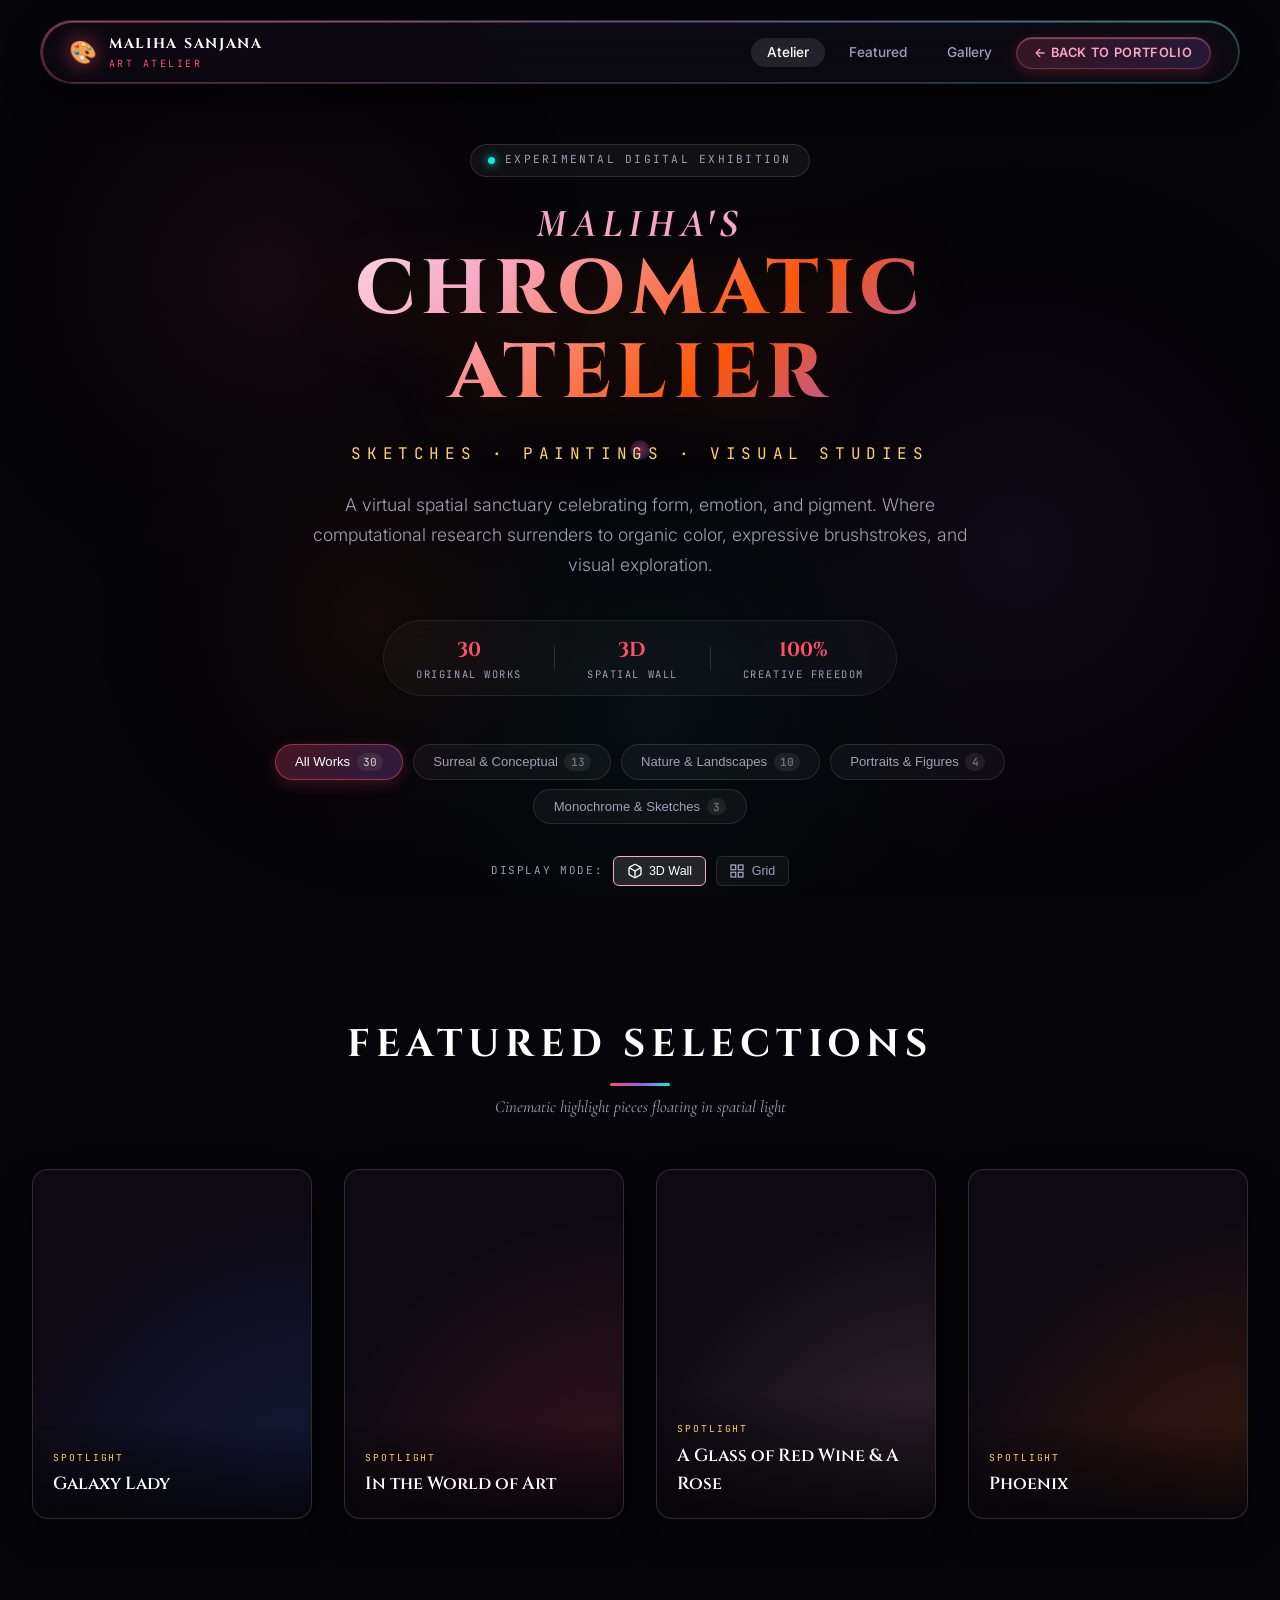
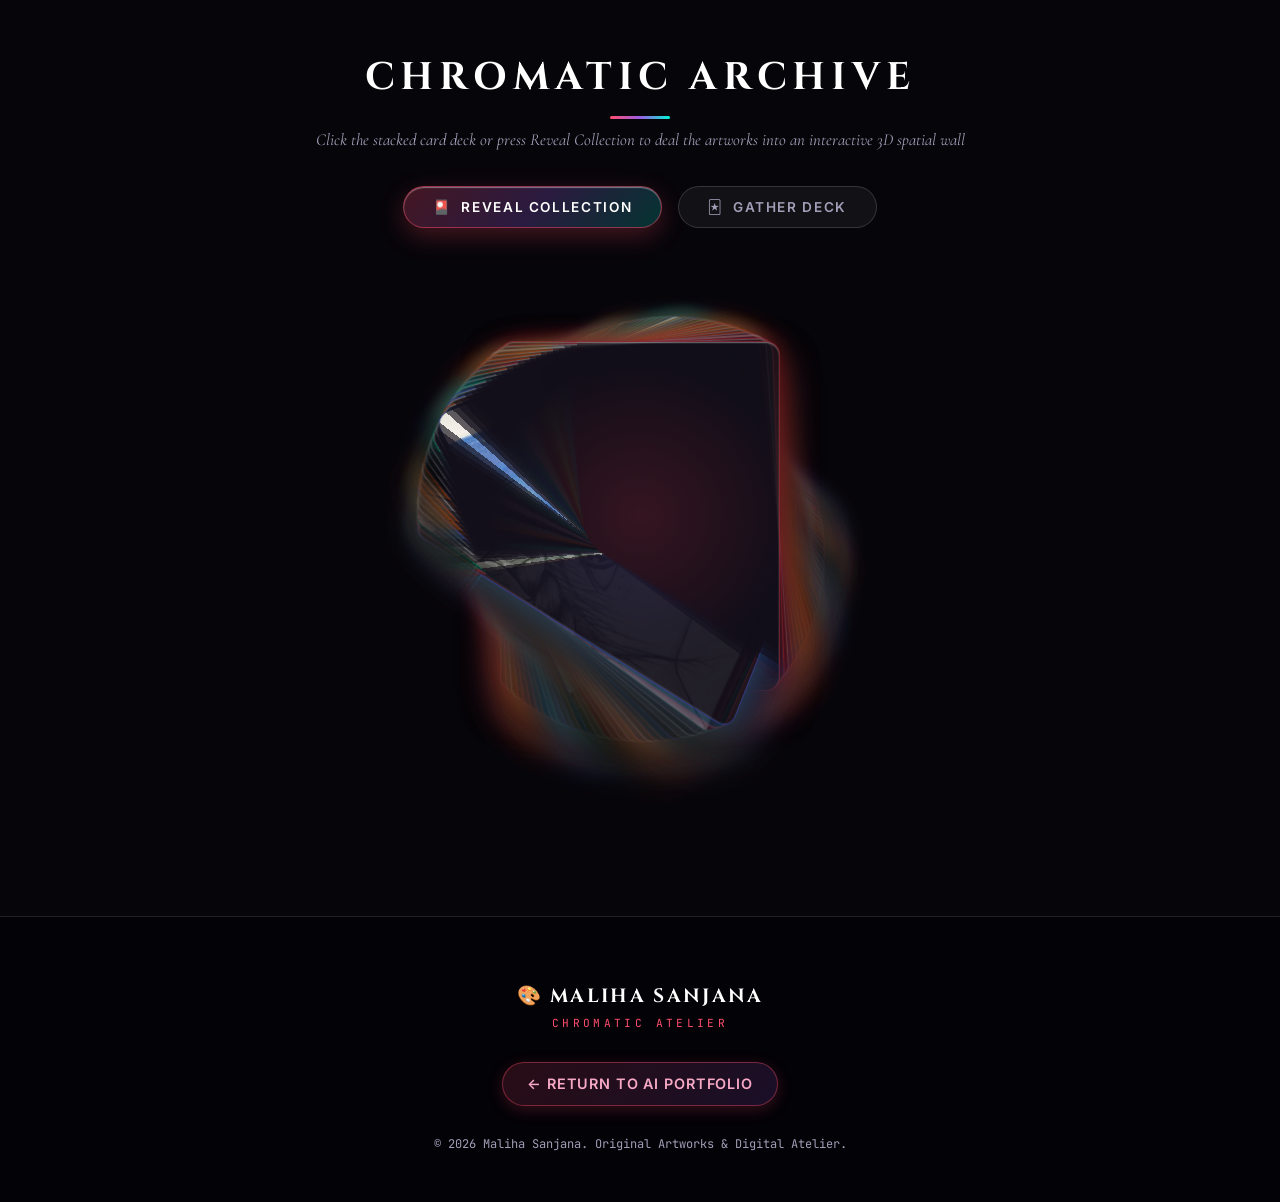
==== art.html @ 2ff1099c "Added Maliha's Chromatic Atlier" ====
<!DOCTYPE html>
<html lang="en">

<head>
    <meta charset="UTF-8" />
    <meta name="viewport" content="width=device-width, initial-scale=1.0" />
    <title>Maliha's Chromatic Atelier | Sketches, Paintings & Visual Studies</title>
    <meta name="description"
        content="Step into Maliha's Chromatic Atelier — an experimental 3D virtual art gallery featuring original paintings, sketches, and visual studies." />
    <meta name="theme-color" content="#060509" />

    <!-- Open Graph -->
    <meta property="og:title" content="Maliha's Chromatic Atelier | Visual Art & Studies" />
    <meta property="og:description" content="An experimental 3D digital exhibition of sketches, paintings, and creative visual studies by Maliha Sanjana." />
    <meta property="og:type" content="website" />

    <link rel="icon" type="image/png" href="assets/butterfly.png" />

    <!-- Google Fonts -->
    <link rel="preconnect" href="https://fonts.googleapis.com" />
    <link rel="preconnect" href="https://fonts.gstatic.com" crossorigin />
    <link
        href="https://fonts.googleapis.com/css2?family=Cinzel:wght@500;600;700;800;900&family=Cormorant+Garamond:ital,wght@0,400;0,600;0,700;1,400&family=Inter:wght@300;400;500;600;700&family=JetBrains+Mono:wght@400;500&display=swap"
        rel="stylesheet" />

    <!-- Art Gallery CSS -->
    <link rel="stylesheet" href="art.css" />
</head>

<body class="art-body">

    <!-- Custom Paint Pointer Follower -->
    <div class="art-cursor" id="artCursor" aria-hidden="true"></div>

    <!-- Ambient Paint Atmosphere Canvas -->
    <canvas id="paintAtmosphereCanvas" aria-hidden="true"></canvas>

    <!-- ART GALLERY INTRO SPLASH OVERLAY -->
    <div class="art-splash-overlay" id="artSplashOverlay" aria-label="Intro splash animation">
        <canvas id="splashCanvas" class="splash-canvas"></canvas>
        <div class="splash-content">
            <div class="splash-brand-badge">ATELIER INTRO</div>
            <h1 class="splash-main-title">
                <span class="splash-line-top">MALIHA'S</span>
                <span class="splash-line-main">CHROMATIC ATELIER</span>
            </h1>
            <p class="splash-sub-line">SKETCHES · PAINTINGS · VISUAL STUDIES</p>
        </div>
        <div class="splash-color-swipe" id="splashColorSwipe"></div>
    </div>

    <!-- LIQUID GLASS HEADER NAV -->
    <header class="art-header-wrapper" id="artHeader">
        <nav class="art-nav" aria-label="Art Atelier Navigation">
            <a href="#hero" class="art-logo" aria-label="Maliha Sanjana Art Atelier Home">
                <div class="art-logo-mark">🎨</div>
                <div class="art-logo-text">
                    <span class="art-logo-name">MALIHA SANJANA</span>
                    <span class="art-logo-sub">ART ATELIER</span>
                </div>
            </a>

            <ul class="art-nav-links">
                <li><a href="#hero" class="art-nav-link active">Atelier</a></li>
                <li><a href="#featured" class="art-nav-link">Featured</a></li>
                <li><a href="#gallery" class="art-nav-link">Gallery</a></li>
                <li><a href="index.html" class="art-back-btn" title="Return to main AI portfolio">← BACK TO PORTFOLIO</a></li>
            </ul>

            <button class="art-mobile-toggle" id="artMobileToggle" aria-label="Toggle Art Navigation Menu" aria-expanded="false">
                <span></span>
                <span></span>
                <span></span>
            </button>
        </nav>
    </header>

    <!-- MOBILE NAVIGATION DRAWER -->
    <div class="art-mobile-drawer" id="artMobileDrawer" aria-hidden="true">
        <ul class="art-mobile-menu">
            <li><a href="#hero" class="art-mobile-link">Atelier Intro</a></li>
            <li><a href="#featured" class="art-mobile-link">Featured Selections</a></li>
            <li><a href="#gallery" class="art-mobile-link">Full Gallery</a></li>
            <li><a href="index.html" class="art-mobile-back">← BACK TO PORTFOLIO</a></li>
        </ul>
    </div>

    <!-- MAIN ATELIER CONTENT -->
    <main class="art-main">

        <!-- HERO SECTION -->
        <section class="art-hero-section" id="hero">
            <div class="art-hero-container">
                <div class="art-hero-pill">
                    <span class="art-pill-dot"></span>
                    <span class="art-pill-text">EXPERIMENTAL DIGITAL EXHIBITION</span>
                </div>

                <h1 class="art-hero-title">
                    <span class="hero-subheading">MALIHA'S</span>
                    <span class="hero-mainheading">CHROMATIC ATELIER</span>
                </h1>

                <p class="art-hero-tagline">SKETCHES · PAINTINGS · VISUAL STUDIES</p>

                <p class="art-hero-description">
                    A virtual spatial sanctuary celebrating form, emotion, and pigment. Where computational research surrenders to organic color, expressive brushstrokes, and visual exploration.
                </p>

                <!-- STATS & BADGES -->
                <div class="art-stats-bar">
                    <div class="art-stat-item">
                        <span class="stat-num">30</span>
                        <span class="stat-label">ORIGINAL WORKS</span>
                    </div>
                    <div class="art-stat-divider"></div>
                    <div class="art-stat-item">
                        <span class="stat-num">3D</span>
                        <span class="stat-label">SPATIAL WALL</span>
                    </div>
                    <div class="art-stat-divider"></div>
                    <div class="art-stat-item">
                        <span class="stat-num">100%</span>
                        <span class="stat-label">CREATIVE FREEDOM</span>
                    </div>
                </div>

                <!-- CATEGORY FILTER PILLS -->
                <div class="art-filter-controls" id="filterControls" role="tablist" aria-label="Artwork Categories">
                    <button class="art-filter-btn active" data-filter="all" role="tab" aria-selected="true">
                        All Works <span class="filter-count">30</span>
                    </button>
                    <button class="art-filter-btn" data-filter="surreal" role="tab" aria-selected="false">
                        Surreal & Conceptual <span class="filter-count">13</span>
                    </button>
                    <button class="art-filter-btn" data-filter="nature" role="tab" aria-selected="false">
                        Nature & Landscapes <span class="filter-count">10</span>
                    </button>
                    <button class="art-filter-btn" data-filter="portraits" role="tab" aria-selected="false">
                        Portraits & Figures <span class="filter-count">4</span>
                    </button>
                    <button class="art-filter-btn" data-filter="monochrome" role="tab" aria-selected="false">
                        Monochrome & Sketches <span class="filter-count">3</span>
                    </button>
                </div>

                <!-- VIEW MODE SWITCHER (DESKTOP) -->
                <div class="art-view-switcher">
                    <span class="view-switcher-label">DISPLAY MODE:</span>
                    <button class="view-mode-btn active" id="viewMode3D" title="3D Spatial Perspective Wall">
                        <svg width="16" height="16" viewBox="0 0 24 24" fill="none" stroke="currentColor" stroke-width="2"><path d="M21 16V8a2 2 0 0 0-1-1.73l-7-4a2 2 0 0 0-2 0l-7 4A2 2 0 0 0 3 8v8a2 2 0 0 0 1 1.73l7 4a2 2 0 0 0 2 0l7-4A2 2 0 0 0 21 16z"></path><polyline points="3.27 6.96 12 12.01 20.73 6.96"></polyline><line x1="12" y1="22.08" x2="12" y2="12"></line></svg>
                        3D Wall
                    </button>
                    <button class="view-mode-btn" id="viewModeGrid" title="Classic Gallery Grid">
                        <svg width="16" height="16" viewBox="0 0 24 24" fill="none" stroke="currentColor" stroke-width="2"><rect x="3" y="3" width="7" height="7"></rect><rect x="14" y="3" width="7" height="7"></rect><rect x="14" y="14" width="7" height="7"></rect><rect x="3" y="14" width="7" height="7"></rect></svg>
                        Grid
                    </button>
                </div>
            </div>
        </section>

        <!-- FEATURED SELECTIONS SECTION -->
        <section class="art-featured-section" id="featured">
            <div class="section-header-wrap">
                <h2 class="art-section-title">FEATURED SELECTIONS</h2>
                <div class="title-accent-line"></div>
                <p class="section-subtext">Cinematic highlight pieces floating in spatial light</p>
            </div>

            <div class="art-featured-stage">
                <!-- Highlight 1: Galaxy Lady -->
                <div class="featured-card accent-sapphire" data-index="10">
                    <div class="featured-glass-wrapper">
                        <img src="assets/art/galaxy-lady.jpg" alt="Galaxy Lady" class="featured-img" loading="lazy" decoding="async" />
                        <div class="featured-glow"></div>
                        <div class="featured-meta">
                            <span class="featured-badge">SPOTLIGHT</span>
                            <h3 class="featured-title">Galaxy Lady</h3>
                        </div>
                    </div>
                </div>

                <!-- Highlight 2: In the World of Art -->
                <div class="featured-card accent-crimson" data-index="14">
                    <div class="featured-glass-wrapper">
                        <img src="assets/art/in-the-world-of-art.jpg" alt="In the World of Art" class="featured-img" loading="lazy" decoding="async" />
                        <div class="featured-glow"></div>
                        <div class="featured-meta">
                            <span class="featured-badge">SPOTLIGHT</span>
                            <h3 class="featured-title">In the World of Art</h3>
                        </div>
                    </div>
                </div>

                <!-- Highlight 3: A Glass of Red Wine & A Rose -->
                <div class="featured-card accent-rose" data-index="0">
                    <div class="featured-glass-wrapper">
                        <img src="assets/art/a-glass-of-red-wine-and-a-rose.jpg" alt="A Glass of Red Wine & A Rose" class="featured-img" loading="lazy" decoding="async" />
                        <div class="featured-glow"></div>
                        <div class="featured-meta">
                            <span class="featured-badge">SPOTLIGHT</span>
                            <h3 class="featured-title">A Glass of Red Wine & A Rose</h3>
                        </div>
                    </div>
                </div>

                <!-- Highlight 4: Phoenix -->
                <div class="featured-card accent-amber" data-index="21">
                    <div class="featured-glass-wrapper">
                        <img src="assets/art/phoenix.jpg" alt="Phoenix" class="featured-img" loading="lazy" decoding="async" />
                        <div class="featured-glow"></div>
                        <div class="featured-meta">
                            <span class="featured-badge">SPOTLIGHT</span>
                            <h3 class="featured-title">Phoenix</h3>
                        </div>
                    </div>
                </div>
            </div>
        </section>

        <!-- 3D VIRTUAL GALLERY WALL -->
        <section class="art-gallery-section" id="gallery">
            <div class="section-header-wrap">
                <h2 class="art-section-title">CHROMATIC ARCHIVE</h2>
                <div class="title-accent-line"></div>
                <p class="section-subtext" id="deckStatusText">Click the stacked card deck or press Reveal Collection to deal the artworks into an interactive 3D spatial wall</p>
                
                <div class="deck-control-wrap">
                    <button class="btn-deck-trigger primary active" id="btnRevealCollection" aria-label="Reveal collection by dealing cards outward">
                        <span class="deck-btn-icon">🎴</span>
                        <span class="deck-btn-label">REVEAL COLLECTION</span>
                    </button>
                    <button class="btn-deck-trigger secondary" id="btnGatherDeck" title="Collapse gallery back into stacked deck">
                        <span class="deck-btn-icon">🃏</span>
                        <span class="deck-btn-label">GATHER DECK</span>
                    </button>
                </div>
            </div>

            <!-- Spatial 3D Gallery Grid Container (Starts in Deck Mode) -->
            <div class="art-gallery-viewport" id="galleryViewport">
                <div class="art-gallery-grid deck-mode" id="galleryGrid">

                    <!-- ARTWORK CARD 1 -->
                    <div class="art-card" data-category="surreal" data-accent="rose-crimson" data-index="0" style="--depth: 15px; --rotate-x: 2.5deg; --rotate-y: -3deg; --span-col: 2;">
                        <div class="art-glass-frame">
                            <div class="glass-reflection-streak"></div>
                            <img src="assets/art/a-glass-of-red-wine-and-a-rose.jpg" alt="A Glass of Red Wine & A Rose" class="art-image" loading="lazy" decoding="async" />
                            <div class="art-card-glow"></div>
                            <div class="art-card-overlay">
                                <h3 class="art-card-title">A Glass of Red Wine & A Rose</h3>
                                <span class="art-expand-hint">Expand ↗</span>
                            </div>
                        </div>
                    </div>

                    <!-- ARTWORK CARD 2 -->
                    <div class="art-card" data-category="nature" data-accent="crimson" data-index="1" style="--depth: -20px; --rotate-x: -2deg; --rotate-y: 4deg; --span-col: 1;">
                        <div class="art-glass-frame">
                            <div class="glass-reflection-streak"></div>
                            <img src="assets/art/a-rose.jpg" alt="A Rose" class="art-image" loading="lazy" decoding="async" />
                            <div class="art-card-glow"></div>
                            <div class="art-card-overlay">
                                <h3 class="art-card-title">A Rose</h3>
                                <span class="art-expand-hint">Expand ↗</span>
                            </div>
                        </div>
                    </div>

                    <!-- ARTWORK CARD 3 -->
                    <div class="art-card" data-category="monochrome" data-accent="monochrome" data-index="2" style="--depth: 30px; --rotate-x: 3deg; --rotate-y: -1.5deg; --span-col: 1;">
                        <div class="art-glass-frame">
                            <div class="glass-reflection-streak"></div>
                            <img src="assets/art/black-and-white.jpg" alt="Black & White" class="art-image" loading="lazy" decoding="async" />
                            <div class="art-card-glow"></div>
                            <div class="art-card-overlay">
                                <h3 class="art-card-title">Black & White</h3>
                                <span class="art-expand-hint">Expand ↗</span>
                            </div>
                        </div>
                    </div>

                    <!-- ARTWORK CARD 4 -->
                    <div class="art-card" data-category="surreal" data-accent="amber" data-index="3" style="--depth: -10px; --rotate-x: -1.5deg; --rotate-y: 2.5deg; --span-col: 2;">
                        <div class="art-glass-frame">
                            <div class="glass-reflection-streak"></div>
                            <img src="assets/art/boho-art.jpg" alt="Boho Art" class="art-image" loading="lazy" decoding="async" />
                            <div class="art-card-glow"></div>
                            <div class="art-card-overlay">
                                <h3 class="art-card-title">Boho Art</h3>
                                <span class="art-expand-hint">Expand ↗</span>
                            </div>
                        </div>
                    </div>

                    <!-- ARTWORK CARD 5 -->
                    <div class="art-card" data-category="nature" data-accent="gold" data-index="4" style="--depth: 25px; --rotate-x: 4deg; --rotate-y: -3.5deg; --span-col: 1;">
                        <div class="art-glass-frame">
                            <div class="glass-reflection-streak"></div>
                            <img src="assets/art/butterfly.jpg" alt="Butterfly" class="art-image" loading="lazy" decoding="async" />
                            <div class="art-card-glow"></div>
                            <div class="art-card-overlay">
                                <h3 class="art-card-title">Butterfly</h3>
                                <span class="art-expand-hint">Expand ↗</span>
                            </div>
                        </div>
                    </div>

                    <!-- ARTWORK CARD 6 -->
                    <div class="art-card" data-category="surreal" data-accent="amber-warm" data-index="5" style="--depth: -30px; --rotate-x: -3deg; --rotate-y: 2deg; --span-col: 1;">
                        <div class="art-glass-frame">
                            <div class="glass-reflection-streak"></div>
                            <img src="assets/art/candle-light-date.jpg" alt="Candle Light Date" class="art-image" loading="lazy" decoding="async" />
                            <div class="art-card-glow"></div>
                            <div class="art-card-overlay">
                                <h3 class="art-card-title">Candle Light Date</h3>
                                <span class="art-expand-hint">Expand ↗</span>
                            </div>
                        </div>
                    </div>

                    <!-- ARTWORK CARD 7 -->
                    <div class="art-card" data-category="nature" data-accent="crimson" data-index="6" style="--depth: 10px; --rotate-x: 1deg; --rotate-y: -4deg; --span-col: 1;">
                        <div class="art-glass-frame">
                            <div class="glass-reflection-streak"></div>
                            <img src="assets/art/cherry.jpg" alt="Cherry" class="art-image" loading="lazy" decoding="async" />
                            <div class="art-card-glow"></div>
                            <div class="art-card-overlay">
                                <h3 class="art-card-title">Cherry</h3>
                                <span class="art-expand-hint">Expand ↗</span>
                            </div>
                        </div>
                    </div>

                    <!-- ARTWORK CARD 8 -->
                    <div class="art-card" data-category="surreal" data-accent="warm-brown" data-index="7" style="--depth: -15px; --rotate-x: -2.5deg; --rotate-y: 3deg; --span-col: 2;">
                        <div class="art-glass-frame">
                            <div class="glass-reflection-streak"></div>
                            <img src="assets/art/croissant-and-a-cup-of-coffee.jpg" alt="Croissant & A Cup of Coffee" class="art-image" loading="lazy" decoding="async" />
                            <div class="art-card-glow"></div>
                            <div class="art-card-overlay">
                                <h3 class="art-card-title">Croissant & A Cup of Coffee</h3>
                                <span class="art-expand-hint">Expand ↗</span>
                            </div>
                        </div>
                    </div>

                    <!-- ARTWORK CARD 9 -->
                    <div class="art-card" data-category="surreal" data-accent="violet-pink" data-index="8" style="--depth: 35px; --rotate-x: 3.5deg; --rotate-y: -2deg; --span-col: 1;">
                        <div class="art-glass-frame">
                            <div class="glass-reflection-streak"></div>
                            <img src="assets/art/dreamy.jpg" alt="Dreamy" class="art-image" loading="lazy" decoding="async" />
                            <div class="art-card-glow"></div>
                            <div class="art-card-overlay">
                                <h3 class="art-card-title">Dreamy</h3>
                                <span class="art-expand-hint">Expand ↗</span>
                            </div>
                        </div>
                    </div>

                    <!-- ARTWORK CARD 10 -->
                    <div class="art-card" data-category="nature" data-accent="emerald-teal" data-index="9" style="--depth: -5px; --rotate-x: -1deg; --rotate-y: 1.5deg; --span-col: 1;">
                        <div class="art-glass-frame">
                            <div class="glass-reflection-streak"></div>
                            <img src="assets/art/flower-pot.jpg" alt="Flower Pot" class="art-image" loading="lazy" decoding="async" />
                            <div class="art-card-glow"></div>
                            <div class="art-card-overlay">
                                <h3 class="art-card-title">Flower Pot</h3>
                                <span class="art-expand-hint">Expand ↗</span>
                            </div>
                        </div>
                    </div>

                    <!-- ARTWORK CARD 11 -->
                    <div class="art-card" data-category="portraits" data-accent="sapphire-violet" data-index="10" style="--depth: 40px; --rotate-x: 4.5deg; --rotate-y: -4deg; --span-col: 2;">
                        <div class="art-glass-frame">
                            <div class="glass-reflection-streak"></div>
                            <img src="assets/art/galaxy-lady.jpg" alt="Galaxy Lady" class="art-image" loading="lazy" decoding="async" />
                            <div class="art-card-glow"></div>
                            <div class="art-card-overlay">
                                <h3 class="art-card-title">Galaxy Lady</h3>
                                <span class="art-expand-hint">Expand ↗</span>
                            </div>
                        </div>
                    </div>

                    <!-- ARTWORK CARD 12 -->
                    <div class="art-card" data-category="surreal" data-accent="violet-cyan" data-index="11" style="--depth: -25px; --rotate-x: -3deg; --rotate-y: 3.5deg; --span-col: 1;">
                        <div class="art-glass-frame">
                            <div class="glass-reflection-streak"></div>
                            <img src="assets/art/hold-onto.jpg" alt="Hold Onto" class="art-image" loading="lazy" decoding="async" />
                            <div class="art-card-glow"></div>
                            <div class="art-card-overlay">
                                <h3 class="art-card-title">Hold Onto</h3>
                                <span class="art-expand-hint">Expand ↗</span>
                            </div>
                        </div>
                    </div>

                    <!-- ARTWORK CARD 13 -->
                    <div class="art-card" data-category="surreal" data-accent="gold-amber" data-index="12" style="--depth: 20px; --rotate-x: 2deg; --rotate-y: -2.5deg; --span-col: 1;">
                        <div class="art-glass-frame">
                            <div class="glass-reflection-streak"></div>
                            <img src="assets/art/hourglass.jpg" alt="Hourglass" class="art-image" loading="lazy" decoding="async" />
                            <div class="art-card-glow"></div>
                            <div class="art-card-overlay">
                                <h3 class="art-card-title">Hourglass</h3>
                                <span class="art-expand-hint">Expand ↗</span>
                            </div>
                        </div>
                    </div>

                    <!-- ARTWORK CARD 14 -->
                    <div class="art-card" data-category="nature" data-accent="cyan-ice" data-index="13" style="--depth: -35px; --rotate-x: -4deg; --rotate-y: 4deg; --span-col: 2;">
                        <div class="art-glass-frame">
                            <div class="glass-reflection-streak"></div>
                            <img src="assets/art/icyland.jpg" alt="Icyland" class="art-image" loading="lazy" decoding="async" />
                            <div class="art-card-glow"></div>
                            <div class="art-card-overlay">
                                <h3 class="art-card-title">Icyland</h3>
                                <span class="art-expand-hint">Expand ↗</span>
                            </div>
                        </div>
                    </div>

                    <!-- ARTWORK CARD 15 -->
                    <div class="art-card" data-category="surreal" data-accent="violet-crimson" data-index="14" style="--depth: 30px; --rotate-x: 3deg; --rotate-y: -3deg; --span-col: 2;">
                        <div class="art-glass-frame">
                            <div class="glass-reflection-streak"></div>
                            <img src="assets/art/in-the-world-of-art.jpg" alt="In the World of Art" class="art-image" loading="lazy" decoding="async" />
                            <div class="art-card-glow"></div>
                            <div class="art-card-overlay">
                                <h3 class="art-card-title">In the World of Art</h3>
                                <span class="art-expand-hint">Expand ↗</span>
                            </div>
                        </div>
                    </div>

                    <!-- ARTWORK CARD 16 -->
                    <div class="art-card" data-category="nature" data-accent="emerald" data-index="15" style="--depth: -10px; --rotate-x: -1.5deg; --rotate-y: 2deg; --span-col: 1;">
                        <div class="art-glass-frame">
                            <div class="glass-reflection-streak"></div>
                            <img src="assets/art/landscape.jpg" alt="Landscape" class="art-image" loading="lazy" decoding="async" />
                            <div class="art-card-glow"></div>
                            <div class="art-card-overlay">
                                <h3 class="art-card-title">Landscape</h3>
                                <span class="art-expand-hint">Expand ↗</span>
                            </div>
                        </div>
                    </div>

                    <!-- ARTWORK CARD 17 -->
                    <div class="art-card" data-category="surreal" data-accent="crimson-violet" data-index="16" style="--depth: 15px; --rotate-x: 2deg; --rotate-y: -1deg; --span-col: 1;">
                        <div class="art-glass-frame">
                            <div class="glass-reflection-streak"></div>
                            <img src="assets/art/lips-and-an-eyeball.jpg" alt="Lips & An Eyeball" class="art-image" loading="lazy" decoding="async" />
                            <div class="art-card-glow"></div>
                            <div class="art-card-overlay">
                                <h3 class="art-card-title">Lips & An Eyeball</h3>
                                <span class="art-expand-hint">Expand ↗</span>
                            </div>
                        </div>
                    </div>

                    <!-- ARTWORK CARD 18 -->
                    <div class="art-card" data-category="portraits" data-accent="pink-blush" data-index="17" style="--depth: -20px; --rotate-x: -2.5deg; --rotate-y: 3.5deg; --span-col: 1;">
                        <div class="art-glass-frame">
                            <div class="glass-reflection-streak"></div>
                            <img src="assets/art/mirror-mirror.jpg" alt="Mirror Mirror" class="art-image" loading="lazy" decoding="async" />
                            <div class="art-card-glow"></div>
                            <div class="art-card-overlay">
                                <h3 class="art-card-title">Mirror Mirror</h3>
                                <span class="art-expand-hint">Expand ↗</span>
                            </div>
                        </div>
                    </div>

                    <!-- ARTWORK CARD 19 -->
                    <div class="art-card" data-category="nature" data-accent="amber-gold" data-index="18" style="--depth: 25px; --rotate-x: 3.5deg; --rotate-y: -2.5deg; --span-col: 1;">
                        <div class="art-glass-frame">
                            <div class="glass-reflection-streak"></div>
                            <img src="assets/art/mr-owl.jpg" alt="Mr. Owl" class="art-image" loading="lazy" decoding="async" />
                            <div class="art-card-glow"></div>
                            <div class="art-card-overlay">
                                <h3 class="art-card-title">Mr. Owl</h3>
                                <span class="art-expand-hint">Expand ↗</span>
                            </div>
                        </div>
                    </div>

                    <!-- ARTWORK CARD 20 -->
                    <div class="art-card" data-category="surreal" data-accent="coral" data-index="19" style="--depth: -15px; --rotate-x: -1deg; --rotate-y: 2.5deg; --span-col: 1;">
                        <div class="art-glass-frame">
                            <div class="glass-reflection-streak"></div>
                            <img src="assets/art/nub.jpg" alt="Nub" class="art-image" loading="lazy" decoding="async" />
                            <div class="art-card-glow"></div>
                            <div class="art-card-overlay">
                                <h3 class="art-card-title">Nub</h3>
                                <span class="art-expand-hint">Expand ↗</span>
                            </div>
                        </div>
                    </div>

                    <!-- ARTWORK CARD 21 -->
                    <div class="art-card" data-category="monochrome" data-accent="monochrome-slate" data-index="20" style="--depth: 30px; --rotate-x: 4deg; --rotate-y: -3deg; --span-col: 2;">
                        <div class="art-glass-frame">
                            <div class="glass-reflection-streak"></div>
                            <img src="assets/art/panda.jpg" alt="Panda" class="art-image" loading="lazy" decoding="async" />
                            <div class="art-card-glow"></div>
                            <div class="art-card-overlay">
                                <h3 class="art-card-title">Panda</h3>
                                <span class="art-expand-hint">Expand ↗</span>
                            </div>
                        </div>
                    </div>

                    <!-- ARTWORK CARD 22 -->
                    <div class="art-card" data-category="surreal" data-accent="fire-orange" data-index="21" style="--depth: -30px; --rotate-x: -3.5deg; --rotate-y: 4deg; --span-col: 2;">
                        <div class="art-glass-frame">
                            <div class="glass-reflection-streak"></div>
                            <img src="assets/art/phoenix.jpg" alt="Phoenix" class="art-image" loading="lazy" decoding="async" />
                            <div class="art-card-glow"></div>
                            <div class="art-card-overlay">
                                <h3 class="art-card-title">Phoenix</h3>
                                <span class="art-expand-hint">Expand ↗</span>
                            </div>
                        </div>
                    </div>

                    <!-- ARTWORK CARD 23 -->
                    <div class="art-card" data-category="portraits" data-accent="warm-amber" data-index="22" style="--depth: 10px; --rotate-x: 1.5deg; --rotate-y: -2deg; --span-col: 1;">
                        <div class="art-glass-frame">
                            <div class="glass-reflection-streak"></div>
                            <img src="assets/art/realism.jpg" alt="Realism" class="art-image" loading="lazy" decoding="async" />
                            <div class="art-card-glow"></div>
                            <div class="art-card-overlay">
                                <h3 class="art-card-title">Realism</h3>
                                <span class="art-expand-hint">Expand ↗</span>
                            </div>
                        </div>
                    </div>

                    <!-- ARTWORK CARD 24 -->
                    <div class="art-card" data-category="nature" data-accent="teal-blue" data-index="23" style="--depth: -20px; --rotate-x: -2deg; --rotate-y: 3deg; --span-col: 1;">
                        <div class="art-glass-frame">
                            <div class="glass-reflection-streak"></div>
                            <img src="assets/art/serenity.jpg" alt="Serenity" class="art-image" loading="lazy" decoding="async" />
                            <div class="art-card-glow"></div>
                            <div class="art-card-overlay">
                                <h3 class="art-card-title">Serenity</h3>
                                <span class="art-expand-hint">Expand ↗</span>
                            </div>
                        </div>
                    </div>

                    <!-- ARTWORK CARD 25 -->
                    <div class="art-card" data-category="surreal" data-accent="cyan-magenta" data-index="24" style="--depth: 25px; --rotate-x: 3deg; --rotate-y: -1.5deg; --span-col: 1;">
                        <div class="art-glass-frame">
                            <div class="glass-reflection-streak"></div>
                            <img src="assets/art/splash-splash.jpg" alt="Splash Splash" class="art-image" loading="lazy" decoding="async" />
                            <div class="art-card-glow"></div>
                            <div class="art-card-overlay">
                                <h3 class="art-card-title">Splash Splash</h3>
                                <span class="art-expand-hint">Expand ↗</span>
                            </div>
                        </div>
                    </div>

                    <!-- ARTWORK CARD 26 -->
                    <div class="art-card" data-category="monochrome" data-accent="silver-graphite" data-index="25" style="--depth: -10px; --rotate-x: -1.5deg; --rotate-y: 2deg; --span-col: 1;">
                        <div class="art-glass-frame">
                            <div class="glass-reflection-streak"></div>
                            <img src="assets/art/timewatch.jpg" alt="Timewatch" class="art-image" loading="lazy" decoding="async" />
                            <div class="art-card-glow"></div>
                            <div class="art-card-overlay">
                                <h3 class="art-card-title">Timewatch</h3>
                                <span class="art-expand-hint">Expand ↗</span>
                            </div>
                        </div>
                    </div>

                    <!-- ARTWORK CARD 27 -->
                    <div class="art-card" data-category="surreal" data-accent="violet" data-index="26" style="--depth: 35px; --rotate-x: 4deg; --rotate-y: -4deg; --span-col: 1;">
                        <div class="art-glass-frame">
                            <div class="glass-reflection-streak"></div>
                            <img src="assets/art/tinker.jpg" alt="Tinker" class="art-image" loading="lazy" decoding="async" />
                            <div class="art-card-glow"></div>
                            <div class="art-card-overlay">
                                <h3 class="art-card-title">Tinker</h3>
                                <span class="art-expand-hint">Expand ↗</span>
                            </div>
                        </div>
                    </div>

                    <!-- ARTWORK CARD 28 -->
                    <div class="art-card" data-category="nature" data-accent="emerald-gold" data-index="27" style="--depth: -25px; --rotate-x: -3deg; --rotate-y: 3.5deg; --span-col: 1;">
                        <div class="art-glass-frame">
                            <div class="glass-reflection-streak"></div>
                            <img src="assets/art/touch-of-nature.jpg" alt="Touch of Nature" class="art-image" loading="lazy" decoding="async" />
                            <div class="art-card-glow"></div>
                            <div class="art-card-overlay">
                                <h3 class="art-card-title">Touch of Nature</h3>
                                <span class="art-expand-hint">Expand ↗</span>
                            </div>
                        </div>
                    </div>

                    <!-- ARTWORK CARD 29 -->
                    <div class="art-card" data-category="portraits" data-accent="deep-crimson" data-index="28" style="--depth: 20px; --rotate-x: 2.5deg; --rotate-y: -2.5deg; --span-col: 1;">
                        <div class="art-glass-frame">
                            <div class="glass-reflection-streak"></div>
                            <img src="assets/art/vampire-lips.jpg" alt="Vampire Lips" class="art-image" loading="lazy" decoding="async" />
                            <div class="art-card-glow"></div>
                            <div class="art-card-overlay">
                                <h3 class="art-card-title">Vampire Lips</h3>
                                <span class="art-expand-hint">Expand ↗</span>
                            </div>
                        </div>
                    </div>

                    <!-- ARTWORK CARD 30 -->
                    <div class="art-card" data-category="nature" data-accent="sapphire-teal" data-index="29" style="--depth: -5px; --rotate-x: -1deg; --rotate-y: 1.5deg; --span-col: 2;">
                        <div class="art-glass-frame">
                            <div class="glass-reflection-streak"></div>
                            <img src="assets/art/waterfall.jpg" alt="Waterfall" class="art-image" loading="lazy" decoding="async" />
                            <div class="art-card-glow"></div>
                            <div class="art-card-overlay">
                                <h3 class="art-card-title">Waterfall</h3>
                                <span class="art-expand-hint">Expand ↗</span>
                            </div>
                        </div>
                    </div>

                </div>
            </div>
        </section>

    </main>

    <!-- FULLSCREEN ARTWORK LIGHTBOX MODAL -->
    <div class="art-lightbox" id="artLightbox" aria-hidden="true" role="dialog" aria-label="Artwork Viewport Modal">
        <div class="art-lightbox-backdrop" id="lightboxBackdrop"></div>

        <div class="art-lightbox-panel" id="lightboxPanel">
            <!-- Top Bar with index and controls -->
            <div class="art-lightbox-topbar">
                <div class="lightbox-index-badge" id="lightboxIndex">01 / 30</div>
                <button class="lightbox-close-btn" id="lightboxClose" aria-label="Close Lightbox (Escape)">
                    <svg width="24" height="24" viewBox="0 0 24 24" fill="none" stroke="currentColor" stroke-width="2"><line x1="18" y1="6" x2="6" y2="18"></line><line x1="6" y1="6" x2="18" y2="18"></line></svg>
                </button>
            </div>

            <!-- Main Stage -->
            <div class="art-lightbox-stage">
                <button class="lightbox-nav-btn prev-btn" id="lightboxPrev" aria-label="Previous Artwork (Left Arrow)">
                    <svg width="28" height="28" viewBox="0 0 24 24" fill="none" stroke="currentColor" stroke-width="2"><polyline points="15 18 9 12 15 6"></polyline></svg>
                </button>

                <div class="lightbox-image-wrapper" id="lightboxImgWrapper">
                    <img id="lightboxImg" src="" alt="" />
                    <div class="lightbox-glass-reflection"></div>
                </div>

                <button class="lightbox-nav-btn next-btn" id="lightboxNext" aria-label="Next Artwork (Right Arrow)">
                    <svg width="28" height="28" viewBox="0 0 24 24" fill="none" stroke="currentColor" stroke-width="2"><polyline points="9 18 15 12 9 6"></polyline></svg>
                </button>
            </div>

            <!-- Footer Caption (Title ONLY as instructed) -->
            <div class="art-lightbox-caption">
                <h3 class="lightbox-title" id="lightboxTitle">Artwork Title</h3>
            </div>
        </div>
    </div>

    <!-- ART FOOTER -->
    <footer class="art-footer">
        <div class="art-footer-content">
            <div class="art-footer-brand">
                <span class="art-footer-logo">🎨 MALIHA SANJANA</span>
                <span class="art-footer-sub">CHROMATIC ATELIER</span>
            </div>

            <a href="index.html" class="art-footer-back-link">
                ← RETURN TO AI PORTFOLIO
            </a>

            <div class="art-footer-copyright">
                © <span id="artYear">2026</span> Maliha Sanjana. Original Artworks & Digital Atelier.
            </div>
        </div>
    </footer>

    <!-- Art Gallery JavaScript -->
    <script src="art.js"></script>
</body>

</html>
---- art.css ----
/* ==========================================================================
   MALIHA'S CHROMATIC ATELIER — ART GALLERY ENGINE (art.css)
   Independent Visual Identity & 3D Spatial Gallery Experience
   ========================================================================== */

:root {
    /* Base Color Tokens */
    --art-bg-void: #060509;
    --art-bg-charcoal: #0e0c14;
    --art-bg-card: rgba(18, 15, 26, 0.65);
    
    --art-crimson: #e63946;
    --art-strawberry: #ff4d6d;
    --art-blush: #f7a8c4;
    --art-coral: #ff70a6;
    --art-orange: #fb5607;
    --art-burnt-orange: #f77f00;
    --art-gold: #ffd166;
    --art-violet: #9b5de5;
    --art-deep-purple: #3a0ca3;
    --art-sapphire: #4361ee;
    --art-cyan: #00f5d4;
    --art-teal: #06d6a0;
    --art-emerald: #10b981;
    --art-cream: #fefae0;
    --art-white: #ffffff;

    --art-text-primary: #f8f6fd;
    --art-text-muted: #a39eb8;
    --art-border-glass: rgba(255, 255, 255, 0.12);

    /* Typography */
    --font-serif: 'Cormorant Garamond', Georgia, serif;
    --font-display: 'Cinzel', serif;
    --font-sans: 'Inter', system-ui, -apple-system, sans-serif;
    --font-mono: 'JetBrains Mono', monospace;

    /* Transitions */
    --ease-out-cubic: cubic-bezier(0.215, 0.61, 0.355, 1);
    --ease-in-out-expo: cubic-bezier(0.87, 0, 0.13, 1);
    --ease-liquid: cubic-bezier(0.16, 1, 0.3, 1);
}

/* Reset & Core Setup */
*, *::before, *::after {
    box-sizing: border-box;
    margin: 0;
    padding: 0;
}

html {
    font-family: var(--font-sans);
    font-size: 16px;
    background-color: var(--art-bg-void);
    color: var(--art-text-primary);
    scroll-behavior: smooth;
    -webkit-font-smoothing: antialiased;
}

body.art-body {
    min-height: 100vh;
    overflow-x: hidden;
    position: relative;
    background: var(--art-bg-void);
    line-height: 1.6;
}

/* Hide native scrollbar subtle customization */
body::-webkit-scrollbar {
    width: 8px;
}
body::-webkit-scrollbar-track {
    background: var(--art-bg-void);
}
body::-webkit-scrollbar-thumb {
    background: rgba(255, 255, 255, 0.15);
    border-radius: 4px;
}
body::-webkit-scrollbar-thumb:hover {
    background: rgba(247, 168, 196, 0.4);
}

/* Pointer Follower Effect */
.art-cursor {
    position: fixed;
    width: 20px;
    height: 20px;
    border-radius: 50%;
    background: radial-gradient(circle, rgba(255, 77, 109, 0.6) 0%, rgba(155, 93, 229, 0.3) 60%, transparent 100%);
    pointer-events: none;
    z-index: 9999;
    transform: translate(-50%, -50%);
    transition: width 0.3s ease, height 0.3s ease, opacity 0.3s ease;
    mix-blend-mode: screen;
    opacity: 0;
}

@media (pointer: fine) {
    .art-cursor { opacity: 0.8; }
}

/* Ambient Canvas Layer */
#paintAtmosphereCanvas {
    position: fixed;
    inset: 0;
    width: 100vw;
    height: 100vh;
    z-index: 0;
    pointer-events: none;
    opacity: 0.8;
}

/* ==========================================================================
   ART INTRO SPLASH OVERLAY
   ========================================================================== */

.art-splash-overlay {
    position: fixed;
    inset: 0;
    z-index: 10000;
    background: #040306;
    display: flex;
    align-items: center;
    justify-content: center;
    transition: opacity 0.8s ease, visibility 0.8s ease;
}

.art-splash-overlay.hidden {
    opacity: 0;
    visibility: hidden;
    pointer-events: none;
}

.splash-canvas {
    position: absolute;
    inset: 0;
    width: 100%;
    height: 100%;
    pointer-events: none;
}

.splash-content {
    position: relative;
    z-index: 2;
    text-align: center;
    padding: 2rem;
    display: flex;
    flex-direction: column;
    align-items: center;
    gap: 1.2rem;
}

.splash-brand-badge {
    font-family: var(--font-mono);
    font-size: 0.72rem;
    letter-spacing: 0.35em;
    color: var(--art-strawberry);
    padding: 0.35rem 0.9rem;
    background: rgba(255, 77, 109, 0.1);
    border: 1px solid rgba(255, 77, 109, 0.3);
    border-radius: 9999px;
    text-transform: uppercase;
    animation: splash-fade-in 0.6s ease forwards;
}

.splash-main-title {
    display: flex;
    flex-direction: column;
    align-items: center;
    gap: 0.4rem;
}

.splash-line-top {
    font-family: var(--font-serif);
    font-size: 1.8rem;
    font-style: italic;
    letter-spacing: 0.2em;
    color: var(--art-blush);
}

.splash-line-main {
    font-family: var(--font-display);
    font-size: Clamp(2rem, 5vw, 3.8rem);
    font-weight: 800;
    letter-spacing: 0.12em;
    background: linear-gradient(135deg, #ffffff 0%, #f7a8c4 35%, #9b5de5 70%, #00f5d4 100%);
    -webkit-background-clip: text;
    -webkit-text-fill-color: transparent;
    text-shadow: 0 10px 40px rgba(155, 93, 229, 0.3);
}

.splash-sub-line {
    font-family: var(--font-sans);
    font-size: 0.85rem;
    font-weight: 600;
    letter-spacing: 0.3em;
    color: var(--art-text-muted);
    text-transform: uppercase;
}

.splash-color-swipe {
    position: absolute;
    inset: 0;
    background: linear-gradient(120deg, transparent 0%, rgba(255, 77, 109, 0.3) 30%, rgba(155, 93, 229, 0.4) 60%, rgba(0, 245, 212, 0.3) 100%);
    transform: translateX(-100%) skewX(-15deg);
    pointer-events: none;
    transition: transform 0.9s var(--ease-in-out-expo);
}

.splash-color-swipe.active {
    transform: translateX(100%) skewX(-15deg);
}

@keyframes splash-fade-in {
    from { opacity: 0; transform: translateY(10px); }
    to { opacity: 1; transform: translateY(0); }
}

/* ==========================================================================
   HEADER & LIQUID GLASS NAV
   ========================================================================== */

.art-header-wrapper {
    position: fixed;
    top: 0;
    left: 0;
    width: 100%;
    z-index: 1000;
    padding: 1.25rem 2rem;
    transition: padding 0.3s ease;
}

.art-header-wrapper.scrolled {
    padding: 0.75rem 2rem;
}

.art-nav {
    max-width: 1200px;
    margin: 0 auto;
    display: flex;
    align-items: center;
    justify-content: space-between;
    padding: 0.75rem 1.75rem;
    background: rgba(14, 12, 20, 0.72);
    backdrop-filter: blur(24px) saturate(180%);
    -webkit-backdrop-filter: blur(24px) saturate(180%);
    border-radius: 9999px;
    border: 1px solid rgba(255, 255, 255, 0.15);
    box-shadow: 0 15px 35px rgba(0, 0, 0, 0.5), inset 0 1px 1px rgba(255, 255, 255, 0.3);
    position: relative;
    overflow: hidden;
}

.art-nav::before {
    content: '';
    position: absolute;
    inset: 0;
    border-radius: 9999px;
    padding: 1.5px;
    background: linear-gradient(135deg, rgba(255, 77, 109, 0.5), rgba(155, 93, 229, 0.4), rgba(0, 245, 212, 0.4));
    -webkit-mask: linear-gradient(#fff 0 0) content-box, linear-gradient(#fff 0 0);
    -webkit-mask-composite: xor;
    mask-composite: exclude;
    pointer-events: none;
    opacity: 0.8;
}

.art-logo {
    display: flex;
    align-items: center;
    gap: 0.75rem;
    text-decoration: none;
    color: var(--art-text-primary);
}

.art-logo-mark {
    font-size: 1.4rem;
    filter: drop-shadow(0 0 10px rgba(255, 77, 109, 0.6));
    transition: transform 0.3s ease;
}

.art-logo:hover .art-logo-mark {
    transform: rotate(15deg) scale(1.15);
}

.art-logo-text {
    display: flex;
    flex-direction: column;
}

.art-logo-name {
    font-family: var(--font-display);
    font-size: 0.88rem;
    font-weight: 700;
    letter-spacing: 0.12em;
    color: #ffffff;
}

.art-logo-sub {
    font-family: var(--font-mono);
    font-size: 0.62rem;
    letter-spacing: 0.25em;
    color: var(--art-strawberry);
    text-transform: uppercase;
}

.art-nav-links {
    display: flex;
    align-items: center;
    gap: 0.5rem;
    list-style: none;
}

.art-nav-link {
    padding: 0.4rem 1rem;
    font-size: 0.85rem;
    font-weight: 500;
    color: var(--art-text-muted);
    text-decoration: none;
    border-radius: 9999px;
    transition: all 0.3s ease;
}

.art-nav-link:hover,
.art-nav-link.active {
    color: #ffffff;
    background: rgba(255, 255, 255, 0.1);
}

.art-back-btn {
    padding: 0.45rem 1.1rem;
    font-size: 0.8rem;
    font-weight: 600;
    letter-spacing: 0.05em;
    color: var(--art-blush);
    background: linear-gradient(135deg, rgba(255, 77, 109, 0.18), rgba(155, 93, 229, 0.18));
    border: 1px solid rgba(255, 77, 109, 0.4);
    border-radius: 9999px;
    text-decoration: none;
    box-shadow: 0 4px 15px rgba(255, 77, 109, 0.2), inset 0 1px 1px rgba(255, 255, 255, 0.3);
    transition: all 0.3s var(--ease-liquid);
}

.art-back-btn:hover {
    color: #ffffff;
    background: linear-gradient(135deg, rgba(255, 77, 109, 0.35), rgba(155, 93, 229, 0.35));
    border-color: rgba(255, 77, 109, 0.7);
    transform: translateY(-1px) scale(1.03);
    box-shadow: 0 6px 20px rgba(255, 77, 109, 0.35);
}

.art-mobile-toggle {
    display: none;
    flex-direction: column;
    gap: 5px;
    background: none;
    border: none;
    cursor: pointer;
    padding: 5px;
    z-index: 1001;
}

.art-mobile-toggle span {
    width: 22px;
    height: 2px;
    background-color: var(--art-text-primary);
    border-radius: 2px;
    transition: transform 0.3s ease, opacity 0.3s ease;
}

/* Mobile Navigation Drawer */
.art-mobile-drawer {
    position: fixed;
    top: 0;
    right: 0;
    width: 280px;
    height: 100vh;
    background: rgba(12, 10, 18, 0.95);
    backdrop-filter: blur(24px);
    z-index: 999;
    padding: 6rem 2rem 2rem;
    transform: translateX(100%);
    transition: transform 0.4s var(--ease-liquid);
    border-left: 1px solid var(--art-border-glass);
}

.art-mobile-drawer.active {
    transform: translateX(0);
}

.art-mobile-menu {
    list-style: none;
    display: flex;
    flex-direction: column;
    gap: 1.2rem;
}

.art-mobile-link, .art-mobile-back {
    font-size: 1rem;
    font-weight: 500;
    color: var(--art-text-muted);
    text-decoration: none;
    display: block;
    padding: 0.5rem 0;
    transition: color 0.3s ease;
}

.art-mobile-back {
    color: var(--art-strawberry);
    font-weight: 600;
    margin-top: 1rem;
}

/* ==========================================================================
   HERO SECTION
   ========================================================================== */

.art-main {
    position: relative;
    z-index: 1;
}

.art-hero-section {
    padding: 9rem 2rem 4rem;
    text-align: center;
    display: flex;
    flex-direction: column;
    align-items: center;
    position: relative;
}

.art-hero-container {
    max-width: 900px;
    margin: 0 auto;
    display: flex;
    flex-direction: column;
    align-items: center;
    gap: 1.5rem;
}

.art-hero-pill {
    display: inline-flex;
    align-items: center;
    gap: 0.6rem;
    padding: 0.4rem 1.1rem;
    background: rgba(255, 255, 255, 0.05);
    border: 1px solid rgba(255, 255, 255, 0.12);
    border-radius: 9999px;
    backdrop-filter: blur(10px);
}

.art-pill-dot {
    width: 7px;
    height: 7px;
    border-radius: 50%;
    background-color: var(--art-cyan);
    box-shadow: 0 0 10px var(--art-cyan);
    animation: pill-pulse 2s infinite alternate;
}

@keyframes pill-pulse {
    0% { transform: scale(0.8); opacity: 0.6; }
    100% { transform: scale(1.3); opacity: 1; }
}

.art-pill-text {
    font-family: var(--font-mono);
    font-size: 0.7rem;
    letter-spacing: 0.2em;
    color: var(--art-text-muted);
}

.art-hero-title {
    display: flex;
    flex-direction: column;
    align-items: center;
    gap: 0.2rem;
    line-height: 1.1;
}

.hero-subheading {
    font-family: var(--font-serif);
    font-size: Clamp(1.6rem, 3.5vw, 2.5rem);
    font-style: italic;
    letter-spacing: 0.15em;
    color: var(--art-blush);
}

.hero-mainheading {
    font-family: var(--font-display);
    font-size: Clamp(2.5rem, 6.5vw, 4.8rem);
    font-weight: 800;
    letter-spacing: 0.08em;
    background: linear-gradient(135deg, #ffffff 0%, #f7a8c4 30%, #fb5607 60%, #9b5de5 85%, #00f5d4 100%);
    -webkit-background-clip: text;
    -webkit-text-fill-color: transparent;
    filter: drop-shadow(0 15px 35px rgba(251, 86, 7, 0.2));
}

.art-hero-tagline {
    font-family: var(--font-mono);
    font-size: Clamp(0.8rem, 1.8vw, 1rem);
    letter-spacing: 0.35em;
    color: var(--art-gold);
    text-transform: uppercase;
}

.art-hero-description {
    font-size: Clamp(0.95rem, 1.5vw, 1.1rem);
    color: var(--art-text-muted);
    max-width: 680px;
    line-height: 1.7;
    font-weight: 300;
}

/* Stats Bar */
.art-stats-bar {
    display: flex;
    align-items: center;
    gap: 2rem;
    margin-top: 1rem;
    padding: 0.8rem 2rem;
    background: rgba(255, 255, 255, 0.03);
    border: 1px solid rgba(255, 255, 255, 0.08);
    border-radius: 9999px;
    backdrop-filter: blur(12px);
}

.art-stat-item {
    display: flex;
    flex-direction: column;
    align-items: center;
}

.stat-num {
    font-family: var(--font-display);
    font-size: 1.25rem;
    font-weight: 700;
    color: var(--art-strawberry);
}

.stat-label {
    font-family: var(--font-mono);
    font-size: 0.65rem;
    letter-spacing: 0.15em;
    color: var(--art-text-muted);
}

.art-stat-divider {
    width: 1px;
    height: 24px;
    background: rgba(255, 255, 255, 0.12);
}

/* Category Filter Controls */
.art-filter-controls {
    display: flex;
    flex-wrap: wrap;
    align-items: center;
    justify-content: center;
    gap: 0.6rem;
    margin-top: 1.5rem;
}

.art-filter-btn {
    padding: 0.5rem 1.2rem;
    font-size: 0.82rem;
    font-weight: 500;
    color: var(--art-text-muted);
    background: rgba(255, 255, 255, 0.04);
    border: 1px solid rgba(255, 255, 255, 0.1);
    border-radius: 9999px;
    cursor: pointer;
    transition: all 0.3s ease;
    display: inline-flex;
    align-items: center;
    gap: 0.4rem;
}

.art-filter-btn:hover {
    color: #ffffff;
    background: rgba(255, 255, 255, 0.08);
    border-color: rgba(255, 255, 255, 0.25);
}

.art-filter-btn.active {
    color: #ffffff;
    background: linear-gradient(135deg, rgba(255, 77, 109, 0.25), rgba(155, 93, 229, 0.25));
    border-color: rgba(255, 77, 109, 0.5);
    box-shadow: 0 4px 15px rgba(255, 77, 109, 0.2);
}

.filter-count {
    font-family: var(--font-mono);
    font-size: 0.7rem;
    opacity: 0.7;
    background: rgba(255, 255, 255, 0.1);
    padding: 0.1rem 0.4rem;
    border-radius: 9999px;
}

/* View Mode Switcher */
.art-view-switcher {
    display: flex;
    align-items: center;
    gap: 0.6rem;
    margin-top: 0.5rem;
}

.view-switcher-label {
    font-family: var(--font-mono);
    font-size: 0.68rem;
    letter-spacing: 0.15em;
    color: var(--art-text-muted);
}

.view-mode-btn {
    padding: 0.35rem 0.8rem;
    font-size: 0.78rem;
    font-weight: 500;
    color: var(--art-text-muted);
    background: rgba(255, 255, 255, 0.04);
    border: 1px solid rgba(255, 255, 255, 0.1);
    border-radius: 6px;
    cursor: pointer;
    display: flex;
    align-items: center;
    gap: 0.4rem;
    transition: all 0.3s ease;
}

.view-mode-btn:hover, .view-mode-btn.active {
    color: #ffffff;
    background: rgba(255, 255, 255, 0.12);
    border-color: var(--art-blush);
}

/* ==========================================================================
   FEATURED SELECTIONS SECTION
   ========================================================================== */

.art-featured-section {
    padding: 4rem 2rem;
    max-width: 1300px;
    margin: 0 auto;
}

.section-header-wrap {
    text-align: center;
    margin-bottom: 3rem;
    display: flex;
    flex-direction: column;
    align-items: center;
    gap: 0.5rem;
}

.art-section-title {
    font-family: var(--font-display);
    font-size: Clamp(1.6rem, 3.5vw, 2.4rem);
    font-weight: 700;
    letter-spacing: 0.15em;
    color: #ffffff;
}

.title-accent-line {
    width: 60px;
    height: 3px;
    background: linear-gradient(90deg, var(--art-strawberry), var(--art-violet), var(--art-cyan));
    border-radius: 2px;
}

.section-subtext {
    font-family: var(--font-serif);
    font-size: 1.05rem;
    font-style: italic;
    color: var(--art-text-muted);
}

.art-featured-stage {
    display: grid;
    grid-template-columns: repeat(auto-fit, minmax(260px, 1fr));
    gap: 2rem;
}

.featured-card {
    position: relative;
    cursor: pointer;
    border-radius: 16px;
    transition: transform 0.4s var(--ease-liquid), box-shadow 0.4s ease;
}

.featured-card:hover {
    transform: translateY(-8px) scale(1.02);
}

.featured-glass-wrapper {
    position: relative;
    border-radius: 16px;
    overflow: hidden;
    background: var(--art-bg-card);
    border: 1px solid rgba(255, 255, 255, 0.14);
    box-shadow: 0 15px 35px rgba(0, 0, 0, 0.4);
    aspect-ratio: 4/5;
}

.featured-img {
    width: 100%;
    height: 100%;
    object-fit: cover;
    transition: transform 0.6s var(--ease-out-cubic);
}

.featured-card:hover .featured-img {
    transform: scale(1.08);
}

.featured-glow {
    position: absolute;
    inset: 0;
    pointer-events: none;
    opacity: 0.4;
    transition: opacity 0.4s ease;
}

.featured-card.accent-sapphire .featured-glow { background: radial-gradient(circle at bottom right, rgba(67, 97, 238, 0.5), transparent 70%); }
.featured-card.accent-crimson .featured-glow { background: radial-gradient(circle at bottom right, rgba(230, 57, 70, 0.5), transparent 70%); }
.featured-card.accent-rose .featured-glow { background: radial-gradient(circle at bottom right, rgba(247, 168, 196, 0.5), transparent 70%); }
.featured-card.accent-amber .featured-glow { background: radial-gradient(circle at bottom right, rgba(251, 86, 7, 0.5), transparent 70%); }

.featured-meta {
    position: absolute;
    bottom: 0;
    left: 0;
    right: 0;
    padding: 1.5rem 1.25rem 1.25rem;
    background: linear-gradient(to top, rgba(6, 5, 9, 0.95) 0%, rgba(6, 5, 9, 0.4) 70%, transparent 100%);
    backdrop-filter: blur(8px);
    display: flex;
    flex-direction: column;
    gap: 0.3rem;
}

.featured-badge {
    font-family: var(--font-mono);
    font-size: 0.6rem;
    letter-spacing: 0.2em;
    color: var(--art-gold);
}

.featured-title {
    font-family: var(--font-display);
    font-size: 1.1rem;
    font-weight: 600;
    color: #ffffff;
}

/* Deck Control Buttons */
.deck-control-wrap {
    display: flex;
    align-items: center;
    justify-content: center;
    gap: 1rem;
    margin-top: 1.5rem;
}

.btn-deck-trigger {
    display: inline-flex;
    align-items: center;
    gap: 0.6rem;
    padding: 0.75rem 1.8rem;
    font-family: var(--font-sans);
    font-size: 0.85rem;
    font-weight: 600;
    letter-spacing: 0.12em;
    border-radius: 9999px;
    cursor: pointer;
    transition: all 0.35s cubic-bezier(0.16, 1, 0.3, 1);
}

.btn-deck-trigger.primary {
    background: linear-gradient(135deg, rgba(255, 77, 109, 0.25), rgba(155, 93, 229, 0.25), rgba(0, 245, 212, 0.2));
    border: 1px solid rgba(255, 77, 109, 0.5);
    color: #ffffff;
    box-shadow: 0 8px 25px rgba(255, 77, 109, 0.25), inset 0 1px 1px rgba(255, 255, 255, 0.4);
}

.btn-deck-trigger.primary:hover {
    background: linear-gradient(135deg, rgba(255, 77, 109, 0.4), rgba(155, 93, 229, 0.4), rgba(0, 245, 212, 0.3));
    transform: translateY(-2px) scale(1.03);
    box-shadow: 0 12px 35px rgba(255, 77, 109, 0.35), 0 0 20px rgba(155, 93, 229, 0.3);
}

.btn-deck-trigger.secondary {
    background: rgba(255, 255, 255, 0.05);
    border: 1px solid rgba(255, 255, 255, 0.15);
    color: var(--art-text-muted);
}

.btn-deck-trigger.secondary:hover {
    background: rgba(255, 255, 255, 0.12);
    color: #ffffff;
    border-color: rgba(255, 255, 255, 0.3);
}

/* ==========================================================================
   3D VIRTUAL GALLERY WALL & GATHERED DECK MODE
   ========================================================================== */

.art-gallery-section {
    padding: 4rem 2rem 8rem;
    max-width: 1400px;
    margin: 0 auto;
}

.art-gallery-viewport {
    perspective: 1200px;
    perspective-origin: 50% 30%;
    width: 100%;
}

.art-gallery-grid {
    display: grid;
    grid-template-columns: repeat(auto-fill, minmax(280px, 1fr));
    gap: 2.5rem;
    transform-style: preserve-3d;
    transition: transform 0.5s ease;
}

/* DECK OF CARDS GATHERED MODE */
.art-gallery-grid.deck-mode {
    display: flex;
    justify-content: center;
    align-items: center;
    position: relative;
    min-height: 480px;
    margin: 2rem auto;
    max-width: 450px;
    perspective: 1000px;
}

.art-gallery-grid.deck-mode .art-card {
    position: absolute;
    top: 50%;
    left: 50%;
    width: 280px;
    margin-top: -175px;
    margin-left: -140px;
    transform: translate3d(0, 0, calc(-1px * var(--deck-i, 0))) rotateZ(calc(-2deg * var(--deck-i, 0))) rotateY(calc(1deg * var(--deck-i, 0)));
    transition: transform 0.6s var(--ease-liquid), box-shadow 0.4s ease, opacity 0.4s ease;
    box-shadow: 0 15px 35px rgba(0, 0, 0, 0.6);
    z-index: calc(30 - var(--deck-i, 0));
}

.art-gallery-grid.deck-mode:hover .art-card {
    transform: translate3d(calc(var(--deck-i, 0) * 4px - 15px), calc(var(--deck-i, 0) * -3px), calc(-0.5px * var(--deck-i, 0))) rotateZ(calc(-3.5deg * var(--deck-i, 0) + 2deg));
}

.art-gallery-grid.deck-mode .art-card:hover {
    transform: translate3d(0, -25px, 60px) rotateZ(0deg) scale(1.06) !important;
    z-index: 99 !important;
}

/* Card Dealing Animation Transition */
.art-gallery-grid.dealt-animating .art-card {
    transition: transform 0.85s var(--ease-liquid), opacity 0.6s ease;
}

/* Linear Grid View Mode Toggle */
.art-gallery-grid.linear-mode {
    perspective: none;
}
.art-gallery-grid.linear-mode .art-card {
    transform: none !important;
}

/* Individual 3D Artwork Card */
.art-card {
    position: relative;
    cursor: pointer;
    transform-style: preserve-3d;
    transform: translateZ(var(--depth, 0px)) rotateX(var(--rotate-x, 0deg)) rotateY(var(--rotate-y, 0deg));
    transition: transform 0.5s var(--ease-liquid), box-shadow 0.4s ease, opacity 0.4s ease;
    border-radius: 14px;
}

.art-card.receder {
    opacity: 0.65;
    transform: translateZ(calc(var(--depth, 0px) - 25px)) scale(0.97) rotateX(var(--rotate-x, 0deg)) rotateY(var(--rotate-y, 0deg));
}

.art-card:hover {
    z-index: 20;
    transform: translateZ(45px) rotateX(0deg) rotateY(0deg) scale(1.04) !important;
}

/* Liquid Glass Frame around Artwork */
.art-glass-frame {
    position: relative;
    border-radius: 14px;
    overflow: hidden;
    background: var(--art-bg-card);
    border: 1px solid rgba(255, 255, 255, 0.16);
    box-shadow: 0 18px 40px rgba(0, 0, 0, 0.5), inset 0 1px 1px rgba(255, 255, 255, 0.3);
    aspect-ratio: 4/5;
    display: flex;
    align-items: center;
    justify-content: center;
}

/* COLOR-RESPONSIVE GLASS FRAMES & AMBIENT SHADOWS */
.art-card[data-accent="rose-crimson"] .art-glass-frame,
.art-card[data-accent="crimson"] .art-glass-frame,
.art-card[data-accent="deep-crimson"] .art-glass-frame {
    border-color: rgba(230, 57, 70, 0.45);
    box-shadow: 0 18px 45px rgba(230, 57, 70, 0.25), 0 0 25px rgba(217, 4, 41, 0.18), inset 0 1px 1.5px rgba(255, 255, 255, 0.4);
}

.art-card[data-accent="sapphire-violet"] .art-glass-frame,
.art-card[data-accent="sapphire-teal"] .art-glass-frame,
.art-card[data-accent="cyan-ice"] .art-glass-frame,
.art-card[data-accent="teal-blue"] .art-glass-frame,
.art-card[data-accent="violet-cyan"] .art-glass-frame {
    border-color: rgba(67, 97, 238, 0.45);
    box-shadow: 0 18px 45px rgba(67, 97, 238, 0.25), 0 0 25px rgba(0, 245, 212, 0.2), inset 0 1px 1.5px rgba(255, 255, 255, 0.4);
}

.art-card[data-accent="emerald-teal"] .art-glass-frame,
.art-card[data-accent="emerald"] .art-glass-frame,
.art-card[data-accent="emerald-gold"] .art-glass-frame {
    border-color: rgba(16, 185, 129, 0.45);
    box-shadow: 0 18px 45px rgba(16, 185, 129, 0.25), 0 0 25px rgba(6, 214, 160, 0.2), inset 0 1px 1.5px rgba(255, 255, 255, 0.4);
}

.art-card[data-accent="amber"] .art-glass-frame,
.art-card[data-accent="amber-warm"] .art-glass-frame,
.art-card[data-accent="gold-amber"] .art-glass-frame,
.art-card[data-accent="gold"] .art-glass-frame,
.art-card[data-accent="warm-brown"] .art-glass-frame,
.art-card[data-accent="warm-amber"] .art-glass-frame,
.art-card[data-accent="fire-orange"] .art-glass-frame,
.art-card[data-accent="coral"] .art-glass-frame {
    border-color: rgba(251, 86, 7, 0.45);
    box-shadow: 0 18px 45px rgba(251, 86, 7, 0.25), 0 0 25px rgba(255, 209, 102, 0.2), inset 0 1px 1.5px rgba(255, 255, 255, 0.4);
}

.art-card[data-accent="monochrome"] .art-glass-frame,
.art-card[data-accent="monochrome-slate"] .art-glass-frame,
.art-card[data-accent="silver-graphite"] .art-glass-frame {
    border-color: rgba(255, 255, 255, 0.35);
    box-shadow: 0 18px 45px rgba(255, 255, 255, 0.18), 0 0 20px rgba(160, 160, 180, 0.15), inset 0 1px 1.5px rgba(255, 255, 255, 0.5);
}

/* Glass Reflection Streak */
.glass-reflection-streak {
    position: absolute;
    inset: -50%;
    background: linear-gradient(115deg, transparent 40%, rgba(255, 255, 255, 0.18) 50%, transparent 60%);
    transform: translateX(-100%);
    pointer-events: none;
    transition: transform 0.8s ease;
    z-index: 3;
}

.art-card:hover .glass-reflection-streak {
    transform: translateX(100%);
}

.art-image {
    width: 100%;
    height: 100%;
    object-fit: cover;
    display: block;
    transition: transform 0.6s var(--ease-out-cubic);
}

.art-card:hover .art-image {
    transform: scale(1.05);
}

/* Custom Accent Glow per artwork */
.art-card-glow {
    position: absolute;
    inset: 0;
    pointer-events: none;
    opacity: 0.3;
    transition: opacity 0.4s ease;
}

.art-card[data-accent="rose-crimson"] .art-card-glow { background: radial-gradient(circle at center, rgba(230, 57, 70, 0.4), transparent 70%); }
.art-card[data-accent="crimson"] .art-card-glow { background: radial-gradient(circle at center, rgba(217, 4, 41, 0.4), transparent 70%); }
.art-card[data-accent="monochrome"] .art-card-glow,
.art-card[data-accent="monochrome-slate"] .art-card-glow,
.art-card[data-accent="silver-graphite"] .art-card-glow { background: radial-gradient(circle at center, rgba(255, 255, 255, 0.25), transparent 70%); }
.art-card[data-accent="amber"] .art-card-glow,
.art-card[data-accent="amber-warm"] .art-card-glow,
.art-card[data-accent="gold-amber"] .art-card-glow { background: radial-gradient(circle at center, rgba(251, 86, 7, 0.4), transparent 70%); }
.art-card[data-accent="gold"] .art-card-glow { background: radial-gradient(circle at center, rgba(255, 209, 102, 0.4), transparent 70%); }
.art-card[data-accent="warm-brown"] .art-card-glow { background: radial-gradient(circle at center, rgba(224, 169, 109, 0.4), transparent 70%); }
.art-card[data-accent="violet-pink"] .art-card-glow,
.art-card[data-accent="pink-blush"] .art-card-glow { background: radial-gradient(circle at center, rgba(247, 168, 196, 0.45), transparent 70%); }
.art-card[data-accent="emerald-teal"] .art-card-glow,
.art-card[data-accent="emerald"] .art-card-glow,
.art-card[data-accent="emerald-gold"] .art-card-glow { background: radial-gradient(circle at center, rgba(16, 185, 129, 0.4), transparent 70%); }
.art-card[data-accent="sapphire-violet"] .art-card-glow,
.art-card[data-accent="sapphire-teal"] .art-card-glow { background: radial-gradient(circle at center, rgba(67, 97, 238, 0.45), transparent 70%); }
.art-card[data-accent="violet-cyan"] .art-card-glow,
.art-card[data-accent="cyan-magenta"] .art-card-glow { background: radial-gradient(circle at center, rgba(0, 245, 212, 0.4), transparent 70%); }
.art-card[data-accent="cyan-ice"] .art-card-glow { background: radial-gradient(circle at center, rgba(0, 245, 212, 0.45), transparent 70%); }
.art-card[data-accent="violet"] .art-card-glow { background: radial-gradient(circle at center, rgba(155, 93, 229, 0.4), transparent 70%); }
.art-card[data-accent="fire-orange"] .art-card-glow { background: radial-gradient(circle at center, rgba(251, 86, 7, 0.5), transparent 70%); }
.art-card[data-accent="deep-crimson"] .art-card-glow { background: radial-gradient(circle at center, rgba(168, 15, 30, 0.5), transparent 70%); }

.art-card:hover .art-card-glow {
    opacity: 0.75;
}

/* Artwork Title Card Overlay */
.art-card-overlay {
    position: absolute;
    bottom: 0;
    left: 0;
    right: 0;
    padding: 1.25rem 1rem;
    background: linear-gradient(to top, rgba(6, 5, 9, 0.95) 0%, rgba(6, 5, 9, 0.5) 75%, transparent 100%);
    backdrop-filter: blur(6px);
    display: flex;
    align-items: center;
    justify-content: space-between;
    gap: 0.5rem;
    transform: translateY(100%);
    opacity: 0;
    transition: transform 0.35s var(--ease-liquid), opacity 0.35s ease;
    z-index: 4;
}

.art-card:hover .art-card-overlay,
.art-card:focus-visible .art-card-overlay {
    transform: translateY(0);
    opacity: 1;
}

.art-card-title {
    font-family: var(--font-display);
    font-size: 0.92rem;
    font-weight: 600;
    color: #ffffff;
}

.art-expand-hint {
    font-family: var(--font-mono);
    font-size: 0.65rem;
    color: var(--art-blush);
    letter-spacing: 0.1em;
    white-space: nowrap;
}

/* Hide card animation during filter transition */
.art-card.is-hidden {
    display: none !important;
}

/* ==========================================================================
   FULLSCREEN ARTWORK LIGHTBOX MODAL
   ========================================================================== */

.art-lightbox {
    position: fixed;
    inset: 0;
    z-index: 10000;
    display: flex;
    align-items: center;
    justify-content: center;
    opacity: 0;
    visibility: hidden;
    pointer-events: none;
    transition: opacity 0.4s ease, visibility 0.4s ease;
}

.art-lightbox.active {
    opacity: 1;
    visibility: visible;
    pointer-events: auto;
}

.art-lightbox-backdrop {
    position: absolute;
    inset: 0;
    background: rgba(4, 3, 7, 0.88);
    backdrop-filter: blur(24px) brightness(0.4);
    -webkit-backdrop-filter: blur(24px) brightness(0.4);
}

.art-lightbox-panel {
    position: relative;
    z-index: 2;
    width: 92vw;
    max-width: 1200px;
    height: 90vh;
    display: flex;
    flex-direction: column;
    justify-content: space-between;
    padding: 1.5rem;
    transform: scale(0.92) translateZ(-50px);
    transition: transform 0.4s var(--ease-liquid);
}

.art-lightbox.active .art-lightbox-panel {
    transform: scale(1) translateZ(0);
}

.art-lightbox-topbar {
    display: flex;
    align-items: center;
    justify-content: space-between;
    width: 100%;
}

.lightbox-index-badge {
    font-family: var(--font-mono);
    font-size: 0.8rem;
    letter-spacing: 0.2em;
    color: var(--art-gold);
    padding: 0.35rem 0.9rem;
    background: rgba(255, 255, 255, 0.06);
    border: 1px solid rgba(255, 255, 255, 0.12);
    border-radius: 9999px;
}

.lightbox-close-btn {
    background: rgba(255, 255, 255, 0.08);
    border: 1px solid rgba(255, 255, 255, 0.18);
    color: #ffffff;
    width: 44px;
    height: 44px;
    border-radius: 50%;
    display: flex;
    align-items: center;
    justify-content: center;
    cursor: pointer;
    transition: all 0.3s ease;
}

.lightbox-close-btn:hover {
    background: rgba(255, 77, 109, 0.3);
    border-color: rgba(255, 77, 109, 0.6);
    transform: scale(1.1) rotate(90deg);
}

.art-lightbox-stage {
    flex: 1;
    display: flex;
    align-items: center;
    justify-content: space-between;
    gap: 1.5rem;
    position: relative;
    margin: 1rem 0;
    overflow: hidden;
}

.lightbox-image-wrapper {
    flex: 1;
    height: 100%;
    display: flex;
    align-items: center;
    justify-content: center;
    position: relative;
}

#lightboxImg {
    max-width: 100%;
    max-height: 100%;
    object-fit: contain;
    border-radius: 12px;
    box-shadow: 0 25px 60px rgba(0, 0, 0, 0.8), 0 0 40px rgba(247, 168, 196, 0.15);
    border: 1px solid rgba(255, 255, 255, 0.14);
    transition: opacity 0.3s ease, transform 0.3s ease;
}

.lightbox-nav-btn {
    background: rgba(255, 255, 255, 0.08);
    border: 1px solid rgba(255, 255, 255, 0.15);
    color: #ffffff;
    width: 50px;
    height: 50px;
    border-radius: 50%;
    display: flex;
    align-items: center;
    justify-content: center;
    cursor: pointer;
    transition: all 0.3s ease;
    z-index: 10;
    flex-shrink: 0;
}

.lightbox-nav-btn:hover {
    background: rgba(155, 93, 229, 0.35);
    border-color: rgba(155, 93, 229, 0.6);
    transform: scale(1.1);
}

.art-lightbox-caption {
    text-align: center;
    padding-top: 0.5rem;
}

.lightbox-title {
    font-family: var(--font-display);
    font-size: Clamp(1.2rem, 2.5vw, 1.8rem);
    font-weight: 600;
    color: #ffffff;
    letter-spacing: 0.08em;
}

/* ==========================================================================
   ART FOOTER
   ========================================================================== */

.art-footer {
    border-top: 1px solid var(--art-border-glass);
    padding: 4rem 2rem 3rem;
    background: rgba(4, 3, 7, 0.95);
    position: relative;
    z-index: 2;
}

.art-footer-content {
    max-width: 1200px;
    margin: 0 auto;
    display: flex;
    flex-direction: column;
    align-items: center;
    gap: 1.8rem;
    text-align: center;
}

.art-footer-brand {
    display: flex;
    flex-direction: column;
    align-items: center;
    gap: 0.2rem;
}

.art-footer-logo {
    font-family: var(--font-display);
    font-size: 1.2rem;
    font-weight: 700;
    letter-spacing: 0.12em;
    color: #ffffff;
}

.art-footer-sub {
    font-family: var(--font-mono);
    font-size: 0.7rem;
    letter-spacing: 0.3em;
    color: var(--art-strawberry);
}

.art-footer-back-link {
    font-family: var(--font-sans);
    font-size: 0.9rem;
    font-weight: 600;
    letter-spacing: 0.06em;
    color: var(--art-blush);
    text-decoration: none;
    padding: 0.6rem 1.5rem;
    background: linear-gradient(135deg, rgba(255, 77, 109, 0.15), rgba(155, 93, 229, 0.15));
    border: 1px solid rgba(255, 77, 109, 0.4);
    border-radius: 9999px;
    transition: all 0.3s var(--ease-liquid);
    box-shadow: 0 4px 15px rgba(255, 77, 109, 0.2);
}

.art-footer-back-link:hover {
    color: #ffffff;
    background: linear-gradient(135deg, rgba(255, 77, 109, 0.35), rgba(155, 93, 229, 0.35));
    transform: translateY(-2px);
    box-shadow: 0 8px 25px rgba(255, 77, 109, 0.35);
}

.art-footer-copyright {
    font-family: var(--font-mono);
    font-size: 0.75rem;
    color: var(--art-text-muted);
}

/* ==========================================================================
   RESPONSIVE MEDIA QUERIES
   ========================================================================== */

@media (max-width: 900px) {
    .art-nav-links { display: none; }
    .art-mobile-toggle { display: flex; }
    .art-featured-stage { grid-template-columns: repeat(2, 1fr); }
    .art-gallery-grid { grid-template-columns: repeat(2, 1fr); gap: 1.5rem; }
    .art-stats-bar { gap: 1rem; padding: 0.6rem 1.2rem; }
    .art-view-switcher { display: none; }
}

@media (max-width: 600px) {
    .art-featured-stage { grid-template-columns: 1fr; }
    .art-gallery-grid { grid-template-columns: 1fr; gap: 1.5rem; }
    .art-stats-bar { flex-direction: column; gap: 0.5rem; border-radius: 16px; }
    .art-stat-divider { width: 40px; height: 1px; }
    .art-hero-section { padding-top: 7.5rem; }
    .lightbox-nav-btn { width: 40px; height: 40px; }
}

@media (prefers-reduced-motion: reduce) {
    *, ::before, ::after {
        animation-duration: 0.01ms !important;
        animation-iteration-count: 1 !important;
        transition-duration: 0.01ms !important;
    }
    .art-splash-overlay { display: none !important; }
    #paintAtmosphereCanvas { display: none !important; }
    .art-card { transform: none !important; }
}
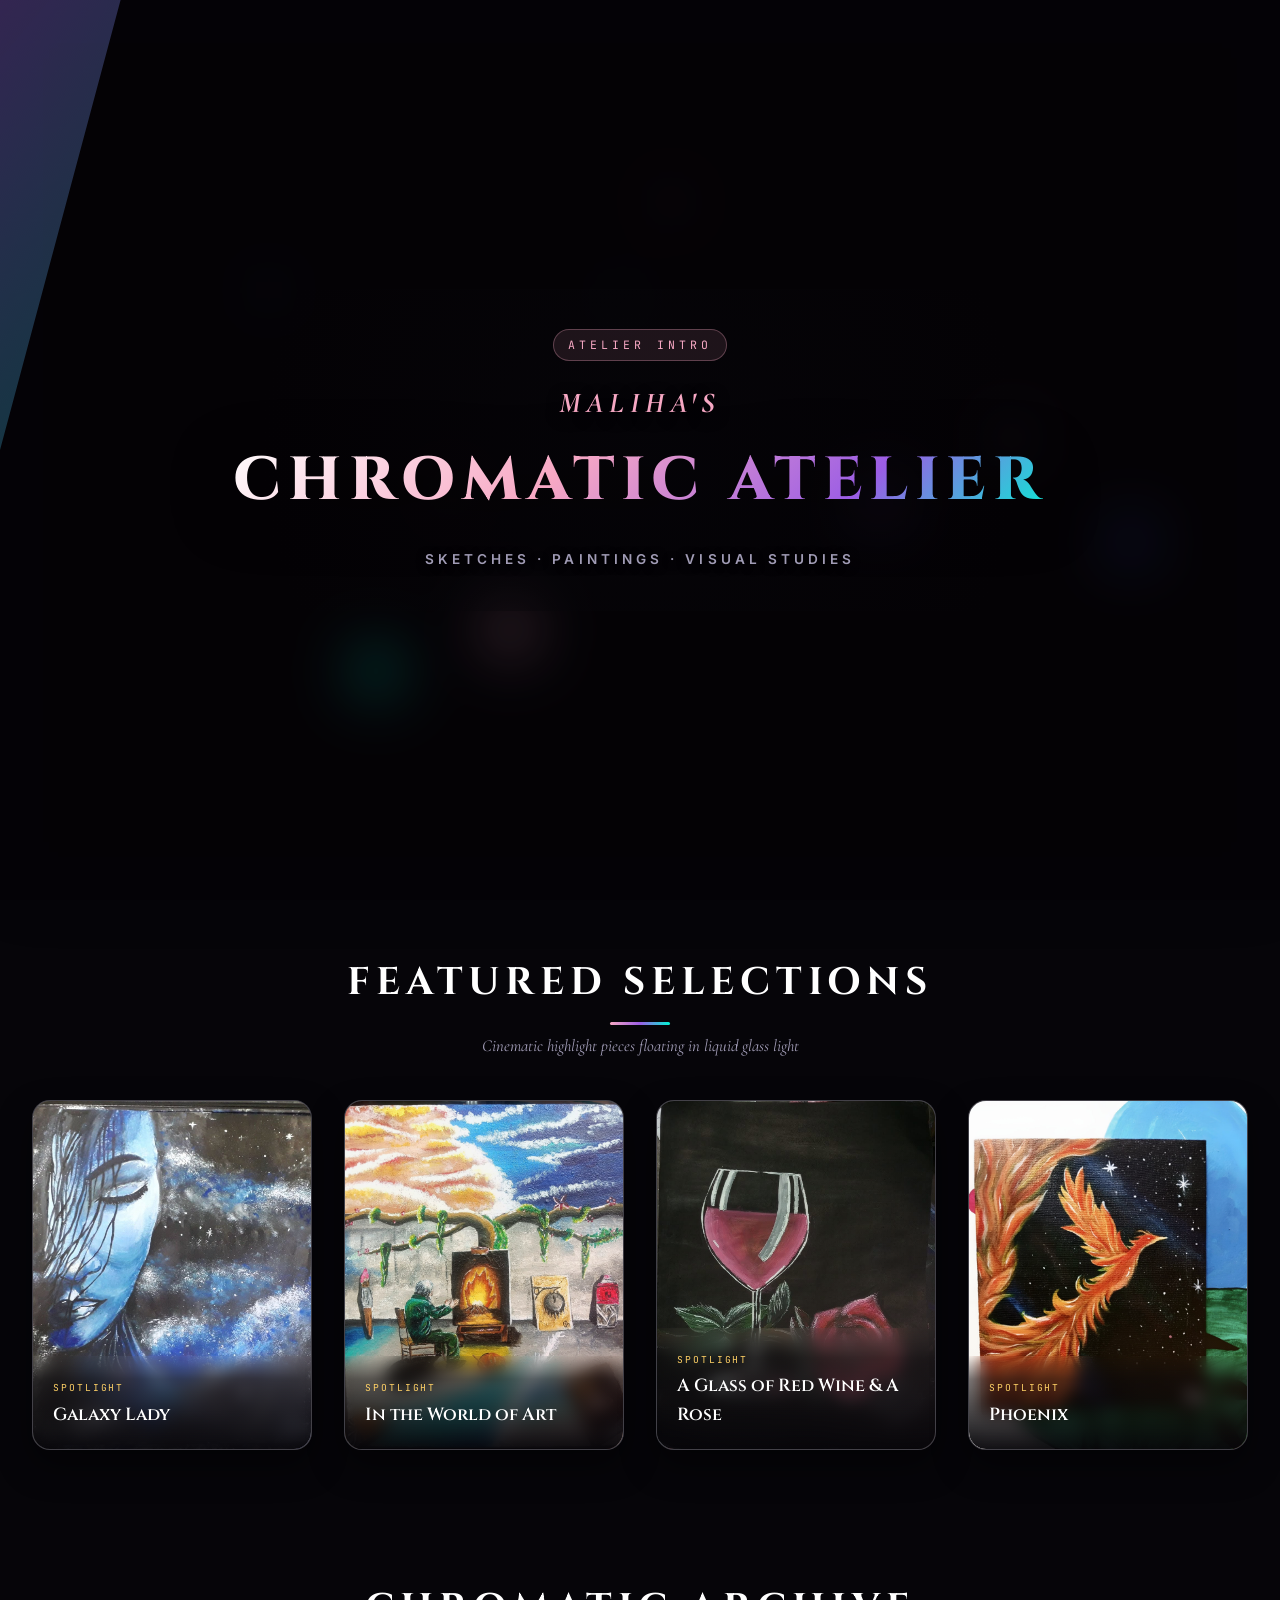
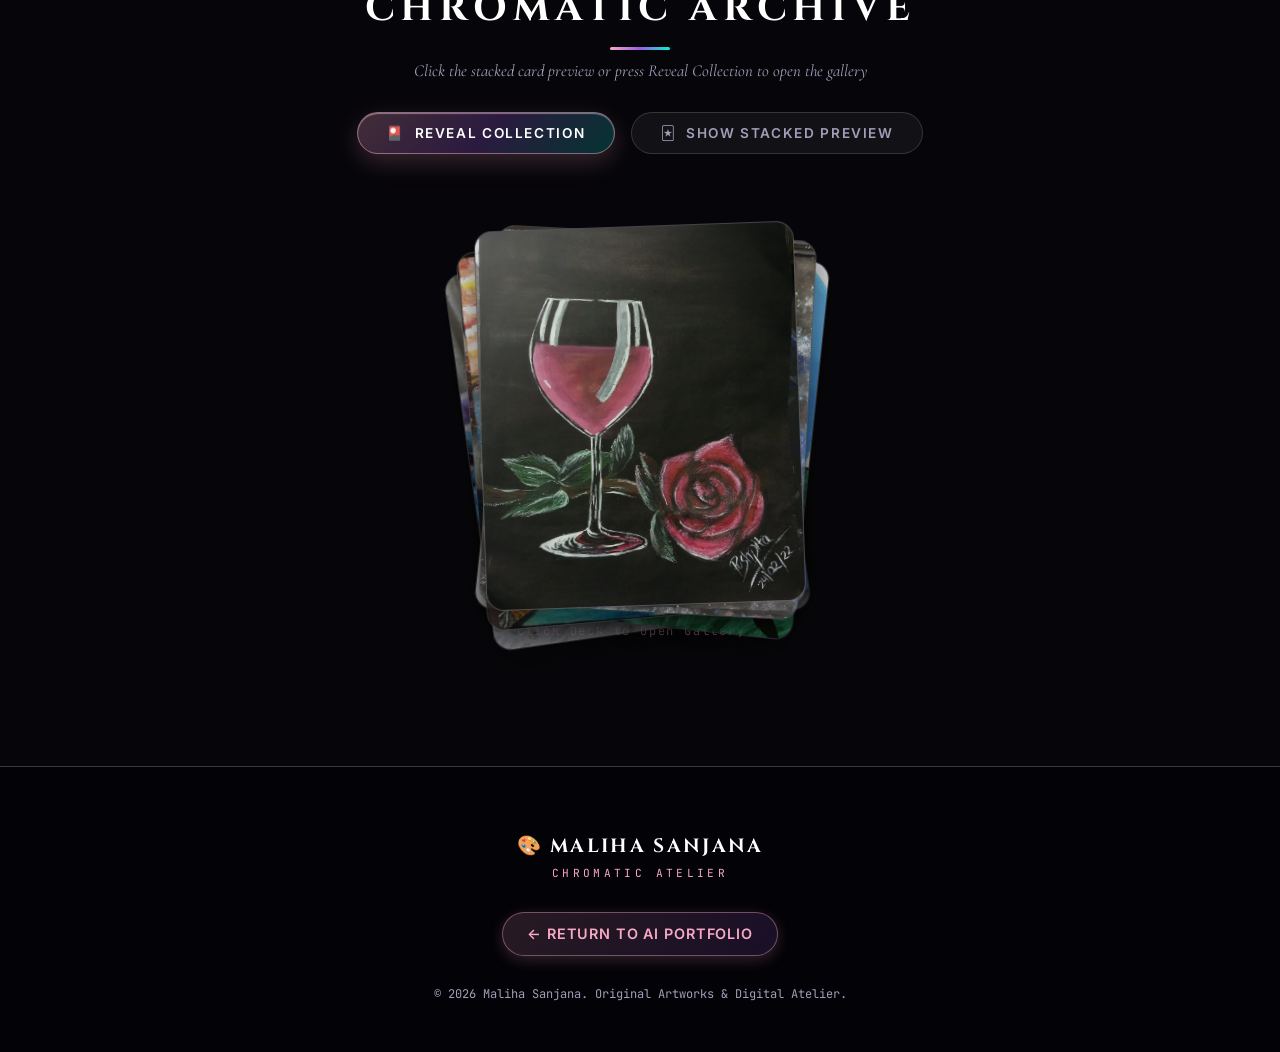
==== commit 0f60202a: "Save stable Chromatic Atelier version before liquid glass enhancements" ====
--- a/art.html
+++ b/art.html
@@ -11,7 +11,7 @@
 
     <!-- Open Graph -->
     <meta property="og:title" content="Maliha's Chromatic Atelier | Visual Art & Studies" />
-    <meta property="og:description" content="An experimental 3D digital exhibition of sketches, paintings, and creative visual studies by Maliha Sanjana." />
+    <meta property="og:description" content="An experimental digital exhibition of sketches, paintings, and creative visual studies by Maliha Sanjana." />
     <meta property="og:type" content="website" />
 
     <link rel="icon" type="image/png" href="assets/butterfly.png" />
@@ -29,13 +29,13 @@
 
 <body class="art-body">
 
-    <!-- Custom Paint Pointer Follower -->
+    <!-- Custom Pointer Follower -->
     <div class="art-cursor" id="artCursor" aria-hidden="true"></div>
 
     <!-- Ambient Paint Atmosphere Canvas -->
     <canvas id="paintAtmosphereCanvas" aria-hidden="true"></canvas>
 
-    <!-- ART GALLERY INTRO SPLASH OVERLAY -->
+    <!-- ART GALLERY INTRO SPLASH OVERLAY (WATERCOLOR / INK BLOOM) -->
     <div class="art-splash-overlay" id="artSplashOverlay" aria-label="Intro splash animation">
         <canvas id="splashCanvas" class="splash-canvas"></canvas>
         <div class="splash-content">
@@ -116,7 +116,7 @@
                     <div class="art-stat-divider"></div>
                     <div class="art-stat-item">
                         <span class="stat-num">3D</span>
-                        <span class="stat-label">SPATIAL WALL</span>
+                        <span class="stat-label">GLASS WALL</span>
                     </div>
                     <div class="art-stat-divider"></div>
                     <div class="art-stat-item">
@@ -143,19 +143,6 @@
                         Monochrome & Sketches <span class="filter-count">3</span>
                     </button>
                 </div>
-
-                <!-- VIEW MODE SWITCHER (DESKTOP) -->
-                <div class="art-view-switcher">
-                    <span class="view-switcher-label">DISPLAY MODE:</span>
-                    <button class="view-mode-btn active" id="viewMode3D" title="3D Spatial Perspective Wall">
-                        <svg width="16" height="16" viewBox="0 0 24 24" fill="none" stroke="currentColor" stroke-width="2"><path d="M21 16V8a2 2 0 0 0-1-1.73l-7-4a2 2 0 0 0-2 0l-7 4A2 2 0 0 0 3 8v8a2 2 0 0 0 1 1.73l7 4a2 2 0 0 0 2 0l7-4A2 2 0 0 0 21 16z"></path><polyline points="3.27 6.96 12 12.01 20.73 6.96"></polyline><line x1="12" y1="22.08" x2="12" y2="12"></line></svg>
-                        3D Wall
-                    </button>
-                    <button class="view-mode-btn" id="viewModeGrid" title="Classic Gallery Grid">
-                        <svg width="16" height="16" viewBox="0 0 24 24" fill="none" stroke="currentColor" stroke-width="2"><rect x="3" y="3" width="7" height="7"></rect><rect x="14" y="3" width="7" height="7"></rect><rect x="14" y="14" width="7" height="7"></rect><rect x="3" y="14" width="7" height="7"></rect></svg>
-                        Grid
-                    </button>
-                </div>
             </div>
         </section>
 
@@ -164,7 +151,7 @@
             <div class="section-header-wrap">
                 <h2 class="art-section-title">FEATURED SELECTIONS</h2>
                 <div class="title-accent-line"></div>
-                <p class="section-subtext">Cinematic highlight pieces floating in spatial light</p>
+                <p class="section-subtext">Cinematic highlight pieces floating in liquid glass light</p>
             </div>
 
             <div class="art-featured-stage">
@@ -218,34 +205,59 @@
             </div>
         </section>
 
-        <!-- 3D VIRTUAL GALLERY WALL -->
+        <!-- CHROMATIC ARCHIVE SECTION -->
         <section class="art-gallery-section" id="gallery">
             <div class="section-header-wrap">
                 <h2 class="art-section-title">CHROMATIC ARCHIVE</h2>
                 <div class="title-accent-line"></div>
-                <p class="section-subtext" id="deckStatusText">Click the stacked card deck or press Reveal Collection to deal the artworks into an interactive 3D spatial wall</p>
+                <p class="section-subtext" id="deckStatusText">Click the stacked card preview or press Reveal Collection to open the gallery</p>
                 
                 <div class="deck-control-wrap">
-                    <button class="btn-deck-trigger primary active" id="btnRevealCollection" aria-label="Reveal collection by dealing cards outward">
+                    <button class="btn-deck-trigger primary active" id="btnRevealCollection" aria-label="Reveal collection gallery">
                         <span class="deck-btn-icon">🎴</span>
                         <span class="deck-btn-label">REVEAL COLLECTION</span>
                     </button>
-                    <button class="btn-deck-trigger secondary" id="btnGatherDeck" title="Collapse gallery back into stacked deck">
+                    <button class="btn-deck-trigger secondary" id="btnGatherDeck" title="Collapse gallery back into stacked preview">
                         <span class="deck-btn-icon">🃏</span>
-                        <span class="deck-btn-label">GATHER DECK</span>
+                        <span class="deck-btn-label">SHOW STACKED PREVIEW</span>
                     </button>
                 </div>
             </div>
 
-            <!-- Spatial 3D Gallery Grid Container (Starts in Deck Mode) -->
+            <!-- LIGHTWEIGHT STACKED DECK PREVIEW STAGE -->
+            <div class="deck-preview-container" id="deckPreviewStage">
+                <div class="deck-preview-stack" id="deckPreviewStack" title="Click to Reveal Gallery Collection">
+                    <div class="deck-stack-card card-top">
+                        <div class="glass-reflection-streak"></div>
+                        <img src="assets/art/a-glass-of-red-wine-and-a-rose.jpg" alt="A Glass of Red Wine & A Rose" />
+                    </div>
+                    <div class="deck-stack-card card-layer-1">
+                        <img src="assets/art/galaxy-lady.jpg" alt="Galaxy Lady" />
+                    </div>
+                    <div class="deck-stack-card card-layer-2">
+                        <img src="assets/art/in-the-world-of-art.jpg" alt="In the World of Art" />
+                    </div>
+                    <div class="deck-stack-card card-layer-3">
+                        <img src="assets/art/phoenix.jpg" alt="Phoenix" />
+                    </div>
+                    <div class="deck-stack-card card-layer-4">
+                        <img src="assets/art/a-rose.jpg" alt="A Rose" />
+                    </div>
+                    <div class="deck-click-hint">Click Deck to Open Gallery ↗</div>
+                </div>
+            </div>
+
+            <!-- CLEAN SYMMETRICAL GALLERY GRID -->
             <div class="art-gallery-viewport" id="galleryViewport">
-                <div class="art-gallery-grid deck-mode" id="galleryGrid">
+                <div class="art-gallery-grid curated-mode hidden" id="galleryGrid">
 
                     <!-- ARTWORK CARD 1 -->
-                    <div class="art-card" data-category="surreal" data-accent="rose-crimson" data-index="0" style="--depth: 15px; --rotate-x: 2.5deg; --rotate-y: -3deg; --span-col: 2;">
-                        <div class="art-glass-frame">
-                            <div class="glass-reflection-streak"></div>
-                            <img src="assets/art/a-glass-of-red-wine-and-a-rose.jpg" alt="A Glass of Red Wine & A Rose" class="art-image" loading="lazy" decoding="async" />
+                    <div class="art-card" data-category="surreal" data-accent="rose-crimson" data-index="0">
+                        <div class="art-glass-frame">
+                            <div class="glass-reflection-streak"></div>
+                            <div class="art-image-container">
+                                <img src="assets/art/a-glass-of-red-wine-and-a-rose.jpg" alt="A Glass of Red Wine & A Rose" class="art-image" loading="lazy" decoding="async" />
+                            </div>
                             <div class="art-card-glow"></div>
                             <div class="art-card-overlay">
                                 <h3 class="art-card-title">A Glass of Red Wine & A Rose</h3>
@@ -255,10 +267,12 @@
                     </div>
 
                     <!-- ARTWORK CARD 2 -->
-                    <div class="art-card" data-category="nature" data-accent="crimson" data-index="1" style="--depth: -20px; --rotate-x: -2deg; --rotate-y: 4deg; --span-col: 1;">
-                        <div class="art-glass-frame">
-                            <div class="glass-reflection-streak"></div>
-                            <img src="assets/art/a-rose.jpg" alt="A Rose" class="art-image" loading="lazy" decoding="async" />
+                    <div class="art-card" data-category="nature" data-accent="crimson" data-index="1">
+                        <div class="art-glass-frame">
+                            <div class="glass-reflection-streak"></div>
+                            <div class="art-image-container">
+                                <img src="assets/art/a-rose.jpg" alt="A Rose" class="art-image" loading="lazy" decoding="async" />
+                            </div>
                             <div class="art-card-glow"></div>
                             <div class="art-card-overlay">
                                 <h3 class="art-card-title">A Rose</h3>
@@ -268,10 +282,12 @@
                     </div>
 
                     <!-- ARTWORK CARD 3 -->
-                    <div class="art-card" data-category="monochrome" data-accent="monochrome" data-index="2" style="--depth: 30px; --rotate-x: 3deg; --rotate-y: -1.5deg; --span-col: 1;">
-                        <div class="art-glass-frame">
-                            <div class="glass-reflection-streak"></div>
-                            <img src="assets/art/black-and-white.jpg" alt="Black & White" class="art-image" loading="lazy" decoding="async" />
+                    <div class="art-card" data-category="monochrome" data-accent="monochrome" data-index="2">
+                        <div class="art-glass-frame">
+                            <div class="glass-reflection-streak"></div>
+                            <div class="art-image-container">
+                                <img src="assets/art/black-and-white.jpg" alt="Black & White" class="art-image" loading="lazy" decoding="async" />
+                            </div>
                             <div class="art-card-glow"></div>
                             <div class="art-card-overlay">
                                 <h3 class="art-card-title">Black & White</h3>
@@ -281,10 +297,12 @@
                     </div>
 
                     <!-- ARTWORK CARD 4 -->
-                    <div class="art-card" data-category="surreal" data-accent="amber" data-index="3" style="--depth: -10px; --rotate-x: -1.5deg; --rotate-y: 2.5deg; --span-col: 2;">
-                        <div class="art-glass-frame">
-                            <div class="glass-reflection-streak"></div>
-                            <img src="assets/art/boho-art.jpg" alt="Boho Art" class="art-image" loading="lazy" decoding="async" />
+                    <div class="art-card" data-category="surreal" data-accent="amber" data-index="3">
+                        <div class="art-glass-frame">
+                            <div class="glass-reflection-streak"></div>
+                            <div class="art-image-container">
+                                <img src="assets/art/boho-art.jpg" alt="Boho Art" class="art-image" loading="lazy" decoding="async" />
+                            </div>
                             <div class="art-card-glow"></div>
                             <div class="art-card-overlay">
                                 <h3 class="art-card-title">Boho Art</h3>
@@ -294,10 +312,12 @@
                     </div>
 
                     <!-- ARTWORK CARD 5 -->
-                    <div class="art-card" data-category="nature" data-accent="gold" data-index="4" style="--depth: 25px; --rotate-x: 4deg; --rotate-y: -3.5deg; --span-col: 1;">
-                        <div class="art-glass-frame">
-                            <div class="glass-reflection-streak"></div>
-                            <img src="assets/art/butterfly.jpg" alt="Butterfly" class="art-image" loading="lazy" decoding="async" />
+                    <div class="art-card" data-category="nature" data-accent="gold" data-index="4">
+                        <div class="art-glass-frame">
+                            <div class="glass-reflection-streak"></div>
+                            <div class="art-image-container">
+                                <img src="assets/art/butterfly.jpg" alt="Butterfly" class="art-image" loading="lazy" decoding="async" />
+                            </div>
                             <div class="art-card-glow"></div>
                             <div class="art-card-overlay">
                                 <h3 class="art-card-title">Butterfly</h3>
@@ -307,10 +327,12 @@
                     </div>
 
                     <!-- ARTWORK CARD 6 -->
-                    <div class="art-card" data-category="surreal" data-accent="amber-warm" data-index="5" style="--depth: -30px; --rotate-x: -3deg; --rotate-y: 2deg; --span-col: 1;">
-                        <div class="art-glass-frame">
-                            <div class="glass-reflection-streak"></div>
-                            <img src="assets/art/candle-light-date.jpg" alt="Candle Light Date" class="art-image" loading="lazy" decoding="async" />
+                    <div class="art-card" data-category="surreal" data-accent="amber-warm" data-index="5">
+                        <div class="art-glass-frame">
+                            <div class="glass-reflection-streak"></div>
+                            <div class="art-image-container">
+                                <img src="assets/art/candle-light-date.jpg" alt="Candle Light Date" class="art-image" loading="lazy" decoding="async" />
+                            </div>
                             <div class="art-card-glow"></div>
                             <div class="art-card-overlay">
                                 <h3 class="art-card-title">Candle Light Date</h3>
@@ -320,10 +342,12 @@
                     </div>
 
                     <!-- ARTWORK CARD 7 -->
-                    <div class="art-card" data-category="nature" data-accent="crimson" data-index="6" style="--depth: 10px; --rotate-x: 1deg; --rotate-y: -4deg; --span-col: 1;">
-                        <div class="art-glass-frame">
-                            <div class="glass-reflection-streak"></div>
-                            <img src="assets/art/cherry.jpg" alt="Cherry" class="art-image" loading="lazy" decoding="async" />
+                    <div class="art-card" data-category="nature" data-accent="crimson" data-index="6">
+                        <div class="art-glass-frame">
+                            <div class="glass-reflection-streak"></div>
+                            <div class="art-image-container">
+                                <img src="assets/art/cherry.jpg" alt="Cherry" class="art-image" loading="lazy" decoding="async" />
+                            </div>
                             <div class="art-card-glow"></div>
                             <div class="art-card-overlay">
                                 <h3 class="art-card-title">Cherry</h3>
@@ -333,10 +357,12 @@
                     </div>
 
                     <!-- ARTWORK CARD 8 -->
-                    <div class="art-card" data-category="surreal" data-accent="warm-brown" data-index="7" style="--depth: -15px; --rotate-x: -2.5deg; --rotate-y: 3deg; --span-col: 2;">
-                        <div class="art-glass-frame">
-                            <div class="glass-reflection-streak"></div>
-                            <img src="assets/art/croissant-and-a-cup-of-coffee.jpg" alt="Croissant & A Cup of Coffee" class="art-image" loading="lazy" decoding="async" />
+                    <div class="art-card" data-category="surreal" data-accent="warm-brown" data-index="7">
+                        <div class="art-glass-frame">
+                            <div class="glass-reflection-streak"></div>
+                            <div class="art-image-container">
+                                <img src="assets/art/croissant-and-a-cup-of-coffee.jpg" alt="Croissant & A Cup of Coffee" class="art-image" loading="lazy" decoding="async" />
+                            </div>
                             <div class="art-card-glow"></div>
                             <div class="art-card-overlay">
                                 <h3 class="art-card-title">Croissant & A Cup of Coffee</h3>
@@ -346,10 +372,12 @@
                     </div>
 
                     <!-- ARTWORK CARD 9 -->
-                    <div class="art-card" data-category="surreal" data-accent="violet-pink" data-index="8" style="--depth: 35px; --rotate-x: 3.5deg; --rotate-y: -2deg; --span-col: 1;">
-                        <div class="art-glass-frame">
-                            <div class="glass-reflection-streak"></div>
-                            <img src="assets/art/dreamy.jpg" alt="Dreamy" class="art-image" loading="lazy" decoding="async" />
+                    <div class="art-card" data-category="surreal" data-accent="violet-pink" data-index="8">
+                        <div class="art-glass-frame">
+                            <div class="glass-reflection-streak"></div>
+                            <div class="art-image-container">
+                                <img src="assets/art/dreamy.jpg" alt="Dreamy" class="art-image" loading="lazy" decoding="async" />
+                            </div>
                             <div class="art-card-glow"></div>
                             <div class="art-card-overlay">
                                 <h3 class="art-card-title">Dreamy</h3>
@@ -359,10 +387,12 @@
                     </div>
 
                     <!-- ARTWORK CARD 10 -->
-                    <div class="art-card" data-category="nature" data-accent="emerald-teal" data-index="9" style="--depth: -5px; --rotate-x: -1deg; --rotate-y: 1.5deg; --span-col: 1;">
-                        <div class="art-glass-frame">
-                            <div class="glass-reflection-streak"></div>
-                            <img src="assets/art/flower-pot.jpg" alt="Flower Pot" class="art-image" loading="lazy" decoding="async" />
+                    <div class="art-card" data-category="nature" data-accent="emerald-teal" data-index="9">
+                        <div class="art-glass-frame">
+                            <div class="glass-reflection-streak"></div>
+                            <div class="art-image-container">
+                                <img src="assets/art/flower-pot.jpg" alt="Flower Pot" class="art-image" loading="lazy" decoding="async" />
+                            </div>
                             <div class="art-card-glow"></div>
                             <div class="art-card-overlay">
                                 <h3 class="art-card-title">Flower Pot</h3>
@@ -372,10 +402,12 @@
                     </div>
 
                     <!-- ARTWORK CARD 11 -->
-                    <div class="art-card" data-category="portraits" data-accent="sapphire-violet" data-index="10" style="--depth: 40px; --rotate-x: 4.5deg; --rotate-y: -4deg; --span-col: 2;">
-                        <div class="art-glass-frame">
-                            <div class="glass-reflection-streak"></div>
-                            <img src="assets/art/galaxy-lady.jpg" alt="Galaxy Lady" class="art-image" loading="lazy" decoding="async" />
+                    <div class="art-card" data-category="portraits" data-accent="sapphire-violet" data-index="10">
+                        <div class="art-glass-frame">
+                            <div class="glass-reflection-streak"></div>
+                            <div class="art-image-container">
+                                <img src="assets/art/galaxy-lady.jpg" alt="Galaxy Lady" class="art-image" loading="lazy" decoding="async" />
+                            </div>
                             <div class="art-card-glow"></div>
                             <div class="art-card-overlay">
                                 <h3 class="art-card-title">Galaxy Lady</h3>
@@ -385,10 +417,12 @@
                     </div>
 
                     <!-- ARTWORK CARD 12 -->
-                    <div class="art-card" data-category="surreal" data-accent="violet-cyan" data-index="11" style="--depth: -25px; --rotate-x: -3deg; --rotate-y: 3.5deg; --span-col: 1;">
-                        <div class="art-glass-frame">
-                            <div class="glass-reflection-streak"></div>
-                            <img src="assets/art/hold-onto.jpg" alt="Hold Onto" class="art-image" loading="lazy" decoding="async" />
+                    <div class="art-card" data-category="surreal" data-accent="violet-cyan" data-index="11">
+                        <div class="art-glass-frame">
+                            <div class="glass-reflection-streak"></div>
+                            <div class="art-image-container">
+                                <img src="assets/art/hold-onto.jpg" alt="Hold Onto" class="art-image" loading="lazy" decoding="async" />
+                            </div>
                             <div class="art-card-glow"></div>
                             <div class="art-card-overlay">
                                 <h3 class="art-card-title">Hold Onto</h3>
@@ -398,10 +432,12 @@
                     </div>
 
                     <!-- ARTWORK CARD 13 -->
-                    <div class="art-card" data-category="surreal" data-accent="gold-amber" data-index="12" style="--depth: 20px; --rotate-x: 2deg; --rotate-y: -2.5deg; --span-col: 1;">
-                        <div class="art-glass-frame">
-                            <div class="glass-reflection-streak"></div>
-                            <img src="assets/art/hourglass.jpg" alt="Hourglass" class="art-image" loading="lazy" decoding="async" />
+                    <div class="art-card" data-category="surreal" data-accent="gold-amber" data-index="12">
+                        <div class="art-glass-frame">
+                            <div class="glass-reflection-streak"></div>
+                            <div class="art-image-container">
+                                <img src="assets/art/hourglass.jpg" alt="Hourglass" class="art-image" loading="lazy" decoding="async" />
+                            </div>
                             <div class="art-card-glow"></div>
                             <div class="art-card-overlay">
                                 <h3 class="art-card-title">Hourglass</h3>
@@ -411,10 +447,12 @@
                     </div>
 
                     <!-- ARTWORK CARD 14 -->
-                    <div class="art-card" data-category="nature" data-accent="cyan-ice" data-index="13" style="--depth: -35px; --rotate-x: -4deg; --rotate-y: 4deg; --span-col: 2;">
-                        <div class="art-glass-frame">
-                            <div class="glass-reflection-streak"></div>
-                            <img src="assets/art/icyland.jpg" alt="Icyland" class="art-image" loading="lazy" decoding="async" />
+                    <div class="art-card" data-category="nature" data-accent="cyan-ice" data-index="13">
+                        <div class="art-glass-frame">
+                            <div class="glass-reflection-streak"></div>
+                            <div class="art-image-container">
+                                <img src="assets/art/icyland.jpg" alt="Icyland" class="art-image" loading="lazy" decoding="async" />
+                            </div>
                             <div class="art-card-glow"></div>
                             <div class="art-card-overlay">
                                 <h3 class="art-card-title">Icyland</h3>
@@ -424,10 +462,12 @@
                     </div>
 
                     <!-- ARTWORK CARD 15 -->
-                    <div class="art-card" data-category="surreal" data-accent="violet-crimson" data-index="14" style="--depth: 30px; --rotate-x: 3deg; --rotate-y: -3deg; --span-col: 2;">
-                        <div class="art-glass-frame">
-                            <div class="glass-reflection-streak"></div>
-                            <img src="assets/art/in-the-world-of-art.jpg" alt="In the World of Art" class="art-image" loading="lazy" decoding="async" />
+                    <div class="art-card" data-category="surreal" data-accent="violet-crimson" data-index="14">
+                        <div class="art-glass-frame">
+                            <div class="glass-reflection-streak"></div>
+                            <div class="art-image-container">
+                                <img src="assets/art/in-the-world-of-art.jpg" alt="In the World of Art" class="art-image" loading="lazy" decoding="async" />
+                            </div>
                             <div class="art-card-glow"></div>
                             <div class="art-card-overlay">
                                 <h3 class="art-card-title">In the World of Art</h3>
@@ -437,10 +477,12 @@
                     </div>
 
                     <!-- ARTWORK CARD 16 -->
-                    <div class="art-card" data-category="nature" data-accent="emerald" data-index="15" style="--depth: -10px; --rotate-x: -1.5deg; --rotate-y: 2deg; --span-col: 1;">
-                        <div class="art-glass-frame">
-                            <div class="glass-reflection-streak"></div>
-                            <img src="assets/art/landscape.jpg" alt="Landscape" class="art-image" loading="lazy" decoding="async" />
+                    <div class="art-card" data-category="nature" data-accent="emerald" data-index="15">
+                        <div class="art-glass-frame">
+                            <div class="glass-reflection-streak"></div>
+                            <div class="art-image-container">
+                                <img src="assets/art/landscape.jpg" alt="Landscape" class="art-image" loading="lazy" decoding="async" />
+                            </div>
                             <div class="art-card-glow"></div>
                             <div class="art-card-overlay">
                                 <h3 class="art-card-title">Landscape</h3>
@@ -450,10 +492,12 @@
                     </div>
 
                     <!-- ARTWORK CARD 17 -->
-                    <div class="art-card" data-category="surreal" data-accent="crimson-violet" data-index="16" style="--depth: 15px; --rotate-x: 2deg; --rotate-y: -1deg; --span-col: 1;">
-                        <div class="art-glass-frame">
-                            <div class="glass-reflection-streak"></div>
-                            <img src="assets/art/lips-and-an-eyeball.jpg" alt="Lips & An Eyeball" class="art-image" loading="lazy" decoding="async" />
+                    <div class="art-card" data-category="surreal" data-accent="crimson-violet" data-index="16">
+                        <div class="art-glass-frame">
+                            <div class="glass-reflection-streak"></div>
+                            <div class="art-image-container">
+                                <img src="assets/art/lips-and-an-eyeball.jpg" alt="Lips & An Eyeball" class="art-image" loading="lazy" decoding="async" />
+                            </div>
                             <div class="art-card-glow"></div>
                             <div class="art-card-overlay">
                                 <h3 class="art-card-title">Lips & An Eyeball</h3>
@@ -463,10 +507,12 @@
                     </div>
 
                     <!-- ARTWORK CARD 18 -->
-                    <div class="art-card" data-category="portraits" data-accent="pink-blush" data-index="17" style="--depth: -20px; --rotate-x: -2.5deg; --rotate-y: 3.5deg; --span-col: 1;">
-                        <div class="art-glass-frame">
-                            <div class="glass-reflection-streak"></div>
-                            <img src="assets/art/mirror-mirror.jpg" alt="Mirror Mirror" class="art-image" loading="lazy" decoding="async" />
+                    <div class="art-card" data-category="portraits" data-accent="pink-blush" data-index="17">
+                        <div class="art-glass-frame">
+                            <div class="glass-reflection-streak"></div>
+                            <div class="art-image-container">
+                                <img src="assets/art/mirror-mirror.jpg" alt="Mirror Mirror" class="art-image" loading="lazy" decoding="async" />
+                            </div>
                             <div class="art-card-glow"></div>
                             <div class="art-card-overlay">
                                 <h3 class="art-card-title">Mirror Mirror</h3>
@@ -476,10 +522,12 @@
                     </div>
 
                     <!-- ARTWORK CARD 19 -->
-                    <div class="art-card" data-category="nature" data-accent="amber-gold" data-index="18" style="--depth: 25px; --rotate-x: 3.5deg; --rotate-y: -2.5deg; --span-col: 1;">
-                        <div class="art-glass-frame">
-                            <div class="glass-reflection-streak"></div>
-                            <img src="assets/art/mr-owl.jpg" alt="Mr. Owl" class="art-image" loading="lazy" decoding="async" />
+                    <div class="art-card" data-category="nature" data-accent="amber-gold" data-index="18">
+                        <div class="art-glass-frame">
+                            <div class="glass-reflection-streak"></div>
+                            <div class="art-image-container">
+                                <img src="assets/art/mr-owl.jpg" alt="Mr. Owl" class="art-image" loading="lazy" decoding="async" />
+                            </div>
                             <div class="art-card-glow"></div>
                             <div class="art-card-overlay">
                                 <h3 class="art-card-title">Mr. Owl</h3>
@@ -489,10 +537,12 @@
                     </div>
 
                     <!-- ARTWORK CARD 20 -->
-                    <div class="art-card" data-category="surreal" data-accent="coral" data-index="19" style="--depth: -15px; --rotate-x: -1deg; --rotate-y: 2.5deg; --span-col: 1;">
-                        <div class="art-glass-frame">
-                            <div class="glass-reflection-streak"></div>
-                            <img src="assets/art/nub.jpg" alt="Nub" class="art-image" loading="lazy" decoding="async" />
+                    <div class="art-card" data-category="surreal" data-accent="coral" data-index="19">
+                        <div class="art-glass-frame">
+                            <div class="glass-reflection-streak"></div>
+                            <div class="art-image-container">
+                                <img src="assets/art/nub.jpg" alt="Nub" class="art-image" loading="lazy" decoding="async" />
+                            </div>
                             <div class="art-card-glow"></div>
                             <div class="art-card-overlay">
                                 <h3 class="art-card-title">Nub</h3>
@@ -502,10 +552,12 @@
                     </div>
 
                     <!-- ARTWORK CARD 21 -->
-                    <div class="art-card" data-category="monochrome" data-accent="monochrome-slate" data-index="20" style="--depth: 30px; --rotate-x: 4deg; --rotate-y: -3deg; --span-col: 2;">
-                        <div class="art-glass-frame">
-                            <div class="glass-reflection-streak"></div>
-                            <img src="assets/art/panda.jpg" alt="Panda" class="art-image" loading="lazy" decoding="async" />
+                    <div class="art-card" data-category="monochrome" data-accent="monochrome-slate" data-index="20">
+                        <div class="art-glass-frame">
+                            <div class="glass-reflection-streak"></div>
+                            <div class="art-image-container">
+                                <img src="assets/art/panda.jpg" alt="Panda" class="art-image" loading="lazy" decoding="async" />
+                            </div>
                             <div class="art-card-glow"></div>
                             <div class="art-card-overlay">
                                 <h3 class="art-card-title">Panda</h3>
@@ -515,10 +567,12 @@
                     </div>
 
                     <!-- ARTWORK CARD 22 -->
-                    <div class="art-card" data-category="surreal" data-accent="fire-orange" data-index="21" style="--depth: -30px; --rotate-x: -3.5deg; --rotate-y: 4deg; --span-col: 2;">
-                        <div class="art-glass-frame">
-                            <div class="glass-reflection-streak"></div>
-                            <img src="assets/art/phoenix.jpg" alt="Phoenix" class="art-image" loading="lazy" decoding="async" />
+                    <div class="art-card" data-category="surreal" data-accent="fire-orange" data-index="21">
+                        <div class="art-glass-frame">
+                            <div class="glass-reflection-streak"></div>
+                            <div class="art-image-container">
+                                <img src="assets/art/phoenix.jpg" alt="Phoenix" class="art-image" loading="lazy" decoding="async" />
+                            </div>
                             <div class="art-card-glow"></div>
                             <div class="art-card-overlay">
                                 <h3 class="art-card-title">Phoenix</h3>
@@ -528,10 +582,12 @@
                     </div>
 
                     <!-- ARTWORK CARD 23 -->
-                    <div class="art-card" data-category="portraits" data-accent="warm-amber" data-index="22" style="--depth: 10px; --rotate-x: 1.5deg; --rotate-y: -2deg; --span-col: 1;">
-                        <div class="art-glass-frame">
-                            <div class="glass-reflection-streak"></div>
-                            <img src="assets/art/realism.jpg" alt="Realism" class="art-image" loading="lazy" decoding="async" />
+                    <div class="art-card" data-category="portraits" data-accent="warm-amber" data-index="22">
+                        <div class="art-glass-frame">
+                            <div class="glass-reflection-streak"></div>
+                            <div class="art-image-container">
+                                <img src="assets/art/realism.jpg" alt="Realism" class="art-image" loading="lazy" decoding="async" />
+                            </div>
                             <div class="art-card-glow"></div>
                             <div class="art-card-overlay">
                                 <h3 class="art-card-title">Realism</h3>
@@ -541,10 +597,12 @@
                     </div>
 
                     <!-- ARTWORK CARD 24 -->
-                    <div class="art-card" data-category="nature" data-accent="teal-blue" data-index="23" style="--depth: -20px; --rotate-x: -2deg; --rotate-y: 3deg; --span-col: 1;">
-                        <div class="art-glass-frame">
-                            <div class="glass-reflection-streak"></div>
-                            <img src="assets/art/serenity.jpg" alt="Serenity" class="art-image" loading="lazy" decoding="async" />
+                    <div class="art-card" data-category="nature" data-accent="teal-blue" data-index="23">
+                        <div class="art-glass-frame">
+                            <div class="glass-reflection-streak"></div>
+                            <div class="art-image-container">
+                                <img src="assets/art/serenity.jpg" alt="Serenity" class="art-image" loading="lazy" decoding="async" />
+                            </div>
                             <div class="art-card-glow"></div>
                             <div class="art-card-overlay">
                                 <h3 class="art-card-title">Serenity</h3>
@@ -554,10 +612,12 @@
                     </div>
 
                     <!-- ARTWORK CARD 25 -->
-                    <div class="art-card" data-category="surreal" data-accent="cyan-magenta" data-index="24" style="--depth: 25px; --rotate-x: 3deg; --rotate-y: -1.5deg; --span-col: 1;">
-                        <div class="art-glass-frame">
-                            <div class="glass-reflection-streak"></div>
-                            <img src="assets/art/splash-splash.jpg" alt="Splash Splash" class="art-image" loading="lazy" decoding="async" />
+                    <div class="art-card" data-category="surreal" data-accent="cyan-magenta" data-index="24">
+                        <div class="art-glass-frame">
+                            <div class="glass-reflection-streak"></div>
+                            <div class="art-image-container">
+                                <img src="assets/art/splash-splash.jpg" alt="Splash Splash" class="art-image" loading="lazy" decoding="async" />
+                            </div>
                             <div class="art-card-glow"></div>
                             <div class="art-card-overlay">
                                 <h3 class="art-card-title">Splash Splash</h3>
@@ -567,10 +627,12 @@
                     </div>
 
                     <!-- ARTWORK CARD 26 -->
-                    <div class="art-card" data-category="monochrome" data-accent="silver-graphite" data-index="25" style="--depth: -10px; --rotate-x: -1.5deg; --rotate-y: 2deg; --span-col: 1;">
-                        <div class="art-glass-frame">
-                            <div class="glass-reflection-streak"></div>
-                            <img src="assets/art/timewatch.jpg" alt="Timewatch" class="art-image" loading="lazy" decoding="async" />
+                    <div class="art-card" data-category="monochrome" data-accent="silver-graphite" data-index="25">
+                        <div class="art-glass-frame">
+                            <div class="glass-reflection-streak"></div>
+                            <div class="art-image-container">
+                                <img src="assets/art/timewatch.jpg" alt="Timewatch" class="art-image" loading="lazy" decoding="async" />
+                            </div>
                             <div class="art-card-glow"></div>
                             <div class="art-card-overlay">
                                 <h3 class="art-card-title">Timewatch</h3>
@@ -580,10 +642,12 @@
                     </div>
 
                     <!-- ARTWORK CARD 27 -->
-                    <div class="art-card" data-category="surreal" data-accent="violet" data-index="26" style="--depth: 35px; --rotate-x: 4deg; --rotate-y: -4deg; --span-col: 1;">
-                        <div class="art-glass-frame">
-                            <div class="glass-reflection-streak"></div>
-                            <img src="assets/art/tinker.jpg" alt="Tinker" class="art-image" loading="lazy" decoding="async" />
+                    <div class="art-card" data-category="surreal" data-accent="violet" data-index="26">
+                        <div class="art-glass-frame">
+                            <div class="glass-reflection-streak"></div>
+                            <div class="art-image-container">
+                                <img src="assets/art/tinker.jpg" alt="Tinker" class="art-image" loading="lazy" decoding="async" />
+                            </div>
                             <div class="art-card-glow"></div>
                             <div class="art-card-overlay">
                                 <h3 class="art-card-title">Tinker</h3>
@@ -593,10 +657,12 @@
                     </div>
 
                     <!-- ARTWORK CARD 28 -->
-                    <div class="art-card" data-category="nature" data-accent="emerald-gold" data-index="27" style="--depth: -25px; --rotate-x: -3deg; --rotate-y: 3.5deg; --span-col: 1;">
-                        <div class="art-glass-frame">
-                            <div class="glass-reflection-streak"></div>
-                            <img src="assets/art/touch-of-nature.jpg" alt="Touch of Nature" class="art-image" loading="lazy" decoding="async" />
+                    <div class="art-card" data-category="nature" data-accent="emerald-gold" data-index="27">
+                        <div class="art-glass-frame">
+                            <div class="glass-reflection-streak"></div>
+                            <div class="art-image-container">
+                                <img src="assets/art/touch-of-nature.jpg" alt="Touch of Nature" class="art-image" loading="lazy" decoding="async" />
+                            </div>
                             <div class="art-card-glow"></div>
                             <div class="art-card-overlay">
                                 <h3 class="art-card-title">Touch of Nature</h3>
@@ -606,10 +672,12 @@
                     </div>
 
                     <!-- ARTWORK CARD 29 -->
-                    <div class="art-card" data-category="portraits" data-accent="deep-crimson" data-index="28" style="--depth: 20px; --rotate-x: 2.5deg; --rotate-y: -2.5deg; --span-col: 1;">
-                        <div class="art-glass-frame">
-                            <div class="glass-reflection-streak"></div>
-                            <img src="assets/art/vampire-lips.jpg" alt="Vampire Lips" class="art-image" loading="lazy" decoding="async" />
+                    <div class="art-card" data-category="portraits" data-accent="deep-crimson" data-index="28">
+                        <div class="art-glass-frame">
+                            <div class="glass-reflection-streak"></div>
+                            <div class="art-image-container">
+                                <img src="assets/art/vampire-lips.jpg" alt="Vampire Lips" class="art-image" loading="lazy" decoding="async" />
+                            </div>
                             <div class="art-card-glow"></div>
                             <div class="art-card-overlay">
                                 <h3 class="art-card-title">Vampire Lips</h3>
@@ -619,10 +687,12 @@
                     </div>
 
                     <!-- ARTWORK CARD 30 -->
-                    <div class="art-card" data-category="nature" data-accent="sapphire-teal" data-index="29" style="--depth: -5px; --rotate-x: -1deg; --rotate-y: 1.5deg; --span-col: 2;">
-                        <div class="art-glass-frame">
-                            <div class="glass-reflection-streak"></div>
-                            <img src="assets/art/waterfall.jpg" alt="Waterfall" class="art-image" loading="lazy" decoding="async" />
+                    <div class="art-card" data-category="nature" data-accent="sapphire-teal" data-index="29">
+                        <div class="art-glass-frame">
+                            <div class="glass-reflection-streak"></div>
+                            <div class="art-image-container">
+                                <img src="assets/art/waterfall.jpg" alt="Waterfall" class="art-image" loading="lazy" decoding="async" />
+                            </div>
                             <div class="art-card-glow"></div>
                             <div class="art-card-overlay">
                                 <h3 class="art-card-title">Waterfall</h3>
--- a/art.css
+++ b/art.css
@@ -1,33 +1,28 @@
 /* ==========================================================================
-   MALIHA'S CHROMATIC ATELIER — ART GALLERY ENGINE (art.css)
-   Independent Visual Identity & 3D Spatial Gallery Experience
+   MALIHA'S CHROMATIC ATELIER — REFINED ART GALLERY ENGINE (art.css)
+   Symmetrical Glass Frames, Soft Ink-Bloom Splash, & Lightweight Staggered Gallery
    ========================================================================== */
 
 :root {
-    /* Base Color Tokens */
+    /* Color Tokens */
     --art-bg-void: #060509;
     --art-bg-charcoal: #0e0c14;
-    --art-bg-card: rgba(18, 15, 26, 0.65);
+    --art-bg-card: rgba(18, 15, 26, 0.75);
     
     --art-crimson: #e63946;
     --art-strawberry: #ff4d6d;
     --art-blush: #f7a8c4;
     --art-coral: #ff70a6;
     --art-orange: #fb5607;
-    --art-burnt-orange: #f77f00;
     --art-gold: #ffd166;
     --art-violet: #9b5de5;
-    --art-deep-purple: #3a0ca3;
     --art-sapphire: #4361ee;
     --art-cyan: #00f5d4;
-    --art-teal: #06d6a0;
     --art-emerald: #10b981;
-    --art-cream: #fefae0;
-    --art-white: #ffffff;
 
     --art-text-primary: #f8f6fd;
     --art-text-muted: #a39eb8;
-    --art-border-glass: rgba(255, 255, 255, 0.12);
+    --art-border-glass: rgba(255, 255, 255, 0.22);
 
     /* Typography */
     --font-serif: 'Cormorant Garamond', Georgia, serif;
@@ -35,10 +30,9 @@
     --font-sans: 'Inter', system-ui, -apple-system, sans-serif;
     --font-mono: 'JetBrains Mono', monospace;
 
-    /* Transitions */
+    /* Smooth Curves */
+    --ease-liquid: cubic-bezier(0.16, 1, 0.3, 1);
     --ease-out-cubic: cubic-bezier(0.215, 0.61, 0.355, 1);
-    --ease-in-out-expo: cubic-bezier(0.87, 0, 0.13, 1);
-    --ease-liquid: cubic-bezier(0.16, 1, 0.3, 1);
 }
 
 /* Reset & Core Setup */
@@ -65,38 +59,23 @@
     line-height: 1.6;
 }
 
-/* Hide native scrollbar subtle customization */
-body::-webkit-scrollbar {
-    width: 8px;
-}
-body::-webkit-scrollbar-track {
-    background: var(--art-bg-void);
-}
-body::-webkit-scrollbar-thumb {
-    background: rgba(255, 255, 255, 0.15);
-    border-radius: 4px;
-}
-body::-webkit-scrollbar-thumb:hover {
-    background: rgba(247, 168, 196, 0.4);
-}
-
-/* Pointer Follower Effect */
+/* Pointer Follower */
 .art-cursor {
     position: fixed;
     width: 20px;
     height: 20px;
     border-radius: 50%;
-    background: radial-gradient(circle, rgba(255, 77, 109, 0.6) 0%, rgba(155, 93, 229, 0.3) 60%, transparent 100%);
+    background: radial-gradient(circle, rgba(247, 168, 196, 0.6) 0%, rgba(155, 93, 229, 0.3) 60%, transparent 100%);
     pointer-events: none;
     z-index: 9999;
     transform: translate(-50%, -50%);
-    transition: width 0.3s ease, height 0.3s ease, opacity 0.3s ease;
     mix-blend-mode: screen;
     opacity: 0;
+    transition: opacity 0.3s ease;
 }
 
 @media (pointer: fine) {
-    .art-cursor { opacity: 0.8; }
+    .art-cursor { opacity: 0.7; }
 }
 
 /* Ambient Canvas Layer */
@@ -107,11 +86,11 @@
     height: 100vh;
     z-index: 0;
     pointer-events: none;
-    opacity: 0.8;
+    opacity: 0.7;
 }
 
 /* ==========================================================================
-   ART INTRO SPLASH OVERLAY
+   REFINED WATERCOLOR / INK-BLOOM SPLASH OVERLAY
    ========================================================================== */
 
 .art-splash-overlay {
@@ -136,6 +115,8 @@
     inset: 0;
     width: 100%;
     height: 100%;
+    filter: blur(28px);
+    opacity: 0.85;
     pointer-events: none;
 }
 
@@ -143,24 +124,25 @@
     position: relative;
     z-index: 2;
     text-align: center;
-    padding: 2rem;
+    padding: 2.5rem;
     display: flex;
     flex-direction: column;
     align-items: center;
     gap: 1.2rem;
+    background: radial-gradient(circle, rgba(6, 5, 9, 0.8) 0%, transparent 80%);
+    border-radius: 24px;
 }
 
 .splash-brand-badge {
     font-family: var(--font-mono);
     font-size: 0.72rem;
     letter-spacing: 0.35em;
-    color: var(--art-strawberry);
+    color: var(--art-blush);
     padding: 0.35rem 0.9rem;
-    background: rgba(255, 77, 109, 0.1);
-    border: 1px solid rgba(255, 77, 109, 0.3);
+    background: rgba(247, 168, 196, 0.1);
+    border: 1px solid rgba(247, 168, 196, 0.3);
     border-radius: 9999px;
     text-transform: uppercase;
-    animation: splash-fade-in 0.6s ease forwards;
 }
 
 .splash-main-title {
@@ -176,6 +158,7 @@
     font-style: italic;
     letter-spacing: 0.2em;
     color: var(--art-blush);
+    text-shadow: 0 4px 15px rgba(0, 0, 0, 0.8);
 }
 
 .splash-line-main {
@@ -183,10 +166,10 @@
     font-size: Clamp(2rem, 5vw, 3.8rem);
     font-weight: 800;
     letter-spacing: 0.12em;
-    background: linear-gradient(135deg, #ffffff 0%, #f7a8c4 35%, #9b5de5 70%, #00f5d4 100%);
+    background: linear-gradient(135deg, #ffffff 0%, #f7a8c4 40%, #9b5de5 75%, #00f5d4 100%);
     -webkit-background-clip: text;
     -webkit-text-fill-color: transparent;
-    text-shadow: 0 10px 40px rgba(155, 93, 229, 0.3);
+    filter: drop-shadow(0 10px 30px rgba(0, 0, 0, 0.9));
 }
 
 .splash-sub-line {
@@ -196,24 +179,20 @@
     letter-spacing: 0.3em;
     color: var(--art-text-muted);
     text-transform: uppercase;
+    text-shadow: 0 2px 10px rgba(0, 0, 0, 0.9);
 }
 
 .splash-color-swipe {
     position: absolute;
     inset: 0;
-    background: linear-gradient(120deg, transparent 0%, rgba(255, 77, 109, 0.3) 30%, rgba(155, 93, 229, 0.4) 60%, rgba(0, 245, 212, 0.3) 100%);
+    background: linear-gradient(120deg, transparent 0%, rgba(247, 168, 196, 0.25) 30%, rgba(155, 93, 229, 0.35) 60%, rgba(0, 245, 212, 0.25) 100%);
     transform: translateX(-100%) skewX(-15deg);
     pointer-events: none;
-    transition: transform 0.9s var(--ease-in-out-expo);
+    transition: transform 0.9s var(--ease-out-cubic);
 }
 
 .splash-color-swipe.active {
     transform: translateX(100%) skewX(-15deg);
-}
-
-@keyframes splash-fade-in {
-    from { opacity: 0; transform: translateY(10px); }
-    to { opacity: 1; transform: translateY(0); }
 }
 
 /* ==========================================================================
@@ -241,28 +220,14 @@
     align-items: center;
     justify-content: space-between;
     padding: 0.75rem 1.75rem;
-    background: rgba(14, 12, 20, 0.72);
+    background: rgba(14, 12, 20, 0.78);
     backdrop-filter: blur(24px) saturate(180%);
     -webkit-backdrop-filter: blur(24px) saturate(180%);
     border-radius: 9999px;
-    border: 1px solid rgba(255, 255, 255, 0.15);
+    border: 1px solid rgba(255, 255, 255, 0.18);
     box-shadow: 0 15px 35px rgba(0, 0, 0, 0.5), inset 0 1px 1px rgba(255, 255, 255, 0.3);
     position: relative;
     overflow: hidden;
-}
-
-.art-nav::before {
-    content: '';
-    position: absolute;
-    inset: 0;
-    border-radius: 9999px;
-    padding: 1.5px;
-    background: linear-gradient(135deg, rgba(255, 77, 109, 0.5), rgba(155, 93, 229, 0.4), rgba(0, 245, 212, 0.4));
-    -webkit-mask: linear-gradient(#fff 0 0) content-box, linear-gradient(#fff 0 0);
-    -webkit-mask-composite: xor;
-    mask-composite: exclude;
-    pointer-events: none;
-    opacity: 0.8;
 }
 
 .art-logo {
@@ -275,7 +240,7 @@
 
 .art-logo-mark {
     font-size: 1.4rem;
-    filter: drop-shadow(0 0 10px rgba(255, 77, 109, 0.6));
+    filter: drop-shadow(0 0 10px rgba(247, 168, 196, 0.6));
     transition: transform 0.3s ease;
 }
 
@@ -300,7 +265,7 @@
     font-family: var(--font-mono);
     font-size: 0.62rem;
     letter-spacing: 0.25em;
-    color: var(--art-strawberry);
+    color: var(--art-blush);
     text-transform: uppercase;
 }
 
@@ -333,20 +298,19 @@
     font-weight: 600;
     letter-spacing: 0.05em;
     color: var(--art-blush);
-    background: linear-gradient(135deg, rgba(255, 77, 109, 0.18), rgba(155, 93, 229, 0.18));
-    border: 1px solid rgba(255, 77, 109, 0.4);
+    background: linear-gradient(135deg, rgba(247, 168, 196, 0.18), rgba(155, 93, 229, 0.18));
+    border: 1px solid rgba(247, 168, 196, 0.4);
     border-radius: 9999px;
     text-decoration: none;
-    box-shadow: 0 4px 15px rgba(255, 77, 109, 0.2), inset 0 1px 1px rgba(255, 255, 255, 0.3);
+    box-shadow: 0 4px 15px rgba(247, 168, 196, 0.2), inset 0 1px 1px rgba(255, 255, 255, 0.3);
     transition: all 0.3s var(--ease-liquid);
 }
 
 .art-back-btn:hover {
     color: #ffffff;
-    background: linear-gradient(135deg, rgba(255, 77, 109, 0.35), rgba(155, 93, 229, 0.35));
-    border-color: rgba(255, 77, 109, 0.7);
+    background: linear-gradient(135deg, rgba(247, 168, 196, 0.35), rgba(155, 93, 229, 0.35));
+    border-color: rgba(247, 168, 196, 0.7);
     transform: translateY(-1px) scale(1.03);
-    box-shadow: 0 6px 20px rgba(255, 77, 109, 0.35);
 }
 
 .art-mobile-toggle {
@@ -365,10 +329,8 @@
     height: 2px;
     background-color: var(--art-text-primary);
     border-radius: 2px;
-    transition: transform 0.3s ease, opacity 0.3s ease;
-}
-
-/* Mobile Navigation Drawer */
+}
+
 .art-mobile-drawer {
     position: fixed;
     top: 0;
@@ -402,11 +364,10 @@
     text-decoration: none;
     display: block;
     padding: 0.5rem 0;
-    transition: color 0.3s ease;
 }
 
 .art-mobile-back {
-    color: var(--art-strawberry);
+    color: var(--art-blush);
     font-weight: 600;
     margin-top: 1rem;
 }
@@ -426,7 +387,6 @@
     display: flex;
     flex-direction: column;
     align-items: center;
-    position: relative;
 }
 
 .art-hero-container {
@@ -444,7 +404,7 @@
     gap: 0.6rem;
     padding: 0.4rem 1.1rem;
     background: rgba(255, 255, 255, 0.05);
-    border: 1px solid rgba(255, 255, 255, 0.12);
+    border: 1px solid rgba(255, 255, 255, 0.15);
     border-radius: 9999px;
     backdrop-filter: blur(10px);
 }
@@ -455,12 +415,6 @@
     border-radius: 50%;
     background-color: var(--art-cyan);
     box-shadow: 0 0 10px var(--art-cyan);
-    animation: pill-pulse 2s infinite alternate;
-}
-
-@keyframes pill-pulse {
-    0% { transform: scale(0.8); opacity: 0.6; }
-    100% { transform: scale(1.3); opacity: 1; }
 }
 
 .art-pill-text {
@@ -521,7 +475,7 @@
     margin-top: 1rem;
     padding: 0.8rem 2rem;
     background: rgba(255, 255, 255, 0.03);
-    border: 1px solid rgba(255, 255, 255, 0.08);
+    border: 1px solid rgba(255, 255, 255, 0.12);
     border-radius: 9999px;
     backdrop-filter: blur(12px);
 }
@@ -536,7 +490,7 @@
     font-family: var(--font-display);
     font-size: 1.25rem;
     font-weight: 700;
-    color: var(--art-strawberry);
+    color: var(--art-blush);
 }
 
 .stat-label {
@@ -568,7 +522,7 @@
     font-weight: 500;
     color: var(--art-text-muted);
     background: rgba(255, 255, 255, 0.04);
-    border: 1px solid rgba(255, 255, 255, 0.1);
+    border: 1px solid rgba(255, 255, 255, 0.12);
     border-radius: 9999px;
     cursor: pointer;
     transition: all 0.3s ease;
@@ -585,9 +539,9 @@
 
 .art-filter-btn.active {
     color: #ffffff;
-    background: linear-gradient(135deg, rgba(255, 77, 109, 0.25), rgba(155, 93, 229, 0.25));
-    border-color: rgba(255, 77, 109, 0.5);
-    box-shadow: 0 4px 15px rgba(255, 77, 109, 0.2);
+    background: linear-gradient(135deg, rgba(247, 168, 196, 0.25), rgba(155, 93, 229, 0.25));
+    border-color: rgba(247, 168, 196, 0.5);
+    box-shadow: 0 4px 15px rgba(247, 168, 196, 0.2);
 }
 
 .filter-count {
@@ -599,42 +553,6 @@
     border-radius: 9999px;
 }
 
-/* View Mode Switcher */
-.art-view-switcher {
-    display: flex;
-    align-items: center;
-    gap: 0.6rem;
-    margin-top: 0.5rem;
-}
-
-.view-switcher-label {
-    font-family: var(--font-mono);
-    font-size: 0.68rem;
-    letter-spacing: 0.15em;
-    color: var(--art-text-muted);
-}
-
-.view-mode-btn {
-    padding: 0.35rem 0.8rem;
-    font-size: 0.78rem;
-    font-weight: 500;
-    color: var(--art-text-muted);
-    background: rgba(255, 255, 255, 0.04);
-    border: 1px solid rgba(255, 255, 255, 0.1);
-    border-radius: 6px;
-    cursor: pointer;
-    display: flex;
-    align-items: center;
-    gap: 0.4rem;
-    transition: all 0.3s ease;
-}
-
-.view-mode-btn:hover, .view-mode-btn.active {
-    color: #ffffff;
-    background: rgba(255, 255, 255, 0.12);
-    border-color: var(--art-blush);
-}
-
 /* ==========================================================================
    FEATURED SELECTIONS SECTION
    ========================================================================== */
@@ -647,7 +565,7 @@
 
 .section-header-wrap {
     text-align: center;
-    margin-bottom: 3rem;
+    margin-bottom: 2.5rem;
     display: flex;
     flex-direction: column;
     align-items: center;
@@ -665,7 +583,7 @@
 .title-accent-line {
     width: 60px;
     height: 3px;
-    background: linear-gradient(90deg, var(--art-strawberry), var(--art-violet), var(--art-cyan));
+    background: linear-gradient(90deg, var(--art-blush), var(--art-violet), var(--art-cyan));
     border-radius: 2px;
 }
 
@@ -685,21 +603,21 @@
 .featured-card {
     position: relative;
     cursor: pointer;
-    border-radius: 16px;
+    border-radius: 18px;
     transition: transform 0.4s var(--ease-liquid), box-shadow 0.4s ease;
 }
 
 .featured-card:hover {
-    transform: translateY(-8px) scale(1.02);
+    transform: translateY(-6px) scale(1.02);
 }
 
 .featured-glass-wrapper {
     position: relative;
-    border-radius: 16px;
+    border-radius: 18px;
     overflow: hidden;
     background: var(--art-bg-card);
-    border: 1px solid rgba(255, 255, 255, 0.14);
-    box-shadow: 0 15px 35px rgba(0, 0, 0, 0.4);
+    border: 1px solid rgba(255, 255, 255, 0.22);
+    box-shadow: inset 0 1.5px 2px rgba(255, 255, 255, 0.5), 0 15px 35px rgba(0, 0, 0, 0.45);
     aspect-ratio: 4/5;
 }
 
@@ -711,21 +629,21 @@
 }
 
 .featured-card:hover .featured-img {
-    transform: scale(1.08);
+    transform: scale(1.05);
 }
 
 .featured-glow {
     position: absolute;
     inset: 0;
     pointer-events: none;
-    opacity: 0.4;
+    opacity: 0.35;
     transition: opacity 0.4s ease;
 }
 
-.featured-card.accent-sapphire .featured-glow { background: radial-gradient(circle at bottom right, rgba(67, 97, 238, 0.5), transparent 70%); }
-.featured-card.accent-crimson .featured-glow { background: radial-gradient(circle at bottom right, rgba(230, 57, 70, 0.5), transparent 70%); }
-.featured-card.accent-rose .featured-glow { background: radial-gradient(circle at bottom right, rgba(247, 168, 196, 0.5), transparent 70%); }
-.featured-card.accent-amber .featured-glow { background: radial-gradient(circle at bottom right, rgba(251, 86, 7, 0.5), transparent 70%); }
+.featured-card.accent-sapphire .featured-glow { background: radial-gradient(circle at bottom right, rgba(67, 97, 238, 0.4), transparent 70%); }
+.featured-card.accent-crimson .featured-glow { background: radial-gradient(circle at bottom right, rgba(230, 57, 70, 0.4), transparent 70%); }
+.featured-card.accent-rose .featured-glow { background: radial-gradient(circle at bottom right, rgba(247, 168, 196, 0.4), transparent 70%); }
+.featured-card.accent-amber .featured-glow { background: radial-gradient(circle at bottom right, rgba(251, 86, 7, 0.4), transparent 70%); }
 
 .featured-meta {
     position: absolute;
@@ -733,7 +651,7 @@
     left: 0;
     right: 0;
     padding: 1.5rem 1.25rem 1.25rem;
-    background: linear-gradient(to top, rgba(6, 5, 9, 0.95) 0%, rgba(6, 5, 9, 0.4) 70%, transparent 100%);
+    background: linear-gradient(to top, rgba(6, 5, 9, 0.95) 0%, rgba(6, 5, 9, 0.5) 75%, transparent 100%);
     backdrop-filter: blur(8px);
     display: flex;
     flex-direction: column;
@@ -754,13 +672,16 @@
     color: #ffffff;
 }
 
-/* Deck Control Buttons */
+/* ==========================================================================
+   LIGHTWEIGHT STACKED DECK PREVIEW & DECK CONTROLS
+   ========================================================================== */
+
 .deck-control-wrap {
     display: flex;
     align-items: center;
     justify-content: center;
     gap: 1rem;
-    margin-top: 1.5rem;
+    margin-top: 1.2rem;
 }
 
 .btn-deck-trigger {
@@ -774,20 +695,20 @@
     letter-spacing: 0.12em;
     border-radius: 9999px;
     cursor: pointer;
-    transition: all 0.35s cubic-bezier(0.16, 1, 0.3, 1);
+    transition: all 0.35s var(--ease-liquid);
 }
 
 .btn-deck-trigger.primary {
-    background: linear-gradient(135deg, rgba(255, 77, 109, 0.25), rgba(155, 93, 229, 0.25), rgba(0, 245, 212, 0.2));
-    border: 1px solid rgba(255, 77, 109, 0.5);
-    color: #ffffff;
-    box-shadow: 0 8px 25px rgba(255, 77, 109, 0.25), inset 0 1px 1px rgba(255, 255, 255, 0.4);
+    background: linear-gradient(135deg, rgba(247, 168, 196, 0.25), rgba(155, 93, 229, 0.25), rgba(0, 245, 212, 0.2));
+    border: 1px solid rgba(247, 168, 196, 0.5);
+    color: #ffffff;
+    box-shadow: 0 8px 25px rgba(247, 168, 196, 0.2), inset 0 1px 1px rgba(255, 255, 255, 0.4);
 }
 
 .btn-deck-trigger.primary:hover {
-    background: linear-gradient(135deg, rgba(255, 77, 109, 0.4), rgba(155, 93, 229, 0.4), rgba(0, 245, 212, 0.3));
+    background: linear-gradient(135deg, rgba(247, 168, 196, 0.4), rgba(155, 93, 229, 0.4), rgba(0, 245, 212, 0.3));
     transform: translateY(-2px) scale(1.03);
-    box-shadow: 0 12px 35px rgba(255, 77, 109, 0.35), 0 0 20px rgba(155, 93, 229, 0.3);
+    box-shadow: 0 12px 35px rgba(247, 168, 196, 0.3);
 }
 
 .btn-deck-trigger.secondary {
@@ -802,8 +723,70 @@
     border-color: rgba(255, 255, 255, 0.3);
 }
 
+/* Stacked Deck Preview Stage */
+.deck-preview-container {
+    padding: 2rem 1rem;
+    display: flex;
+    justify-content: center;
+    align-items: center;
+    transition: opacity 0.5s ease, transform 0.5s ease;
+}
+
+.deck-preview-container.hidden {
+    display: none;
+    opacity: 0;
+    pointer-events: none;
+}
+
+.deck-preview-stack {
+    position: relative;
+    width: 320px;
+    height: 380px;
+    cursor: pointer;
+}
+
+.deck-stack-card {
+    position: absolute;
+    inset: 0;
+    border-radius: 18px;
+    overflow: hidden;
+    background: var(--art-bg-card);
+    border: 1px solid rgba(255, 255, 255, 0.22);
+    box-shadow: 0 15px 35px rgba(0, 0, 0, 0.5), inset 0 1.5px 2px rgba(255, 255, 255, 0.5);
+    transition: transform 0.4s var(--ease-liquid), box-shadow 0.4s ease;
+}
+
+.deck-stack-card img {
+    width: 100%;
+    height: 100%;
+    object-fit: cover;
+}
+
+.deck-stack-card.card-top { transform: rotateZ(-2deg) translate3d(0, 0, 0); z-index: 5; }
+.deck-stack-card.card-layer-1 { transform: rotateZ(3deg) translate3d(8px, 6px, -10px); z-index: 4; opacity: 0.95; }
+.deck-stack-card.card-layer-2 { transform: rotateZ(-5deg) translate3d(-10px, 12px, -20px); z-index: 3; opacity: 0.9; }
+.deck-stack-card.card-layer-3 { transform: rotateZ(6deg) translate3d(14px, 18px, -30px); z-index: 2; opacity: 0.85; }
+.deck-stack-card.card-layer-4 { transform: rotateZ(-8deg) translate3d(-16px, 24px, -40px); z-index: 1; opacity: 0.8; }
+
+.deck-preview-stack:hover .card-top { transform: rotateZ(0deg) translate3d(0, -10px, 0); }
+.deck-preview-stack:hover .card-layer-1 { transform: rotateZ(6deg) translate3d(18px, 0, 0); }
+.deck-preview-stack:hover .card-layer-2 { transform: rotateZ(-8deg) translate3d(-20px, 10px, 0); }
+
+.deck-click-hint {
+    position: absolute;
+    bottom: -35px;
+    left: 50%;
+    transform: translateX(-50%);
+    font-family: var(--font-mono);
+    font-size: 0.75rem;
+    letter-spacing: 0.15em;
+    color: var(--art-blush);
+    white-space: nowrap;
+    text-shadow: 0 2px 10px rgba(0, 0, 0, 0.8);
+}
+
 /* ==========================================================================
-   3D VIRTUAL GALLERY WALL & GATHERED DECK MODE
+   CLEAN SYMMETRICAL GALLERY GRID & GLASS FRAMES
    ========================================================================== */
 
 .art-gallery-section {
@@ -813,156 +796,62 @@
 }
 
 .art-gallery-viewport {
-    perspective: 1200px;
-    perspective-origin: 50% 30%;
     width: 100%;
 }
 
 .art-gallery-grid {
     display: grid;
     grid-template-columns: repeat(auto-fill, minmax(280px, 1fr));
-    gap: 2.5rem;
-    transform-style: preserve-3d;
-    transition: transform 0.5s ease;
-}
-
-/* DECK OF CARDS GATHERED MODE */
-.art-gallery-grid.deck-mode {
-    display: flex;
-    justify-content: center;
-    align-items: center;
-    position: relative;
-    min-height: 480px;
-    margin: 2rem auto;
-    max-width: 450px;
-    perspective: 1000px;
-}
-
-.art-gallery-grid.deck-mode .art-card {
-    position: absolute;
-    top: 50%;
-    left: 50%;
-    width: 280px;
-    margin-top: -175px;
-    margin-left: -140px;
-    transform: translate3d(0, 0, calc(-1px * var(--deck-i, 0))) rotateZ(calc(-2deg * var(--deck-i, 0))) rotateY(calc(1deg * var(--deck-i, 0)));
-    transition: transform 0.6s var(--ease-liquid), box-shadow 0.4s ease, opacity 0.4s ease;
-    box-shadow: 0 15px 35px rgba(0, 0, 0, 0.6);
-    z-index: calc(30 - var(--deck-i, 0));
-}
-
-.art-gallery-grid.deck-mode:hover .art-card {
-    transform: translate3d(calc(var(--deck-i, 0) * 4px - 15px), calc(var(--deck-i, 0) * -3px), calc(-0.5px * var(--deck-i, 0))) rotateZ(calc(-3.5deg * var(--deck-i, 0) + 2deg));
-}
-
-.art-gallery-grid.deck-mode .art-card:hover {
-    transform: translate3d(0, -25px, 60px) rotateZ(0deg) scale(1.06) !important;
-    z-index: 99 !important;
-}
-
-/* Card Dealing Animation Transition */
-.art-gallery-grid.dealt-animating .art-card {
-    transition: transform 0.85s var(--ease-liquid), opacity 0.6s ease;
-}
-
-/* Linear Grid View Mode Toggle */
-.art-gallery-grid.linear-mode {
-    perspective: none;
-}
-.art-gallery-grid.linear-mode .art-card {
-    transform: none !important;
-}
-
-/* Individual 3D Artwork Card */
+    gap: 2.2rem;
+    transition: opacity 0.5s ease;
+}
+
+.art-gallery-grid.hidden {
+    display: none;
+    opacity: 0;
+}
+
+/* Symmetrical Individual Artwork Card */
 .art-card {
     position: relative;
     cursor: pointer;
-    transform-style: preserve-3d;
-    transform: translateZ(var(--depth, 0px)) rotateX(var(--rotate-x, 0deg)) rotateY(var(--rotate-y, 0deg));
-    transition: transform 0.5s var(--ease-liquid), box-shadow 0.4s ease, opacity 0.4s ease;
-    border-radius: 14px;
+    border-radius: 18px;
+    transition: transform 0.4s var(--ease-liquid), box-shadow 0.4s ease, opacity 0.4s ease;
+    opacity: 1;
 }
 
 .art-card.receder {
     opacity: 0.65;
-    transform: translateZ(calc(var(--depth, 0px) - 25px)) scale(0.97) rotateX(var(--rotate-x, 0deg)) rotateY(var(--rotate-y, 0deg));
+    transform: scale(0.97);
 }
 
 .art-card:hover {
-    z-index: 20;
-    transform: translateZ(45px) rotateX(0deg) rotateY(0deg) scale(1.04) !important;
-}
-
-/* Liquid Glass Frame around Artwork */
+    z-index: 10;
+    transform: translateY(-8px) scale(1.03);
+}
+
+/* Visible Luxury Glass Frame */
 .art-glass-frame {
     position: relative;
-    border-radius: 14px;
+    border-radius: 18px;
+    padding: 10px;
+    background: var(--art-bg-card);
+    backdrop-filter: blur(20px) saturate(180%);
+    -webkit-backdrop-filter: blur(20px) saturate(180%);
+    border: 1px solid rgba(255, 255, 255, 0.22);
+    box-shadow: inset 0 1.5px 2px rgba(255, 255, 255, 0.6), inset 0 0 15px rgba(255, 255, 255, 0.05), 0 15px 35px rgba(0, 0, 0, 0.45);
+    display: flex;
+    flex-direction: column;
     overflow: hidden;
-    background: var(--art-bg-card);
-    border: 1px solid rgba(255, 255, 255, 0.16);
-    box-shadow: 0 18px 40px rgba(0, 0, 0, 0.5), inset 0 1px 1px rgba(255, 255, 255, 0.3);
-    aspect-ratio: 4/5;
-    display: flex;
-    align-items: center;
-    justify-content: center;
-}
-
-/* COLOR-RESPONSIVE GLASS FRAMES & AMBIENT SHADOWS */
-.art-card[data-accent="rose-crimson"] .art-glass-frame,
-.art-card[data-accent="crimson"] .art-glass-frame,
-.art-card[data-accent="deep-crimson"] .art-glass-frame {
-    border-color: rgba(230, 57, 70, 0.45);
-    box-shadow: 0 18px 45px rgba(230, 57, 70, 0.25), 0 0 25px rgba(217, 4, 41, 0.18), inset 0 1px 1.5px rgba(255, 255, 255, 0.4);
-}
-
-.art-card[data-accent="sapphire-violet"] .art-glass-frame,
-.art-card[data-accent="sapphire-teal"] .art-glass-frame,
-.art-card[data-accent="cyan-ice"] .art-glass-frame,
-.art-card[data-accent="teal-blue"] .art-glass-frame,
-.art-card[data-accent="violet-cyan"] .art-glass-frame {
-    border-color: rgba(67, 97, 238, 0.45);
-    box-shadow: 0 18px 45px rgba(67, 97, 238, 0.25), 0 0 25px rgba(0, 245, 212, 0.2), inset 0 1px 1.5px rgba(255, 255, 255, 0.4);
-}
-
-.art-card[data-accent="emerald-teal"] .art-glass-frame,
-.art-card[data-accent="emerald"] .art-glass-frame,
-.art-card[data-accent="emerald-gold"] .art-glass-frame {
-    border-color: rgba(16, 185, 129, 0.45);
-    box-shadow: 0 18px 45px rgba(16, 185, 129, 0.25), 0 0 25px rgba(6, 214, 160, 0.2), inset 0 1px 1.5px rgba(255, 255, 255, 0.4);
-}
-
-.art-card[data-accent="amber"] .art-glass-frame,
-.art-card[data-accent="amber-warm"] .art-glass-frame,
-.art-card[data-accent="gold-amber"] .art-glass-frame,
-.art-card[data-accent="gold"] .art-glass-frame,
-.art-card[data-accent="warm-brown"] .art-glass-frame,
-.art-card[data-accent="warm-amber"] .art-glass-frame,
-.art-card[data-accent="fire-orange"] .art-glass-frame,
-.art-card[data-accent="coral"] .art-glass-frame {
-    border-color: rgba(251, 86, 7, 0.45);
-    box-shadow: 0 18px 45px rgba(251, 86, 7, 0.25), 0 0 25px rgba(255, 209, 102, 0.2), inset 0 1px 1.5px rgba(255, 255, 255, 0.4);
-}
-
-.art-card[data-accent="monochrome"] .art-glass-frame,
-.art-card[data-accent="monochrome-slate"] .art-glass-frame,
-.art-card[data-accent="silver-graphite"] .art-glass-frame {
-    border-color: rgba(255, 255, 255, 0.35);
-    box-shadow: 0 18px 45px rgba(255, 255, 255, 0.18), 0 0 20px rgba(160, 160, 180, 0.15), inset 0 1px 1.5px rgba(255, 255, 255, 0.5);
-}
-
-/* Glass Reflection Streak */
-.glass-reflection-streak {
-    position: absolute;
-    inset: -50%;
-    background: linear-gradient(115deg, transparent 40%, rgba(255, 255, 255, 0.18) 50%, transparent 60%);
-    transform: translateX(-100%);
-    pointer-events: none;
-    transition: transform 0.8s ease;
-    z-index: 3;
-}
-
-.art-card:hover .glass-reflection-streak {
-    transform: translateX(100%);
+}
+
+.art-image-container {
+    position: relative;
+    width: 100%;
+    aspect-ratio: 4 / 5;
+    border-radius: 10px;
+    overflow: hidden;
+    background: #000000;
 }
 
 .art-image {
@@ -977,52 +866,73 @@
     transform: scale(1.05);
 }
 
-/* Custom Accent Glow per artwork */
+/* Top-Left Glass Reflection Streak */
+.glass-reflection-streak {
+    position: absolute;
+    inset: 0;
+    background: linear-gradient(135deg, rgba(255, 255, 255, 0.35) 0%, rgba(255, 255, 255, 0.06) 35%, transparent 60%);
+    pointer-events: none;
+    z-index: 3;
+    transition: opacity 0.4s ease;
+    opacity: 0.85;
+}
+
+.art-card:hover .glass-reflection-streak {
+    opacity: 1;
+}
+
+/* Controlled & Subtle Color Glow Accent */
 .art-card-glow {
     position: absolute;
-    inset: 0;
+    inset: -10px;
+    border-radius: 22px;
     pointer-events: none;
-    opacity: 0.3;
+    opacity: 0.25;
     transition: opacity 0.4s ease;
-}
-
-.art-card[data-accent="rose-crimson"] .art-card-glow { background: radial-gradient(circle at center, rgba(230, 57, 70, 0.4), transparent 70%); }
-.art-card[data-accent="crimson"] .art-card-glow { background: radial-gradient(circle at center, rgba(217, 4, 41, 0.4), transparent 70%); }
+    z-index: -1;
+}
+
+.art-card[data-accent="rose-crimson"] .art-card-glow,
+.art-card[data-accent="crimson"] .art-card-glow,
+.art-card[data-accent="deep-crimson"] .art-card-glow { background: radial-gradient(circle at center, rgba(230, 57, 70, 0.35), transparent 70%); }
+
+.art-card[data-accent="sapphire-violet"] .art-card-glow,
+.art-card[data-accent="sapphire-teal"] .art-card-glow,
+.art-card[data-accent="cyan-ice"] .art-card-glow,
+.art-card[data-accent="teal-blue"] .art-card-glow,
+.art-card[data-accent="violet-cyan"] .art-card-glow { background: radial-gradient(circle at center, rgba(67, 97, 238, 0.35), transparent 70%); }
+
+.art-card[data-accent="emerald-teal"] .art-card-glow,
+.art-card[data-accent="emerald"] .art-card-glow,
+.art-card[data-accent="emerald-gold"] .art-card-glow { background: radial-gradient(circle at center, rgba(16, 185, 129, 0.35), transparent 70%); }
+
+.art-card[data-accent="amber"] .art-card-glow,
+.art-card[data-accent="amber-warm"] .art-card-glow,
+.art-card[data-accent="gold-amber"] .art-card-glow,
+.art-card[data-accent="gold"] .art-card-glow,
+.art-card[data-accent="warm-brown"] .art-card-glow,
+.art-card[data-accent="warm-amber"] .art-card-glow,
+.art-card[data-accent="fire-orange"] .art-card-glow,
+.art-card[data-accent="coral"] .art-card-glow { background: radial-gradient(circle at center, rgba(251, 86, 7, 0.35), transparent 70%); }
+
 .art-card[data-accent="monochrome"] .art-card-glow,
 .art-card[data-accent="monochrome-slate"] .art-card-glow,
-.art-card[data-accent="silver-graphite"] .art-card-glow { background: radial-gradient(circle at center, rgba(255, 255, 255, 0.25), transparent 70%); }
-.art-card[data-accent="amber"] .art-card-glow,
-.art-card[data-accent="amber-warm"] .art-card-glow,
-.art-card[data-accent="gold-amber"] .art-card-glow { background: radial-gradient(circle at center, rgba(251, 86, 7, 0.4), transparent 70%); }
-.art-card[data-accent="gold"] .art-card-glow { background: radial-gradient(circle at center, rgba(255, 209, 102, 0.4), transparent 70%); }
-.art-card[data-accent="warm-brown"] .art-card-glow { background: radial-gradient(circle at center, rgba(224, 169, 109, 0.4), transparent 70%); }
-.art-card[data-accent="violet-pink"] .art-card-glow,
-.art-card[data-accent="pink-blush"] .art-card-glow { background: radial-gradient(circle at center, rgba(247, 168, 196, 0.45), transparent 70%); }
-.art-card[data-accent="emerald-teal"] .art-card-glow,
-.art-card[data-accent="emerald"] .art-card-glow,
-.art-card[data-accent="emerald-gold"] .art-card-glow { background: radial-gradient(circle at center, rgba(16, 185, 129, 0.4), transparent 70%); }
-.art-card[data-accent="sapphire-violet"] .art-card-glow,
-.art-card[data-accent="sapphire-teal"] .art-card-glow { background: radial-gradient(circle at center, rgba(67, 97, 238, 0.45), transparent 70%); }
-.art-card[data-accent="violet-cyan"] .art-card-glow,
-.art-card[data-accent="cyan-magenta"] .art-card-glow { background: radial-gradient(circle at center, rgba(0, 245, 212, 0.4), transparent 70%); }
-.art-card[data-accent="cyan-ice"] .art-card-glow { background: radial-gradient(circle at center, rgba(0, 245, 212, 0.45), transparent 70%); }
-.art-card[data-accent="violet"] .art-card-glow { background: radial-gradient(circle at center, rgba(155, 93, 229, 0.4), transparent 70%); }
-.art-card[data-accent="fire-orange"] .art-card-glow { background: radial-gradient(circle at center, rgba(251, 86, 7, 0.5), transparent 70%); }
-.art-card[data-accent="deep-crimson"] .art-card-glow { background: radial-gradient(circle at center, rgba(168, 15, 30, 0.5), transparent 70%); }
+.art-card[data-accent="silver-graphite"] .art-card-glow { background: radial-gradient(circle at center, rgba(255, 255, 255, 0.2), transparent 70%); }
 
 .art-card:hover .art-card-glow {
-    opacity: 0.75;
-}
-
-/* Artwork Title Card Overlay */
+    opacity: 0.6;
+}
+
+/* Card Title Overlay */
 .art-card-overlay {
     position: absolute;
-    bottom: 0;
-    left: 0;
-    right: 0;
-    padding: 1.25rem 1rem;
-    background: linear-gradient(to top, rgba(6, 5, 9, 0.95) 0%, rgba(6, 5, 9, 0.5) 75%, transparent 100%);
-    backdrop-filter: blur(6px);
+    bottom: 10px;
+    left: 10px;
+    right: 10px;
+    padding: 1rem 0.9rem;
+    background: linear-gradient(to top, rgba(6, 5, 9, 0.95) 0%, rgba(6, 5, 9, 0.6) 75%, transparent 100%);
+    border-bottom-left-radius: 10px;
+    border-bottom-right-radius: 10px;
     display: flex;
     align-items: center;
     justify-content: space-between;
@@ -1041,7 +951,7 @@
 
 .art-card-title {
     font-family: var(--font-display);
-    font-size: 0.92rem;
+    font-size: 0.9rem;
     font-weight: 600;
     color: #ffffff;
 }
@@ -1051,10 +961,8 @@
     font-size: 0.65rem;
     color: var(--art-blush);
     letter-spacing: 0.1em;
-    white-space: nowrap;
-}
-
-/* Hide card animation during filter transition */
+}
+
 .art-card.is-hidden {
     display: none !important;
 }
@@ -1100,12 +1008,12 @@
     flex-direction: column;
     justify-content: space-between;
     padding: 1.5rem;
-    transform: scale(0.92) translateZ(-50px);
+    transform: scale(0.95);
     transition: transform 0.4s var(--ease-liquid);
 }
 
 .art-lightbox.active .art-lightbox-panel {
-    transform: scale(1) translateZ(0);
+    transform: scale(1);
 }
 
 .art-lightbox-topbar {
@@ -1141,8 +1049,8 @@
 }
 
 .lightbox-close-btn:hover {
-    background: rgba(255, 77, 109, 0.3);
-    border-color: rgba(255, 77, 109, 0.6);
+    background: rgba(247, 168, 196, 0.3);
+    border-color: rgba(247, 168, 196, 0.6);
     transform: scale(1.1) rotate(90deg);
 }
 
@@ -1252,7 +1160,7 @@
     font-family: var(--font-mono);
     font-size: 0.7rem;
     letter-spacing: 0.3em;
-    color: var(--art-strawberry);
+    color: var(--art-blush);
 }
 
 .art-footer-back-link {
@@ -1263,18 +1171,18 @@
     color: var(--art-blush);
     text-decoration: none;
     padding: 0.6rem 1.5rem;
-    background: linear-gradient(135deg, rgba(255, 77, 109, 0.15), rgba(155, 93, 229, 0.15));
-    border: 1px solid rgba(255, 77, 109, 0.4);
+    background: linear-gradient(135deg, rgba(247, 168, 196, 0.15), rgba(155, 93, 229, 0.15));
+    border: 1px solid rgba(247, 168, 196, 0.4);
     border-radius: 9999px;
     transition: all 0.3s var(--ease-liquid);
-    box-shadow: 0 4px 15px rgba(255, 77, 109, 0.2);
+    box-shadow: 0 4px 15px rgba(247, 168, 196, 0.2);
 }
 
 .art-footer-back-link:hover {
     color: #ffffff;
-    background: linear-gradient(135deg, rgba(255, 77, 109, 0.35), rgba(155, 93, 229, 0.35));
+    background: linear-gradient(135deg, rgba(247, 168, 196, 0.35), rgba(155, 93, 229, 0.35));
     transform: translateY(-2px);
-    box-shadow: 0 8px 25px rgba(255, 77, 109, 0.35);
+    box-shadow: 0 8px 25px rgba(247, 168, 196, 0.35);
 }
 
 .art-footer-copyright {
@@ -1283,17 +1191,13 @@
     color: var(--art-text-muted);
 }
 
-/* ==========================================================================
-   RESPONSIVE MEDIA QUERIES
-   ========================================================================== */
-
+/* Responsive Media Queries */
 @media (max-width: 900px) {
     .art-nav-links { display: none; }
     .art-mobile-toggle { display: flex; }
     .art-featured-stage { grid-template-columns: repeat(2, 1fr); }
     .art-gallery-grid { grid-template-columns: repeat(2, 1fr); gap: 1.5rem; }
     .art-stats-bar { gap: 1rem; padding: 0.6rem 1.2rem; }
-    .art-view-switcher { display: none; }
 }
 
 @media (max-width: 600px) {
@@ -1303,6 +1207,7 @@
     .art-stat-divider { width: 40px; height: 1px; }
     .art-hero-section { padding-top: 7.5rem; }
     .lightbox-nav-btn { width: 40px; height: 40px; }
+    .deck-preview-stack { width: 260px; height: 320px; }
 }
 
 @media (prefers-reduced-motion: reduce) {
@@ -1313,5 +1218,4 @@
     }
     .art-splash-overlay { display: none !important; }
     #paintAtmosphereCanvas { display: none !important; }
-    .art-card { transform: none !important; }
-}
+}
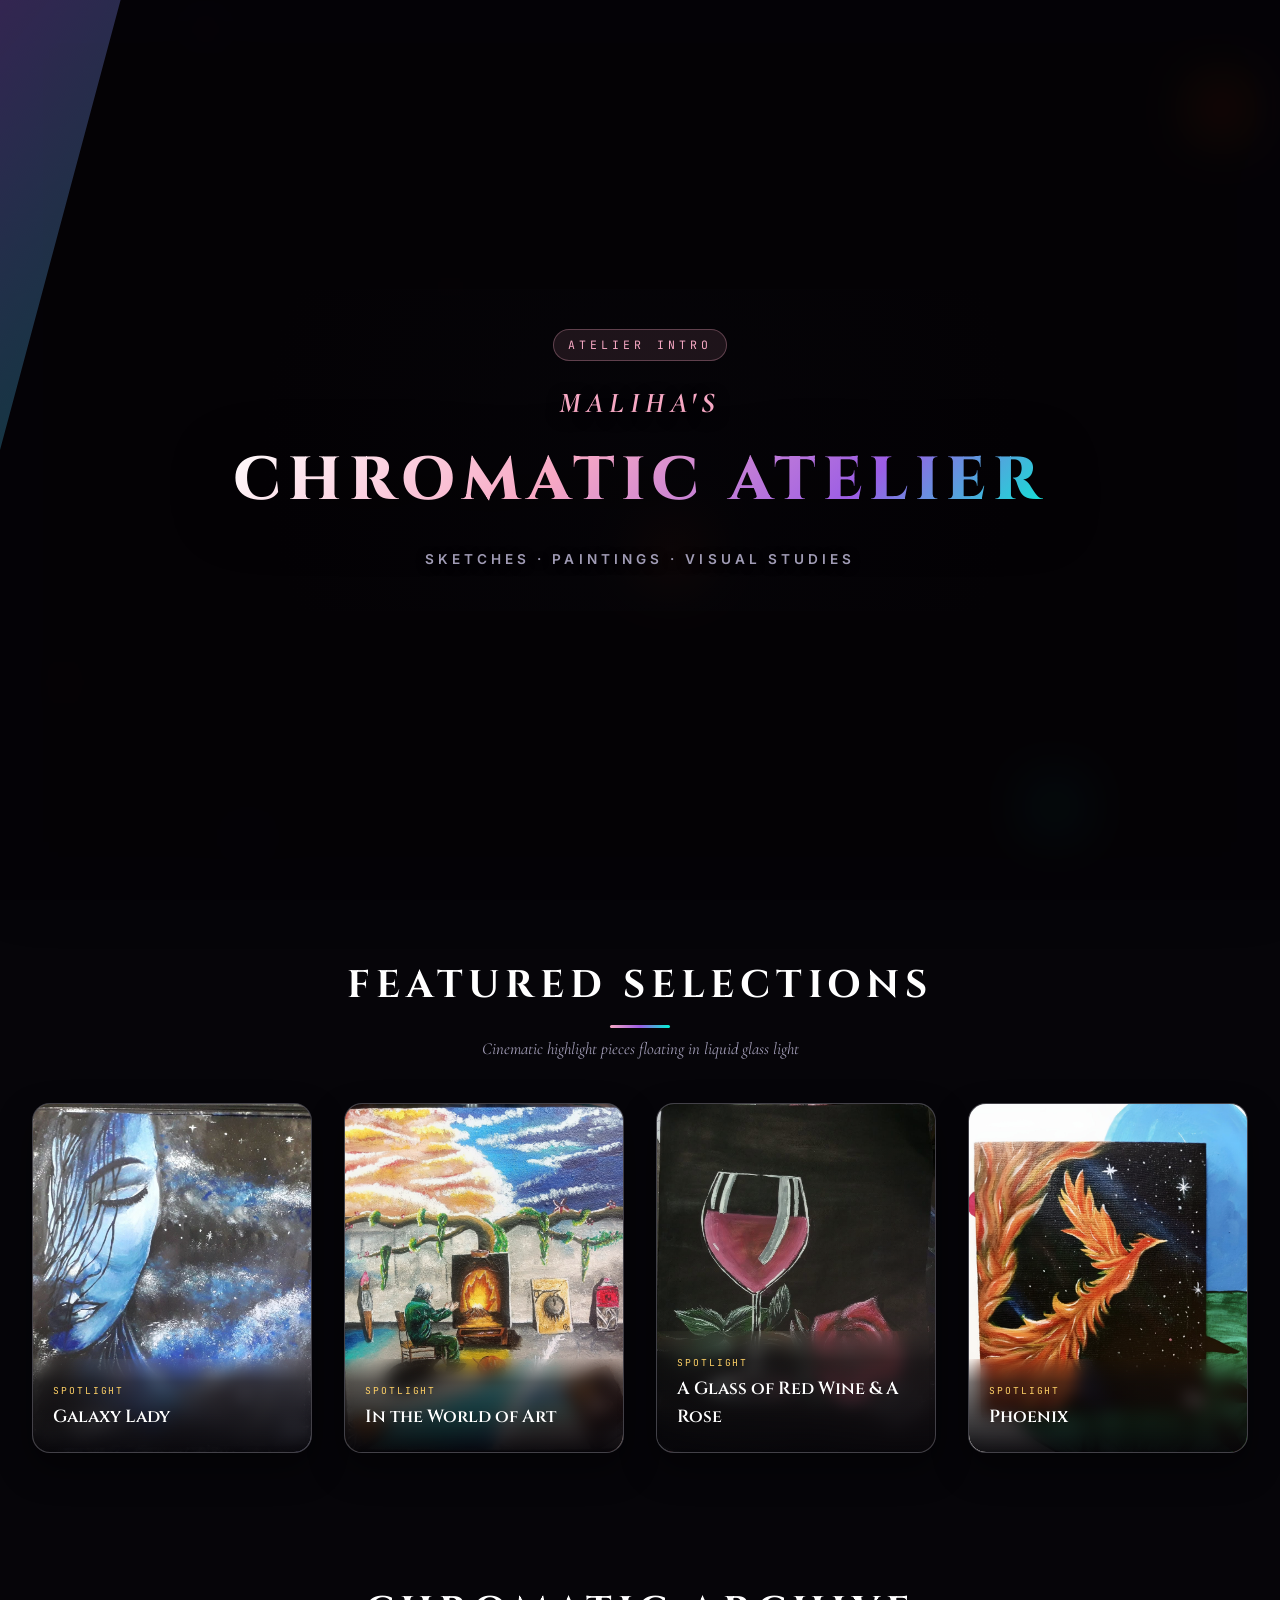
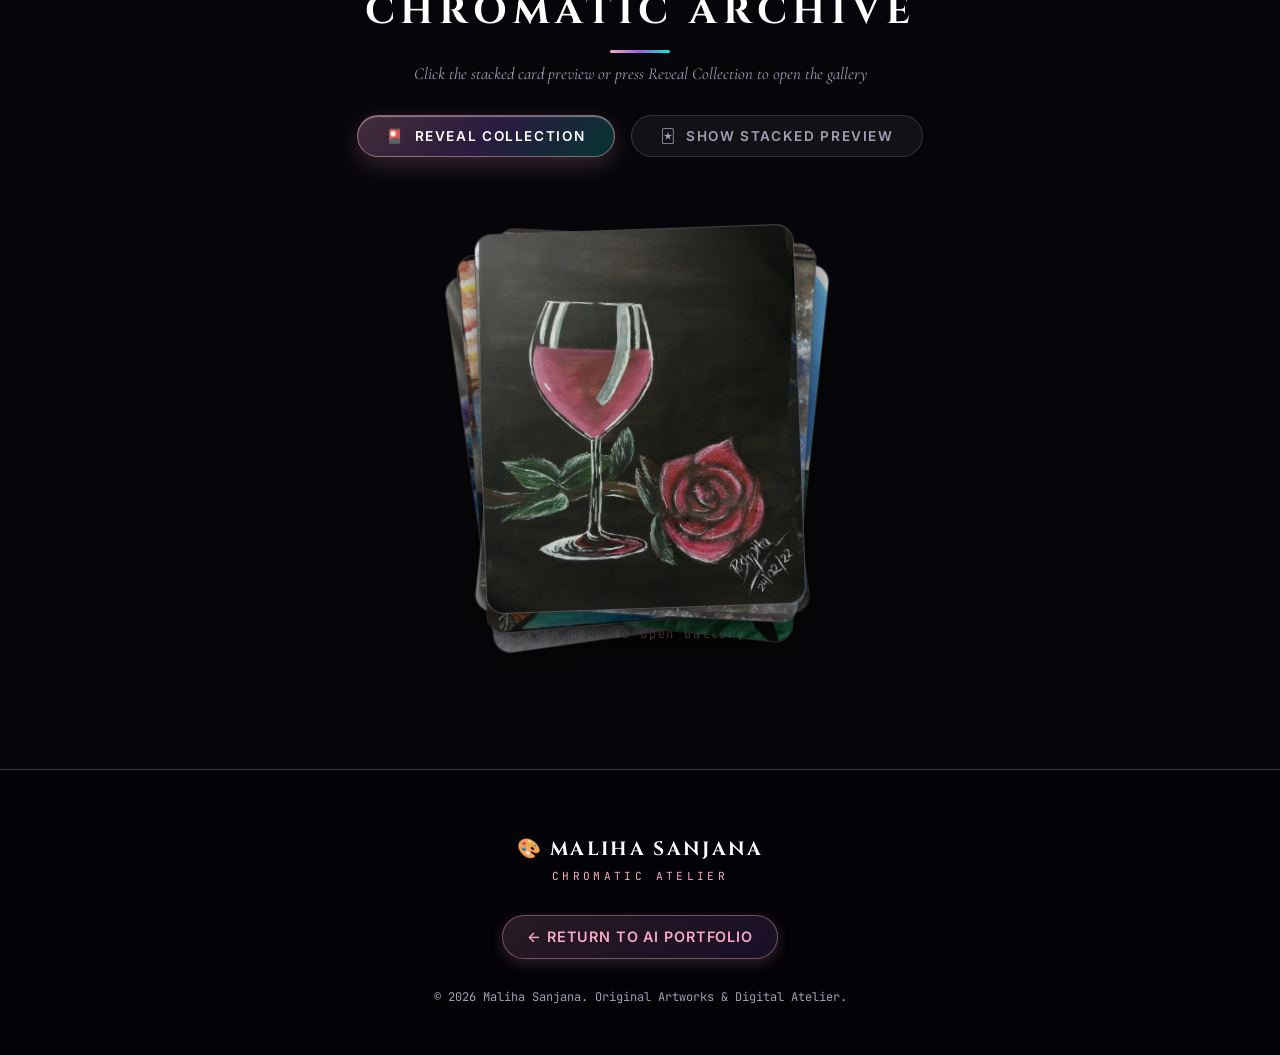
==== commit 9fc229f4: "Save stable art gallery version before bubble visibility and image frame refinements" ====
--- a/art.html
+++ b/art.html
@@ -65,6 +65,11 @@
                 <li><a href="#featured" class="art-nav-link">Featured</a></li>
                 <li><a href="#gallery" class="art-nav-link">Gallery</a></li>
                 <li><a href="index.html" class="art-back-btn" title="Return to main AI portfolio">← BACK TO PORTFOLIO</a></li>
+                <li>
+                    <button class="art-bubble-btn" id="artBubbleBtn" aria-label="Trigger floating glass bubbles mode" title="Floating Glass Bubbles Mode">
+                        <span class="bubble-btn-icon">🫧</span>
+                    </button>
+                </li>
             </ul>
 
             <button class="art-mobile-toggle" id="artMobileToggle" aria-label="Toggle Art Navigation Menu" aria-expanded="false">
--- a/art.css
+++ b/art.css
@@ -213,6 +213,24 @@
     padding: 0.75rem 2rem;
 }
 
+/* ==========================================================================
+   HEADER & LIQUID GLASS NAV
+   ========================================================================== */
+
+.art-header-wrapper {
+    position: fixed;
+    top: 0;
+    left: 0;
+    width: 100%;
+    z-index: 1000;
+    padding: 1.25rem 2rem;
+    transition: padding 0.3s ease;
+}
+
+.art-header-wrapper.scrolled {
+    padding: 0.75rem 2rem;
+}
+
 .art-nav {
     max-width: 1200px;
     margin: 0 auto;
@@ -220,14 +238,27 @@
     align-items: center;
     justify-content: space-between;
     padding: 0.75rem 1.75rem;
-    background: rgba(14, 12, 20, 0.78);
-    backdrop-filter: blur(24px) saturate(180%);
-    -webkit-backdrop-filter: blur(24px) saturate(180%);
+    background: linear-gradient(135deg, rgba(22, 18, 34, 0.85) 0%, rgba(14, 11, 22, 0.88) 100%);
+    backdrop-filter: blur(28px) saturate(200%);
+    -webkit-backdrop-filter: blur(28px) saturate(200%);
     border-radius: 9999px;
-    border: 1px solid rgba(255, 255, 255, 0.18);
-    box-shadow: 0 15px 35px rgba(0, 0, 0, 0.5), inset 0 1px 1px rgba(255, 255, 255, 0.3);
+    border: 1.5px solid rgba(255, 255, 255, 0.38);
+    box-shadow: 0 20px 50px rgba(0, 0, 0, 0.6), 0 0 25px rgba(247, 168, 196, 0.22), inset 0 2px 3px rgba(255, 255, 255, 0.75), inset 0 -2px 5px rgba(155, 93, 229, 0.25);
     position: relative;
     overflow: hidden;
+}
+
+.art-nav::before {
+    content: '';
+    position: absolute;
+    top: 0;
+    left: 0;
+    right: 0;
+    height: 50%;
+    background: linear-gradient(180deg, rgba(255, 255, 255, 0.35) 0%, rgba(255, 255, 255, 0.02) 100%);
+    border-top-left-radius: 9999px;
+    border-top-right-radius: 9999px;
+    pointer-events: none;
 }
 
 .art-logo {
@@ -236,6 +267,8 @@
     gap: 0.75rem;
     text-decoration: none;
     color: var(--art-text-primary);
+    position: relative;
+    z-index: 2;
 }
 
 .art-logo-mark {
@@ -274,6 +307,8 @@
     align-items: center;
     gap: 0.5rem;
     list-style: none;
+    position: relative;
+    z-index: 2;
 }
 
 .art-nav-link {
@@ -289,7 +324,7 @@
 .art-nav-link:hover,
 .art-nav-link.active {
     color: #ffffff;
-    background: rgba(255, 255, 255, 0.1);
+    background: rgba(255, 255, 255, 0.12);
 }
 
 .art-back-btn {
@@ -298,19 +333,45 @@
     font-weight: 600;
     letter-spacing: 0.05em;
     color: var(--art-blush);
-    background: linear-gradient(135deg, rgba(247, 168, 196, 0.18), rgba(155, 93, 229, 0.18));
-    border: 1px solid rgba(247, 168, 196, 0.4);
+    background: linear-gradient(135deg, rgba(247, 168, 196, 0.22), rgba(155, 93, 229, 0.22));
+    border: 1px solid rgba(247, 168, 196, 0.5);
     border-radius: 9999px;
     text-decoration: none;
-    box-shadow: 0 4px 15px rgba(247, 168, 196, 0.2), inset 0 1px 1px rgba(255, 255, 255, 0.3);
+    box-shadow: 0 4px 15px rgba(247, 168, 196, 0.25), inset 0 1px 1.5px rgba(255, 255, 255, 0.5);
     transition: all 0.3s var(--ease-liquid);
 }
 
 .art-back-btn:hover {
     color: #ffffff;
-    background: linear-gradient(135deg, rgba(247, 168, 196, 0.35), rgba(155, 93, 229, 0.35));
-    border-color: rgba(247, 168, 196, 0.7);
+    background: linear-gradient(135deg, rgba(247, 168, 196, 0.4), rgba(155, 93, 229, 0.4));
+    border-color: rgba(247, 168, 196, 0.8);
     transform: translateY(-1px) scale(1.03);
+}
+
+/* Tiny Bubble Button inside Navbar */
+.art-bubble-btn {
+    width: 36px;
+    height: 36px;
+    border-radius: 50%;
+    display: inline-flex;
+    align-items: center;
+    justify-content: center;
+    background: radial-gradient(circle at 35% 35%, rgba(255, 255, 255, 0.85) 0%, rgba(247, 168, 196, 0.4) 35%, rgba(0, 245, 212, 0.3) 70%, rgba(155, 93, 229, 0.25) 100%);
+    border: 1.5px solid rgba(255, 255, 255, 0.7);
+    box-shadow: 0 4px 15px rgba(247, 168, 196, 0.4), inset 0 1.5px 2px rgba(255, 255, 255, 0.95);
+    cursor: pointer;
+    transition: transform 0.35s var(--ease-liquid), box-shadow 0.35s ease;
+    backdrop-filter: blur(10px);
+}
+
+.art-bubble-btn:hover {
+    transform: scale(1.15) rotate(15deg);
+    box-shadow: 0 8px 25px rgba(247, 168, 196, 0.6), 0 0 15px rgba(0, 245, 212, 0.5);
+}
+
+.bubble-btn-icon {
+    font-size: 1rem;
+    filter: drop-shadow(0 1px 2px rgba(0, 0, 0, 0.4));
 }
 
 .art-mobile-toggle {
@@ -467,43 +528,141 @@
     font-weight: 300;
 }
 
-/* Stats Bar */
+/* Stats Bar (Ultra 3D Liquid Glass) */
 .art-stats-bar {
     display: flex;
     align-items: center;
     gap: 2rem;
     margin-top: 1rem;
-    padding: 0.8rem 2rem;
-    background: rgba(255, 255, 255, 0.03);
-    border: 1px solid rgba(255, 255, 255, 0.12);
+    padding: 0.85rem 2.2rem;
+    background: linear-gradient(135deg, rgba(255, 255, 255, 0.12) 0%, rgba(247, 168, 196, 0.1) 35%, rgba(155, 93, 229, 0.12) 70%, rgba(0, 245, 212, 0.08) 100%);
+    border: 1.5px solid rgba(255, 255, 255, 0.38);
     border-radius: 9999px;
-    backdrop-filter: blur(12px);
+    backdrop-filter: blur(20px) saturate(200%);
+    -webkit-backdrop-filter: blur(20px) saturate(200%);
+    box-shadow: 0 15px 40px rgba(0, 0, 0, 0.45), 0 6px 25px rgba(247, 168, 196, 0.22), inset 0 2px 3px rgba(255, 255, 255, 0.75), inset 0 -1.5px 3px rgba(155, 93, 229, 0.2);
+    position: relative;
+    overflow: hidden;
+}
+
+.art-stats-bar::before {
+    content: '';
+    position: absolute;
+    top: 0;
+    left: 0;
+    right: 0;
+    height: 50%;
+    background: linear-gradient(180deg, rgba(255, 255, 255, 0.35) 0%, rgba(255, 255, 255, 0.02) 100%);
+    border-top-left-radius: 9999px;
+    border-top-right-radius: 9999px;
+    pointer-events: none;
 }
 
 .art-stat-item {
     display: flex;
     flex-direction: column;
     align-items: center;
+    position: relative;
+    z-index: 2;
 }
 
 .stat-num {
     font-family: var(--font-display);
-    font-size: 1.25rem;
-    font-weight: 700;
-    color: var(--art-blush);
+    font-size: 1.3rem;
+    font-weight: 800;
+    color: #ffffff;
+    text-shadow: 0 2px 10px rgba(247, 168, 196, 0.5);
 }
 
 .stat-label {
     font-family: var(--font-mono);
     font-size: 0.65rem;
-    letter-spacing: 0.15em;
-    color: var(--art-text-muted);
+    letter-spacing: 0.18em;
+    color: var(--art-blush);
 }
 
 .art-stat-divider {
     width: 1px;
-    height: 24px;
-    background: rgba(255, 255, 255, 0.12);
+    height: 26px;
+    background: linear-gradient(180deg, rgba(255, 255, 255, 0.4), rgba(255, 255, 255, 0.1));
+    position: relative;
+    z-index: 2;
+}
+
+/* ==========================================================================
+   INTERACTIVE CLICK PAINT SPLASH & FLOATING GLASS SOAP BUBBLES
+   ========================================================================== */
+
+/* Click/Touch Pigment Bloom Splash */
+.click-paint-splash {
+    position: fixed;
+    pointer-events: none;
+    z-index: 9998;
+    border-radius: 50%;
+    transform: translate(-50%, -50%);
+    animation: clickSplashBloom 1.4s var(--ease-out-cubic) forwards;
+    filter: blur(12px);
+}
+
+@keyframes clickSplashBloom {
+    0% {
+        width: 12px;
+        height: 12px;
+        opacity: 0.85;
+        transform: translate(-50%, -50%) scale(0.3);
+    }
+    50% {
+        opacity: 0.6;
+    }
+    100% {
+        width: 180px;
+        height: 180px;
+        opacity: 0;
+        transform: translate(-50%, -50%) scale(1.6);
+    }
+}
+
+/* Floating Glass Soap Bubbles */
+.glass-soap-bubble {
+    position: fixed;
+    pointer-events: none;
+    z-index: 9997;
+    border-radius: 50%;
+    background: radial-gradient(circle at 32% 32%, rgba(255, 255, 255, 0.75) 0%, rgba(247, 168, 196, 0.35) 30%, rgba(0, 245, 212, 0.22) 65%, rgba(155, 93, 229, 0.15) 100%);
+    border: 1.5px solid rgba(255, 255, 255, 0.6);
+    box-shadow: inset 0 2px 4px rgba(255, 255, 255, 0.8), 0 8px 25px rgba(247, 168, 196, 0.25);
+    backdrop-filter: blur(6px);
+    -webkit-backdrop-filter: blur(6px);
+    animation: floatBubbleUp var(--duration, 7s) cubic-bezier(0.25, 0.46, 0.45, 0.94) forwards;
+}
+
+.glass-soap-bubble::before {
+    content: '';
+    position: absolute;
+    top: 15%;
+    left: 20%;
+    width: 25%;
+    height: 25%;
+    border-radius: 50%;
+    background: rgba(255, 255, 255, 0.85);
+    filter: blur(1px);
+}
+
+@keyframes floatBubbleUp {
+    0% {
+        opacity: 0;
+        transform: translate3d(0, 0, 0) rotate(0deg) scale(0.6);
+    }
+    15% {
+        opacity: 0.9;
+    }
+    85% {
+        opacity: 0.85;
+    }
+    100% {
+        opacity: 0;
+        transform: translate3d(var(--drift-x, 40px), -105vh, 0) rotate(var(--rot, 360deg)) scale(1.1);
+    }
 }
 
 /* Category Filter Controls */
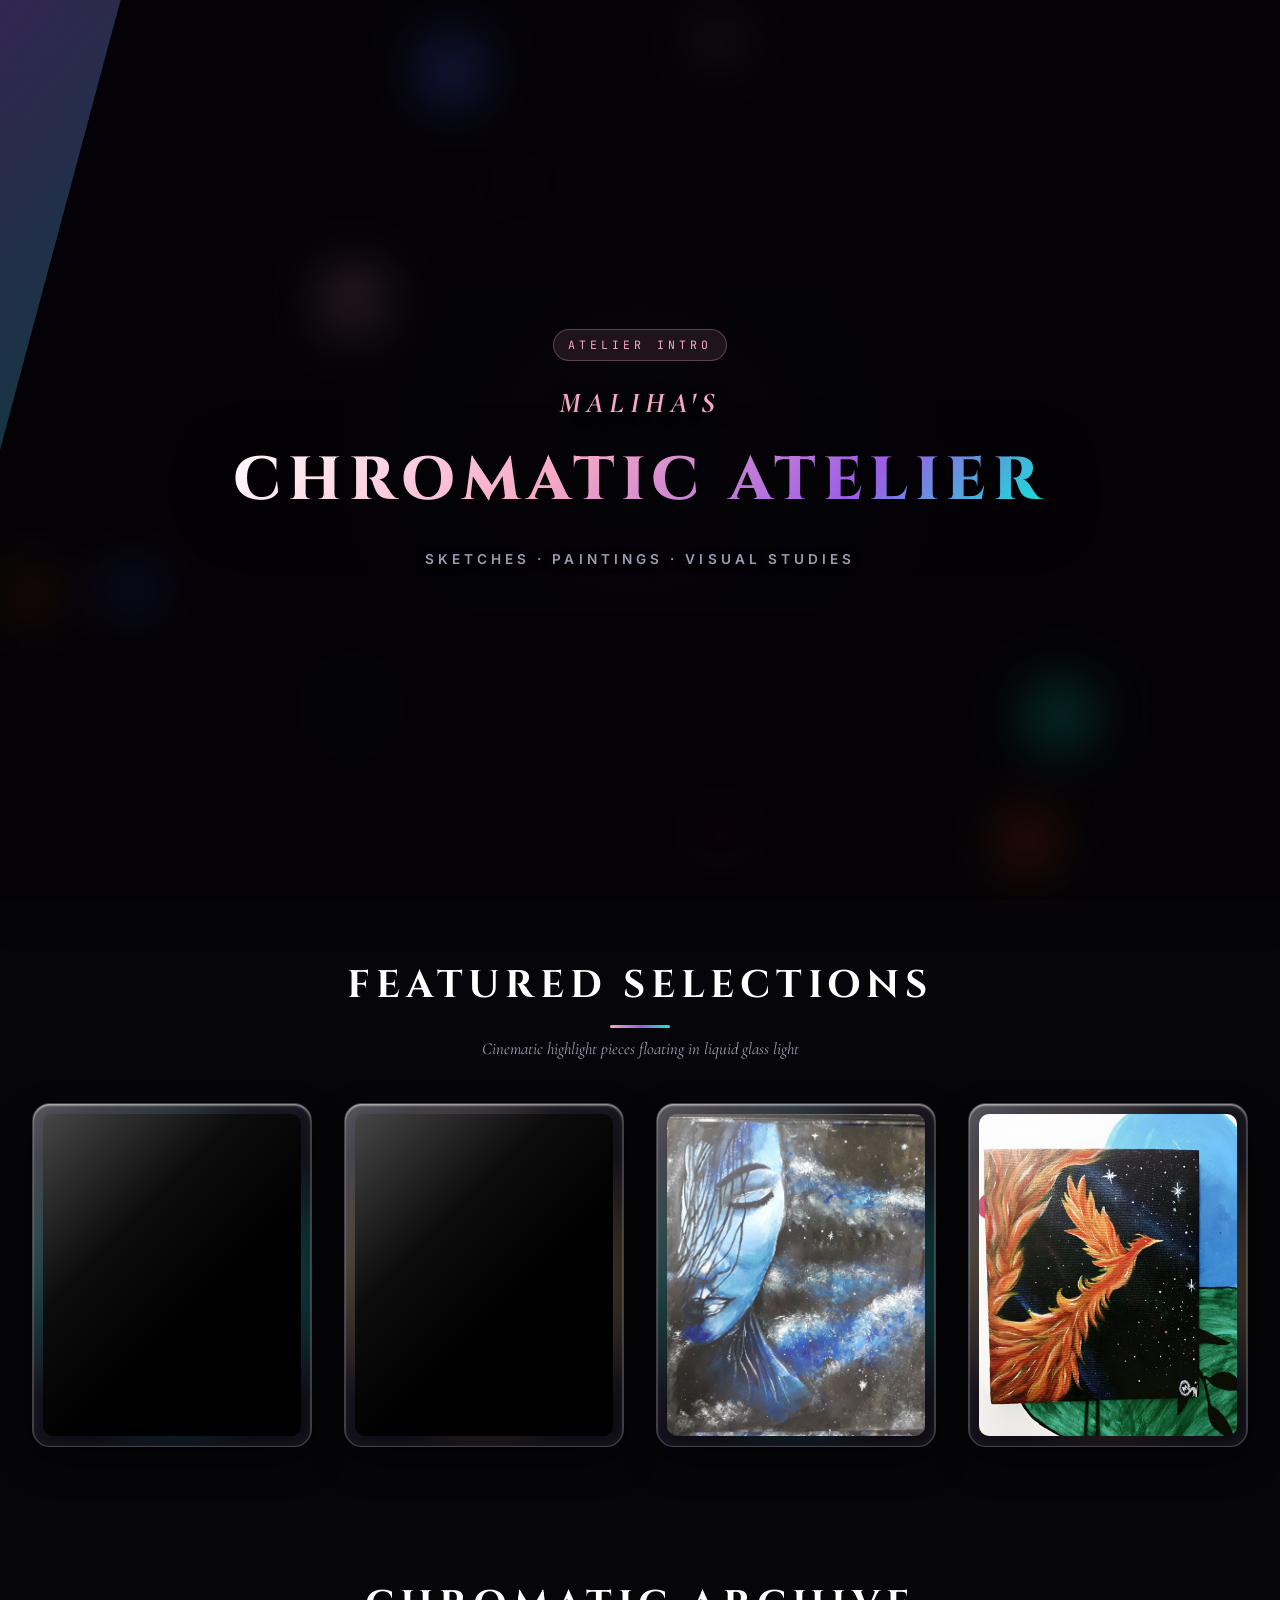
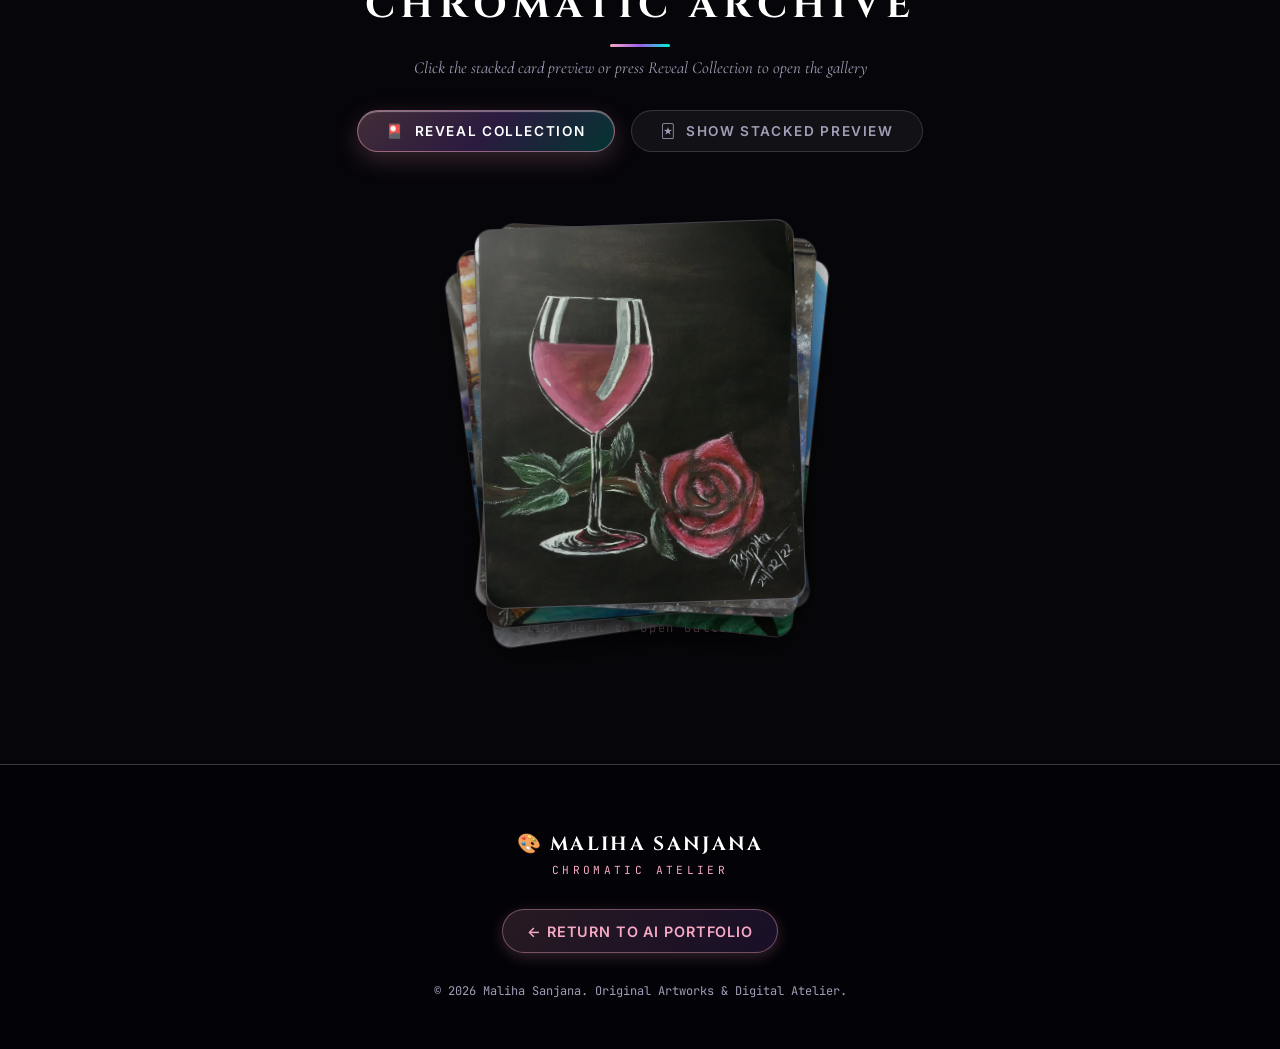
==== commit c84a6837: "Save stable Chromatic Atelier version before icon visibility, glow shadows, hover lift, and mobile n" ====
--- a/art.html
+++ b/art.html
@@ -65,18 +65,18 @@
                 <li><a href="#featured" class="art-nav-link">Featured</a></li>
                 <li><a href="#gallery" class="art-nav-link">Gallery</a></li>
                 <li><a href="index.html" class="art-back-btn" title="Return to main AI portfolio">← BACK TO PORTFOLIO</a></li>
-                <li>
-                    <button class="art-bubble-btn" id="artBubbleBtn" aria-label="Trigger floating glass bubbles mode" title="Floating Glass Bubbles Mode">
-                        <span class="bubble-btn-icon">🫧</span>
-                    </button>
-                </li>
             </ul>
 
-            <button class="art-mobile-toggle" id="artMobileToggle" aria-label="Toggle Art Navigation Menu" aria-expanded="false">
-                <span></span>
-                <span></span>
-                <span></span>
-            </button>
+            <div class="art-nav-actions">
+                <button class="art-bubble-btn" id="artBubbleBtn" aria-label="Trigger floating glass bubbles mode" title="Floating Glass Bubbles Mode">
+                    <span class="bubble-btn-icon">🫧</span>
+                </button>
+                <button class="art-mobile-toggle" id="artMobileToggle" aria-label="Toggle Art Navigation Menu" aria-expanded="false">
+                    <span></span>
+                    <span></span>
+                    <span></span>
+                </button>
+            </div>
         </nav>
     </header>
 
@@ -160,50 +160,62 @@
             </div>
 
             <div class="art-featured-stage">
-                <!-- Highlight 1: Galaxy Lady -->
-                <div class="featured-card accent-sapphire" data-index="10">
-                    <div class="featured-glass-wrapper">
-                        <img src="assets/art/galaxy-lady.jpg" alt="Galaxy Lady" class="featured-img" loading="lazy" decoding="async" />
-                        <div class="featured-glow"></div>
-                        <div class="featured-meta">
+                <!-- Highlight 1: Serenity -->
+                <div class="art-card featured-card" data-category="nature" data-accent="teal-blue" data-index="23">
+                    <div class="art-glass-frame">
+                        <div class="glass-reflection-streak"></div>
+                        <div class="art-image-container">
+                            <img src="assets/art/serenity.jpg" alt="Serenity" class="art-image" loading="lazy" decoding="async" />
+                        </div>
+                        <div class="art-card-glow"></div>
+                        <div class="art-card-overlay">
                             <span class="featured-badge">SPOTLIGHT</span>
-                            <h3 class="featured-title">Galaxy Lady</h3>
-                        </div>
-                    </div>
-                </div>
-
-                <!-- Highlight 2: In the World of Art -->
-                <div class="featured-card accent-crimson" data-index="14">
-                    <div class="featured-glass-wrapper">
-                        <img src="assets/art/in-the-world-of-art.jpg" alt="In the World of Art" class="featured-img" loading="lazy" decoding="async" />
-                        <div class="featured-glow"></div>
-                        <div class="featured-meta">
+                            <h3 class="art-card-title">Serenity</h3>
+                        </div>
+                    </div>
+                </div>
+
+                <!-- Highlight 2: Realism -->
+                <div class="art-card featured-card" data-category="portraits" data-accent="warm-amber" data-index="22">
+                    <div class="art-glass-frame">
+                        <div class="glass-reflection-streak"></div>
+                        <div class="art-image-container">
+                            <img src="assets/art/realism.jpg" alt="Realism" class="art-image" loading="lazy" decoding="async" />
+                        </div>
+                        <div class="art-card-glow"></div>
+                        <div class="art-card-overlay">
                             <span class="featured-badge">SPOTLIGHT</span>
-                            <h3 class="featured-title">In the World of Art</h3>
-                        </div>
-                    </div>
-                </div>
-
-                <!-- Highlight 3: A Glass of Red Wine & A Rose -->
-                <div class="featured-card accent-rose" data-index="0">
-                    <div class="featured-glass-wrapper">
-                        <img src="assets/art/a-glass-of-red-wine-and-a-rose.jpg" alt="A Glass of Red Wine & A Rose" class="featured-img" loading="lazy" decoding="async" />
-                        <div class="featured-glow"></div>
-                        <div class="featured-meta">
+                            <h3 class="art-card-title">Realism</h3>
+                        </div>
+                    </div>
+                </div>
+
+                <!-- Highlight 3: Galaxy Lady -->
+                <div class="art-card featured-card" data-category="portraits" data-accent="sapphire-violet" data-index="10">
+                    <div class="art-glass-frame">
+                        <div class="glass-reflection-streak"></div>
+                        <div class="art-image-container">
+                            <img src="assets/art/galaxy-lady.jpg" alt="Galaxy Lady" class="art-image" loading="lazy" decoding="async" />
+                        </div>
+                        <div class="art-card-glow"></div>
+                        <div class="art-card-overlay">
                             <span class="featured-badge">SPOTLIGHT</span>
-                            <h3 class="featured-title">A Glass of Red Wine & A Rose</h3>
+                            <h3 class="art-card-title">Galaxy Lady</h3>
                         </div>
                     </div>
                 </div>
 
                 <!-- Highlight 4: Phoenix -->
-                <div class="featured-card accent-amber" data-index="21">
-                    <div class="featured-glass-wrapper">
-                        <img src="assets/art/phoenix.jpg" alt="Phoenix" class="featured-img" loading="lazy" decoding="async" />
-                        <div class="featured-glow"></div>
-                        <div class="featured-meta">
+                <div class="art-card featured-card" data-category="surreal" data-accent="fire-orange" data-index="21">
+                    <div class="art-glass-frame">
+                        <div class="glass-reflection-streak"></div>
+                        <div class="art-image-container">
+                            <img src="assets/art/phoenix.jpg" alt="Phoenix" class="art-image" loading="lazy" decoding="async" />
+                        </div>
+                        <div class="art-card-glow"></div>
+                        <div class="art-card-overlay">
                             <span class="featured-badge">SPOTLIGHT</span>
-                            <h3 class="featured-title">Phoenix</h3>
+                            <h3 class="art-card-title">Phoenix</h3>
                         </div>
                     </div>
                 </div>
--- a/art.css
+++ b/art.css
@@ -1040,30 +1040,33 @@
     opacity: 1;
 }
 
-/* Controlled & Subtle Color Glow Accent */
+/* Controlled & Vivid Color Glow Accent */
 .art-card-glow {
     position: absolute;
-    inset: -10px;
-    border-radius: 22px;
+    inset: -14px;
+    border-radius: 26px;
     pointer-events: none;
-    opacity: 0.25;
-    transition: opacity 0.4s ease;
+    opacity: 0.65;
+    transition: opacity 0.4s ease, filter 0.4s ease;
     z-index: -1;
+    filter: blur(8px);
 }
 
 .art-card[data-accent="rose-crimson"] .art-card-glow,
 .art-card[data-accent="crimson"] .art-card-glow,
-.art-card[data-accent="deep-crimson"] .art-card-glow { background: radial-gradient(circle at center, rgba(230, 57, 70, 0.35), transparent 70%); }
+.art-card[data-accent="deep-crimson"] .art-card-glow { background: radial-gradient(circle at center, rgba(230, 57, 70, 0.5), rgba(247, 168, 196, 0.25) 50%, transparent 75%); }
 
 .art-card[data-accent="sapphire-violet"] .art-card-glow,
 .art-card[data-accent="sapphire-teal"] .art-card-glow,
 .art-card[data-accent="cyan-ice"] .art-card-glow,
 .art-card[data-accent="teal-blue"] .art-card-glow,
-.art-card[data-accent="violet-cyan"] .art-card-glow { background: radial-gradient(circle at center, rgba(67, 97, 238, 0.35), transparent 70%); }
+.art-card[data-accent="violet-cyan"] .art-card-glow,
+.art-card[data-accent="violet-pink"] .art-card-glow,
+.art-card[data-accent="violet"] .art-card-glow { background: radial-gradient(circle at center, rgba(67, 97, 238, 0.5), rgba(0, 245, 212, 0.3) 50%, transparent 75%); }
 
 .art-card[data-accent="emerald-teal"] .art-card-glow,
 .art-card[data-accent="emerald"] .art-card-glow,
-.art-card[data-accent="emerald-gold"] .art-card-glow { background: radial-gradient(circle at center, rgba(16, 185, 129, 0.35), transparent 70%); }
+.art-card[data-accent="emerald-gold"] .art-card-glow { background: radial-gradient(circle at center, rgba(16, 185, 129, 0.5), rgba(0, 245, 212, 0.25) 50%, transparent 75%); }
 
 .art-card[data-accent="amber"] .art-card-glow,
 .art-card[data-accent="amber-warm"] .art-card-glow,
@@ -1072,11 +1075,16 @@
 .art-card[data-accent="warm-brown"] .art-card-glow,
 .art-card[data-accent="warm-amber"] .art-card-glow,
 .art-card[data-accent="fire-orange"] .art-card-glow,
-.art-card[data-accent="coral"] .art-card-glow { background: radial-gradient(circle at center, rgba(251, 86, 7, 0.35), transparent 70%); }
+.art-card[data-accent="coral"] .art-card-glow { background: radial-gradient(circle at center, rgba(251, 86, 7, 0.5), rgba(255, 209, 102, 0.3) 50%, transparent 75%); }
 
 .art-card[data-accent="monochrome"] .art-card-glow,
 .art-card[data-accent="monochrome-slate"] .art-card-glow,
-.art-card[data-accent="silver-graphite"] .art-card-glow { background: radial-gradient(circle at center, rgba(255, 255, 255, 0.2), transparent 70%); }
+.art-card[data-accent="silver-graphite"] .art-card-glow { background: radial-gradient(circle at center, rgba(255, 255, 255, 0.35), rgba(163, 158, 184, 0.2) 50%, transparent 75%); }
+
+.art-card:hover .art-card-glow {
+    opacity: 0.95;
+    filter: blur(12px);
+}
 
 .art-card:hover .art-card-glow {
     opacity: 0.6;
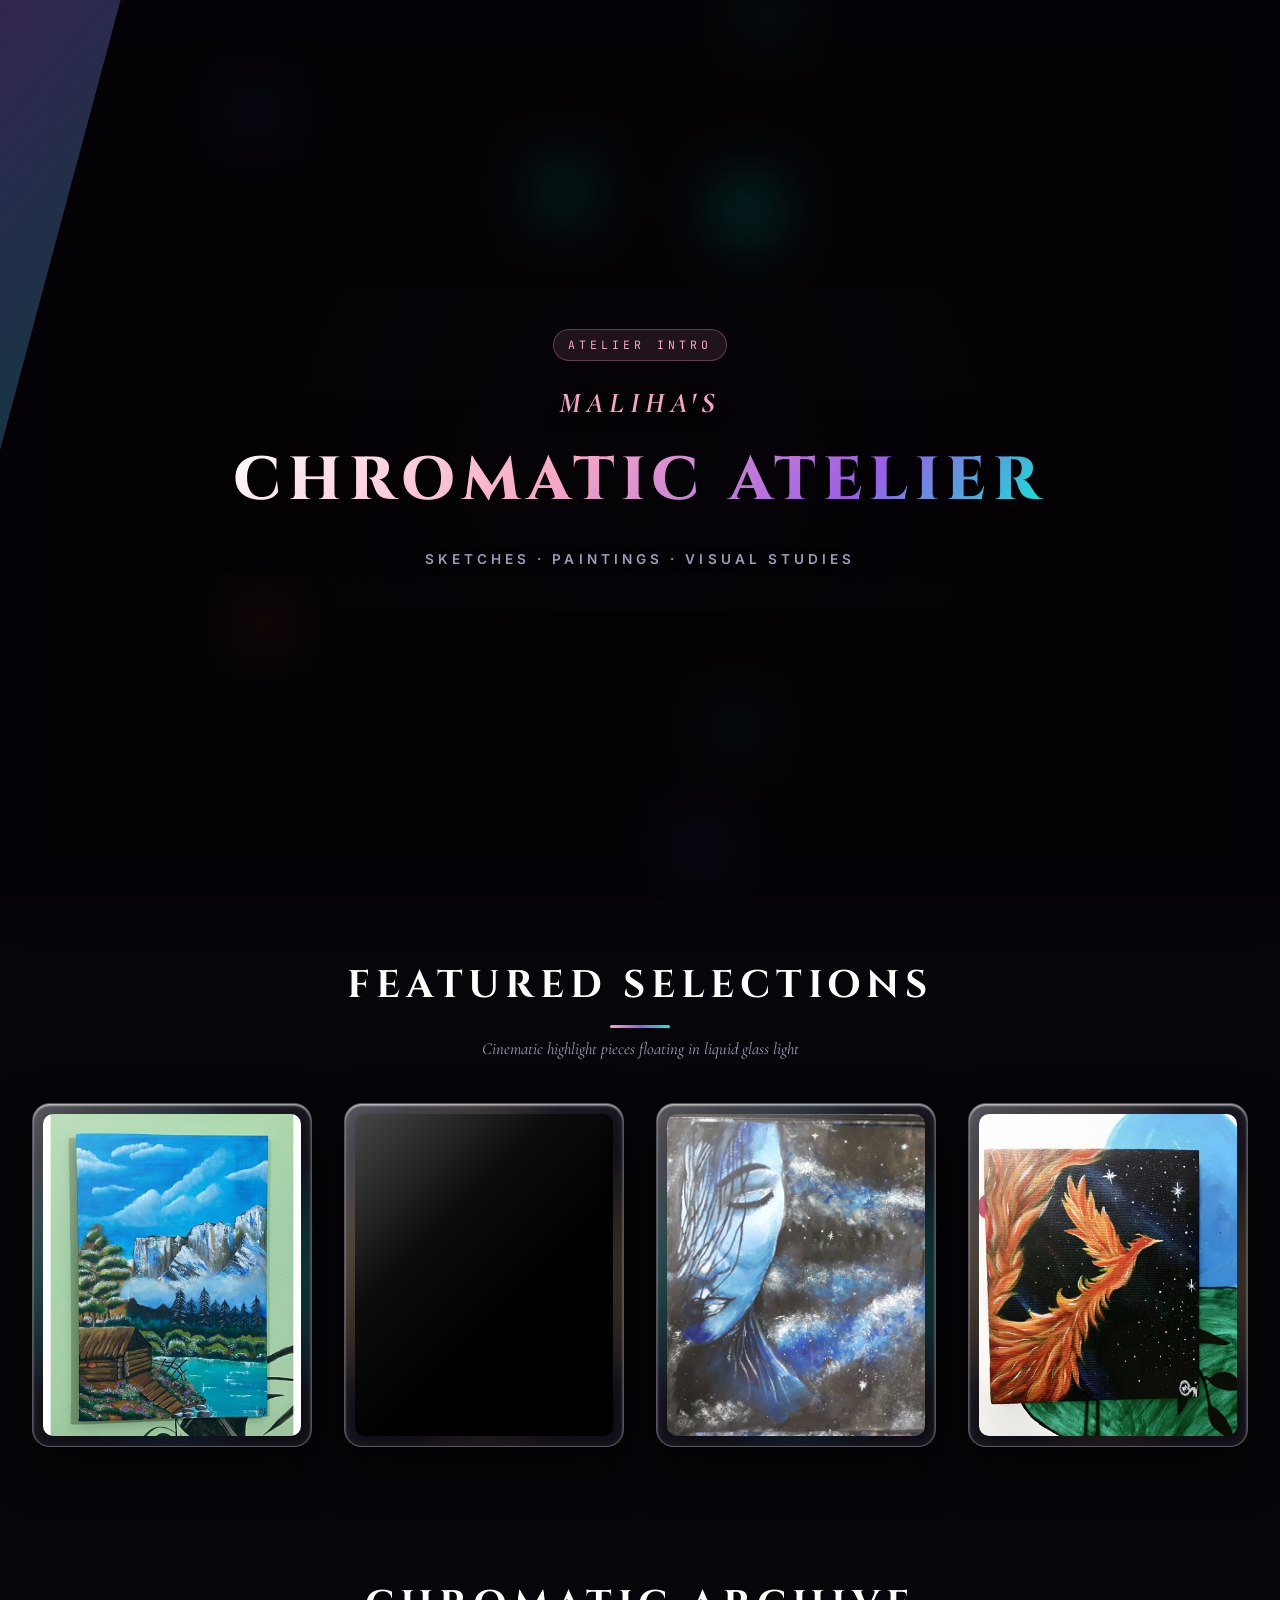
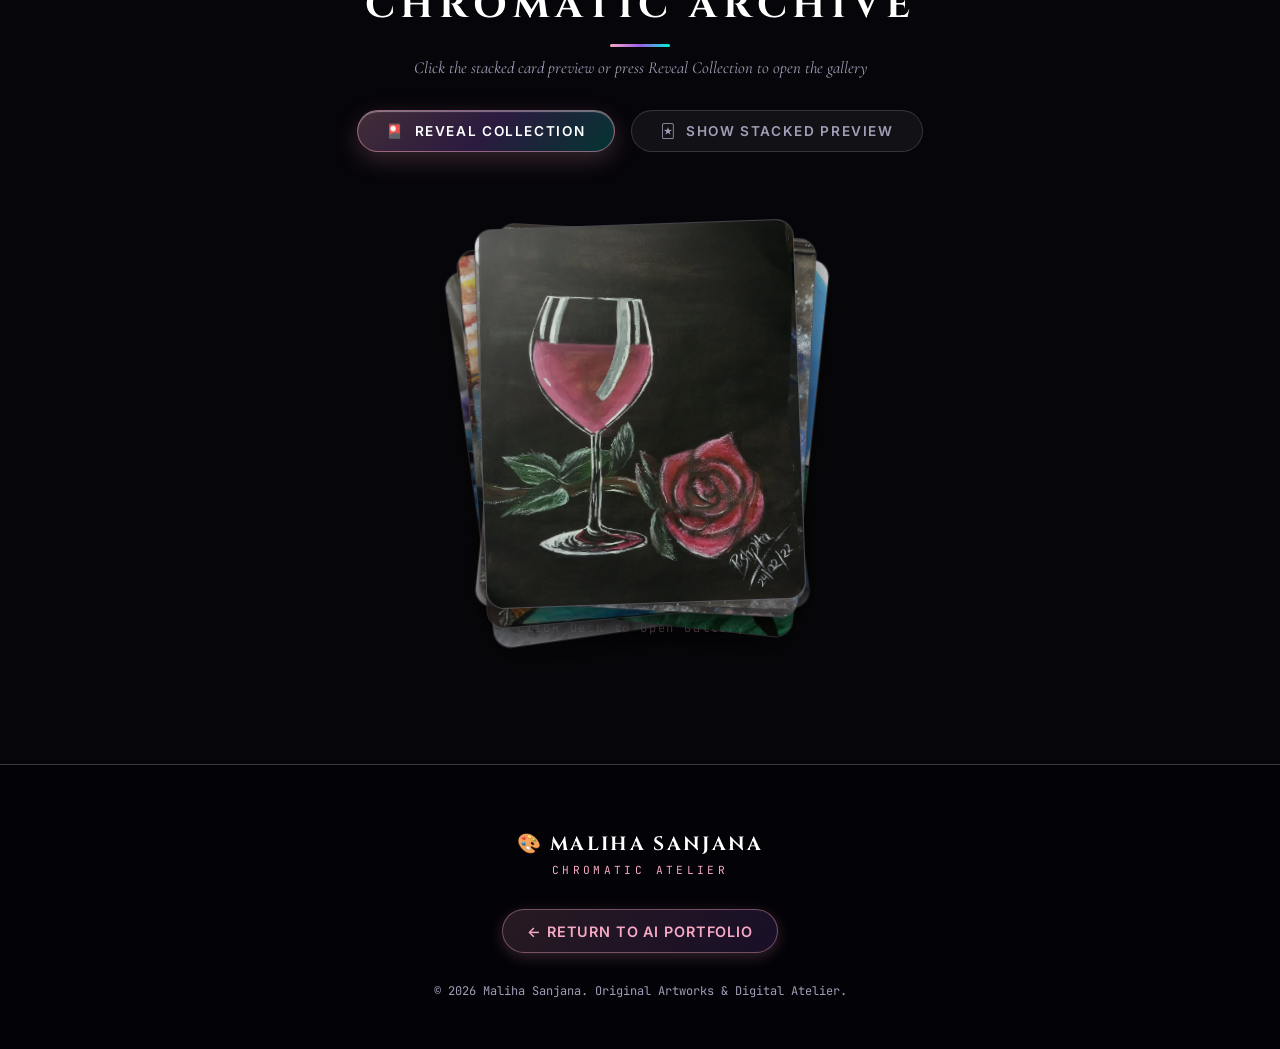
==== commit 5a45d97c: "Save current Chromatic Atelier version before bubble icon asset and artwork shadow glow fix" ====
--- a/art.html
+++ b/art.html
@@ -69,7 +69,11 @@
 
             <div class="art-nav-actions">
                 <button class="art-bubble-btn" id="artBubbleBtn" aria-label="Trigger floating glass bubbles mode" title="Floating Glass Bubbles Mode">
-                    <span class="bubble-btn-icon">🫧</span>
+                    <svg class="bubble-svg-icon" width="18" height="18" viewBox="0 0 24 24" fill="none" stroke="currentColor" stroke-width="2.2" stroke-linecap="round" stroke-linejoin="round">
+                        <circle cx="12" cy="12" r="9" fill="rgba(255, 255, 255, 0.2)"></circle>
+                        <path d="M8.5 7.5 A 5 5 0 0 1 15.5 8.5" stroke="#ffffff" stroke-width="2.2"></path>
+                        <circle cx="16" cy="7.5" r="1.2" fill="#ffffff"></circle>
+                    </svg>
                 </button>
                 <button class="art-mobile-toggle" id="artMobileToggle" aria-label="Toggle Art Navigation Menu" aria-expanded="false">
                     <span></span>
--- a/art.css
+++ b/art.css
@@ -356,22 +356,30 @@
     display: inline-flex;
     align-items: center;
     justify-content: center;
-    background: radial-gradient(circle at 35% 35%, rgba(255, 255, 255, 0.85) 0%, rgba(247, 168, 196, 0.4) 35%, rgba(0, 245, 212, 0.3) 70%, rgba(155, 93, 229, 0.25) 100%);
-    border: 1.5px solid rgba(255, 255, 255, 0.7);
-    box-shadow: 0 4px 15px rgba(247, 168, 196, 0.4), inset 0 1.5px 2px rgba(255, 255, 255, 0.95);
+    background: radial-gradient(circle at 35% 35%, #ffffff 0%, rgba(247, 168, 196, 0.95) 45%, rgba(0, 245, 212, 0.85) 75%, rgba(155, 93, 229, 0.8) 100%);
+    border: 1.8px solid #ffffff;
+    box-shadow: 0 4px 18px rgba(247, 168, 196, 0.65), 0 0 15px rgba(0, 245, 212, 0.55), inset 0 2px 3px #ffffff;
     cursor: pointer;
     transition: transform 0.35s var(--ease-liquid), box-shadow 0.35s ease;
     backdrop-filter: blur(10px);
+    color: #0b0914;
 }
 
 .art-bubble-btn:hover {
-    transform: scale(1.15) rotate(15deg);
-    box-shadow: 0 8px 25px rgba(247, 168, 196, 0.6), 0 0 15px rgba(0, 245, 212, 0.5);
-}
-
-.bubble-btn-icon {
-    font-size: 1rem;
-    filter: drop-shadow(0 1px 2px rgba(0, 0, 0, 0.4));
+    transform: scale(1.18) rotate(15deg);
+    box-shadow: 0 8px 28px rgba(247, 168, 196, 0.85), 0 0 22px rgba(0, 245, 212, 0.75), inset 0 2.5px 3px #ffffff;
+}
+
+.bubble-svg-icon {
+    width: 18px;
+    height: 18px;
+    color: #0c0a15;
+    filter: drop-shadow(0 1px 2px rgba(255, 255, 255, 0.8));
+    transition: transform 0.3s ease;
+}
+
+.art-bubble-btn:hover .bubble-svg-icon {
+    transform: scale(1.1);
 }
 
 .art-mobile-toggle {
@@ -975,18 +983,18 @@
     position: relative;
     cursor: pointer;
     border-radius: 18px;
-    transition: transform 0.4s var(--ease-liquid), box-shadow 0.4s ease, opacity 0.4s ease;
+    transition: transform 0.4s var(--ease-liquid), opacity 0.4s ease;
     opacity: 1;
 }
 
 .art-card.receder {
-    opacity: 0.65;
-    transform: scale(0.97);
+    opacity: 0.6;
+    transform: scale(0.96);
 }
 
 .art-card:hover {
-    z-index: 10;
-    transform: translateY(-8px) scale(1.03);
+    z-index: 12;
+    transform: translateY(-12px) scale(1.04);
 }
 
 /* Visible Luxury Glass Frame */
@@ -997,11 +1005,12 @@
     background: var(--art-bg-card);
     backdrop-filter: blur(20px) saturate(180%);
     -webkit-backdrop-filter: blur(20px) saturate(180%);
-    border: 1px solid rgba(255, 255, 255, 0.22);
-    box-shadow: inset 0 1.5px 2px rgba(255, 255, 255, 0.6), inset 0 0 15px rgba(255, 255, 255, 0.05), 0 15px 35px rgba(0, 0, 0, 0.45);
+    border: 1px solid rgba(255, 255, 255, 0.3);
+    box-shadow: inset 0 1.5px 2px rgba(255, 255, 255, 0.7), inset 0 0 15px rgba(255, 255, 255, 0.08), 0 18px 45px rgba(0, 0, 0, 0.55);
     display: flex;
     flex-direction: column;
     overflow: hidden;
+    transition: border-color 0.4s ease, box-shadow 0.4s ease;
 }
 
 .art-image-container {
@@ -1360,6 +1369,45 @@
 
 /* Responsive Media Queries */
 @media (max-width: 900px) {
+    .art-header-wrapper {
+        padding: 0.75rem 1.2rem;
+    }
+
+    .art-nav {
+        padding: 0.5rem 1.15rem;
+    }
+
+    .art-logo {
+        gap: 0.55rem;
+    }
+
+    .art-logo-mark {
+        font-size: 1.25rem;
+    }
+
+    .art-logo-name {
+        font-size: 0.8rem;
+    }
+
+    .art-logo-sub {
+        font-size: 0.55rem;
+        letter-spacing: 0.2em;
+    }
+
+    .art-nav-actions {
+        gap: 0.5rem;
+    }
+
+    .art-bubble-btn {
+        width: 32px;
+        height: 32px;
+    }
+
+    .bubble-svg-icon {
+        width: 16px;
+        height: 16px;
+    }
+
     .art-nav-links { display: none; }
     .art-mobile-toggle { display: flex; }
     .art-featured-stage { grid-template-columns: repeat(2, 1fr); }
@@ -1368,11 +1416,19 @@
 }
 
 @media (max-width: 600px) {
+    .art-header-wrapper {
+        padding: 0.5rem 0.85rem;
+    }
+
+    .art-nav {
+        padding: 0.45rem 0.95rem;
+    }
+
     .art-featured-stage { grid-template-columns: 1fr; }
     .art-gallery-grid { grid-template-columns: 1fr; gap: 1.5rem; }
     .art-stats-bar { flex-direction: column; gap: 0.5rem; border-radius: 16px; }
     .art-stat-divider { width: 40px; height: 1px; }
-    .art-hero-section { padding-top: 7.5rem; }
+    .art-hero-section { padding-top: 6.8rem; }
     .lightbox-nav-btn { width: 40px; height: 40px; }
     .deck-preview-stack { width: 260px; height: 320px; }
 }
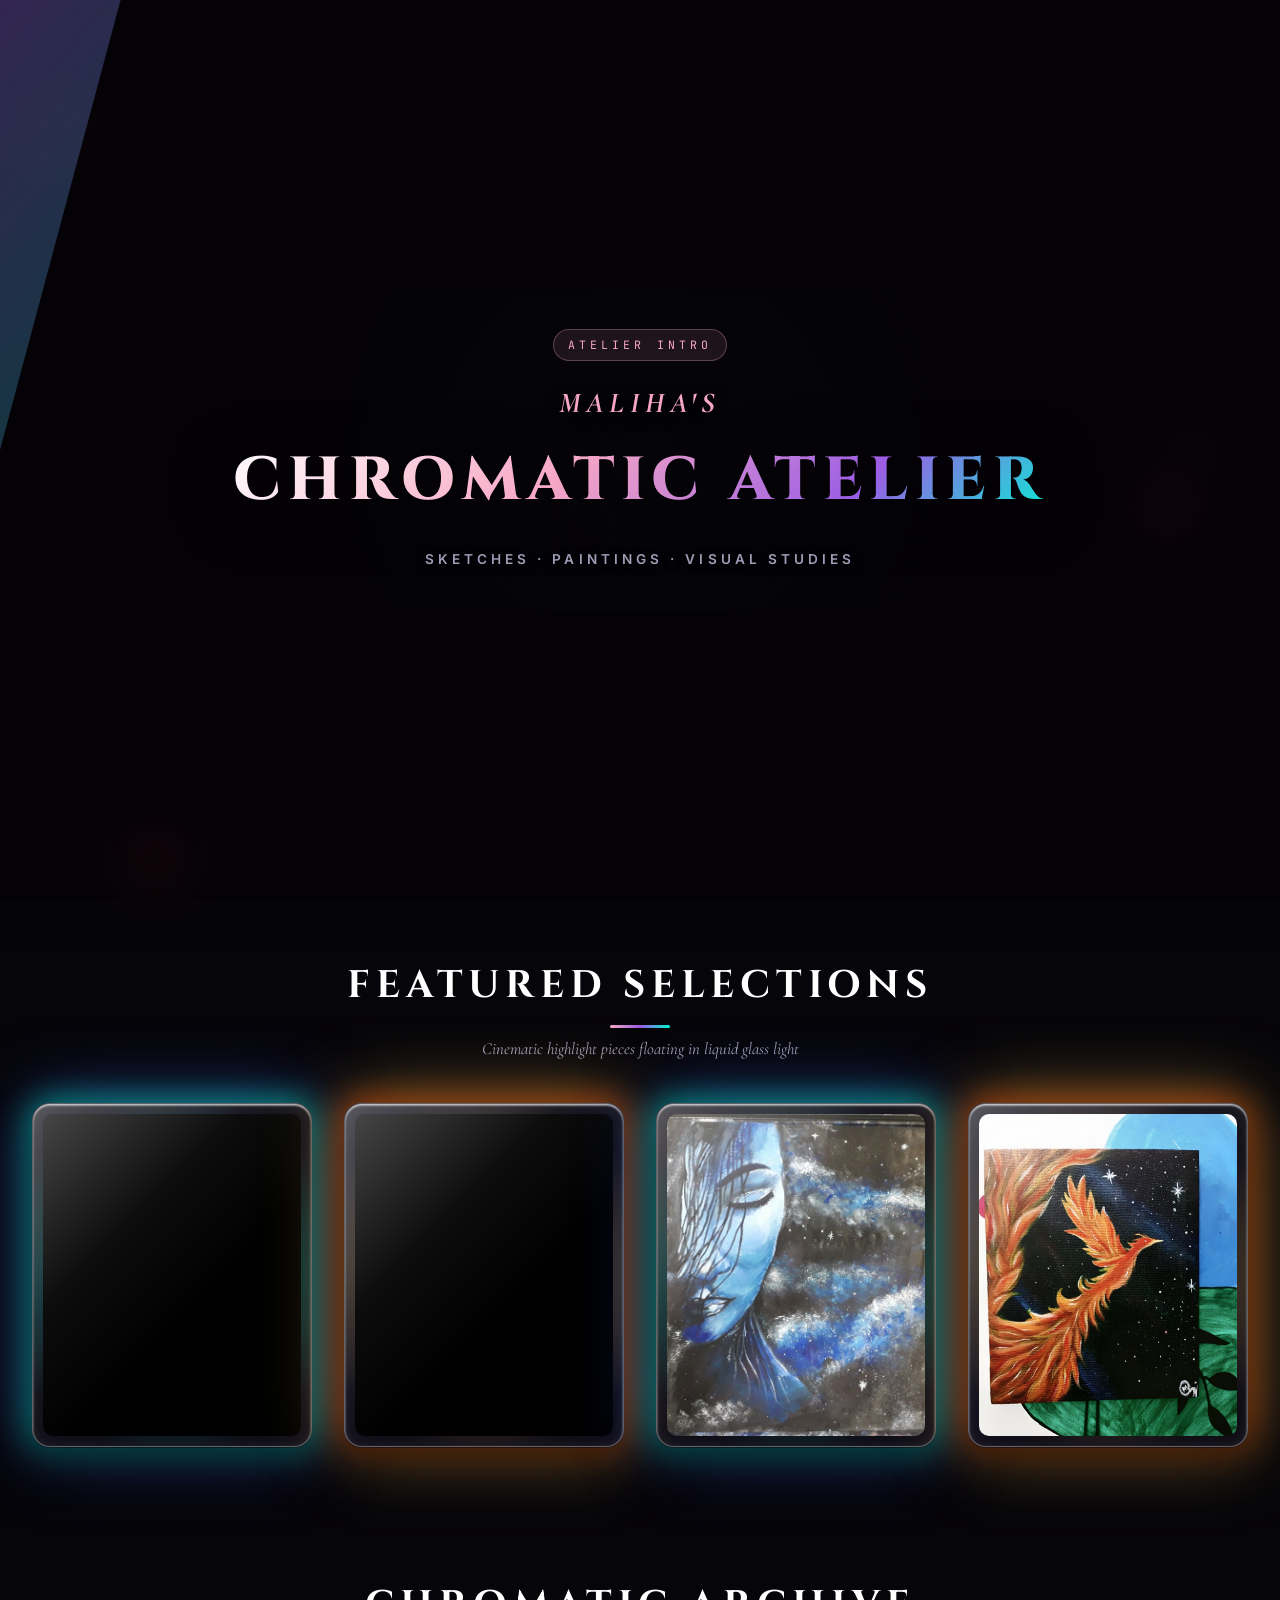
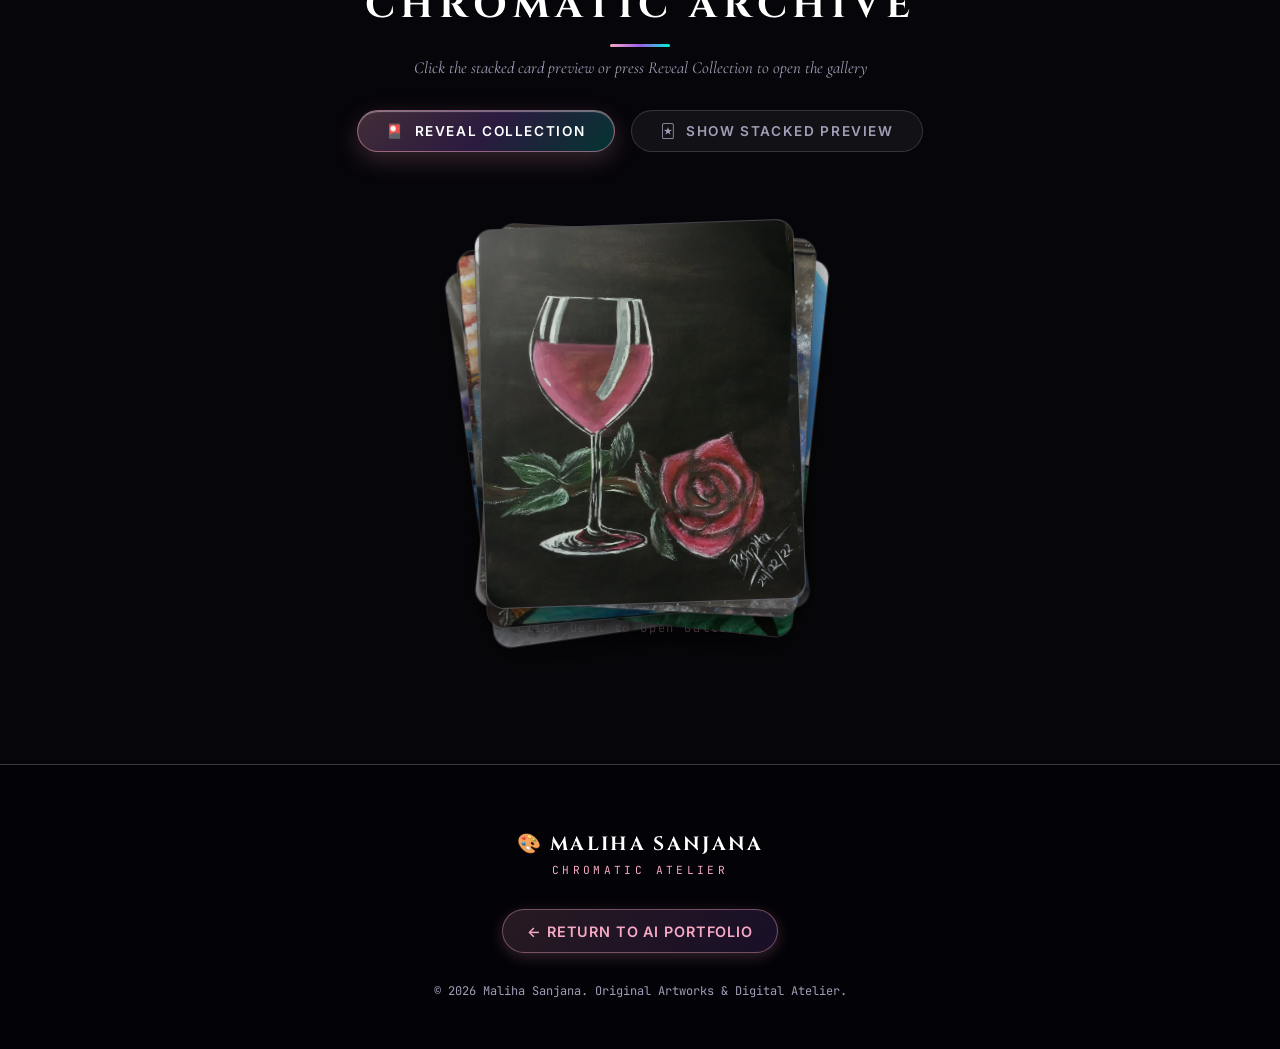
==== commit 2c4f2dcf: "Save final stable Chromatic Atelier version" ====
--- a/art.html
+++ b/art.html
@@ -69,11 +69,7 @@
 
             <div class="art-nav-actions">
                 <button class="art-bubble-btn" id="artBubbleBtn" aria-label="Trigger floating glass bubbles mode" title="Floating Glass Bubbles Mode">
-                    <svg class="bubble-svg-icon" width="18" height="18" viewBox="0 0 24 24" fill="none" stroke="currentColor" stroke-width="2.2" stroke-linecap="round" stroke-linejoin="round">
-                        <circle cx="12" cy="12" r="9" fill="rgba(255, 255, 255, 0.2)"></circle>
-                        <path d="M8.5 7.5 A 5 5 0 0 1 15.5 8.5" stroke="#ffffff" stroke-width="2.2"></path>
-                        <circle cx="16" cy="7.5" r="1.2" fill="#ffffff"></circle>
-                    </svg>
+                    <img src="assets/bubble-reference.png" alt="Bubble Mode" class="bubble-img-icon" />
                 </button>
                 <button class="art-mobile-toggle" id="artMobileToggle" aria-label="Toggle Art Navigation Menu" aria-expanded="false">
                     <span></span>
--- a/art.css
+++ b/art.css
@@ -350,35 +350,38 @@
 
 /* Tiny Bubble Button inside Navbar */
 .art-bubble-btn {
-    width: 36px;
-    height: 36px;
+    width: 38px;
+    height: 38px;
     border-radius: 50%;
     display: inline-flex;
     align-items: center;
     justify-content: center;
-    background: radial-gradient(circle at 35% 35%, #ffffff 0%, rgba(247, 168, 196, 0.95) 45%, rgba(0, 245, 212, 0.85) 75%, rgba(155, 93, 229, 0.8) 100%);
-    border: 1.8px solid #ffffff;
-    box-shadow: 0 4px 18px rgba(247, 168, 196, 0.65), 0 0 15px rgba(0, 245, 212, 0.55), inset 0 2px 3px #ffffff;
+    background: radial-gradient(circle at 35% 35%, rgba(255, 255, 255, 0.4) 0%, rgba(247, 168, 196, 0.25) 40%, rgba(0, 245, 212, 0.2) 75%, rgba(155, 93, 229, 0.15) 100%);
+    border: 1.5px solid rgba(255, 255, 255, 0.85);
+    box-shadow: 0 4px 18px rgba(247, 168, 196, 0.5), 0 0 15px rgba(0, 245, 212, 0.4), inset 0 1.5px 2px #ffffff;
     cursor: pointer;
     transition: transform 0.35s var(--ease-liquid), box-shadow 0.35s ease;
-    backdrop-filter: blur(10px);
-    color: #0b0914;
+    backdrop-filter: blur(12px);
+    padding: 2px;
+    overflow: hidden;
 }
 
 .art-bubble-btn:hover {
-    transform: scale(1.18) rotate(15deg);
-    box-shadow: 0 8px 28px rgba(247, 168, 196, 0.85), 0 0 22px rgba(0, 245, 212, 0.75), inset 0 2.5px 3px #ffffff;
-}
-
-.bubble-svg-icon {
-    width: 18px;
-    height: 18px;
-    color: #0c0a15;
-    filter: drop-shadow(0 1px 2px rgba(255, 255, 255, 0.8));
+    transform: scale(1.18) rotate(12deg);
+    box-shadow: 0 8px 28px rgba(247, 168, 196, 0.8), 0 0 25px rgba(0, 245, 212, 0.7), inset 0 2.5px 3px #ffffff;
+}
+
+.bubble-img-icon {
+    width: 100%;
+    height: 100%;
+    object-fit: cover;
+    border-radius: 50%;
+    mix-blend-mode: screen;
+    filter: drop-shadow(0 2px 6px rgba(0, 0, 0, 0.5)) brightness(1.15) contrast(1.1);
     transition: transform 0.3s ease;
 }
 
-.art-bubble-btn:hover .bubble-svg-icon {
+.art-bubble-btn:hover .bubble-img-icon {
     transform: scale(1.1);
 }
 
@@ -978,13 +981,58 @@
     opacity: 0;
 }
 
-/* Symmetrical Individual Artwork Card */
+/* Symmetrical Individual Artwork Card with Unclipped Color Ambient Glow */
+.art-card[data-accent="rose-crimson"],
+.art-card[data-accent="crimson"],
+.art-card[data-accent="deep-crimson"] {
+    --accent-glow-primary: rgba(255, 77, 109, 0.75);
+    --accent-glow-secondary: rgba(230, 57, 70, 0.5);
+}
+
+.art-card[data-accent="sapphire-violet"],
+.art-card[data-accent="sapphire-teal"],
+.art-card[data-accent="cyan-ice"],
+.art-card[data-accent="teal-blue"],
+.art-card[data-accent="violet-cyan"],
+.art-card[data-accent="violet-pink"],
+.art-card[data-accent="violet"] {
+    --accent-glow-primary: rgba(0, 245, 212, 0.75);
+    --accent-glow-secondary: rgba(67, 97, 238, 0.55);
+}
+
+.art-card[data-accent="emerald-teal"],
+.art-card[data-accent="emerald"],
+.art-card[data-accent="emerald-gold"] {
+    --accent-glow-primary: rgba(16, 185, 129, 0.75);
+    --accent-glow-secondary: rgba(0, 245, 212, 0.5);
+}
+
+.art-card[data-accent="amber"],
+.art-card[data-accent="amber-warm"],
+.art-card[data-accent="gold-amber"],
+.art-card[data-accent="gold"],
+.art-card[data-accent="warm-brown"],
+.art-card[data-accent="warm-amber"],
+.art-card[data-accent="fire-orange"],
+.art-card[data-accent="coral"] {
+    --accent-glow-primary: rgba(251, 86, 7, 0.75);
+    --accent-glow-secondary: rgba(255, 209, 102, 0.55);
+}
+
+.art-card[data-accent="monochrome"],
+.art-card[data-accent="monochrome-slate"],
+.art-card[data-accent="silver-graphite"] {
+    --accent-glow-primary: rgba(255, 255, 255, 0.55);
+    --accent-glow-secondary: rgba(163, 158, 184, 0.4);
+}
+
 .art-card {
     position: relative;
     cursor: pointer;
     border-radius: 18px;
-    transition: transform 0.4s var(--ease-liquid), opacity 0.4s ease;
+    transition: transform 0.4s var(--ease-liquid), box-shadow 0.4s ease, opacity 0.4s ease;
     opacity: 1;
+    box-shadow: 0 16px 40px rgba(0, 0, 0, 0.65), 0 0 35px var(--accent-glow-primary, rgba(247, 168, 196, 0.5)), 0 0 75px var(--accent-glow-secondary, rgba(155, 93, 229, 0.3));
 }
 
 .art-card.receder {
@@ -995,6 +1043,7 @@
 .art-card:hover {
     z-index: 12;
     transform: translateY(-12px) scale(1.04);
+    box-shadow: 0 25px 65px rgba(0, 0, 0, 0.75), 0 0 55px var(--accent-glow-primary, rgba(247, 168, 196, 0.85)), 0 0 115px var(--accent-glow-secondary, rgba(155, 93, 229, 0.55));
 }
 
 /* Visible Luxury Glass Frame */
@@ -1005,12 +1054,12 @@
     background: var(--art-bg-card);
     backdrop-filter: blur(20px) saturate(180%);
     -webkit-backdrop-filter: blur(20px) saturate(180%);
-    border: 1px solid rgba(255, 255, 255, 0.3);
-    box-shadow: inset 0 1.5px 2px rgba(255, 255, 255, 0.7), inset 0 0 15px rgba(255, 255, 255, 0.08), 0 18px 45px rgba(0, 0, 0, 0.55);
+    border: 1px solid rgba(255, 255, 255, 0.35);
+    box-shadow: inset 0 1.5px 2px rgba(255, 255, 255, 0.75), inset 0 0 15px rgba(255, 255, 255, 0.08);
     display: flex;
     flex-direction: column;
     overflow: hidden;
-    transition: border-color 0.4s ease, box-shadow 0.4s ease;
+    transition: border-color 0.4s ease;
 }
 
 .art-image-container {
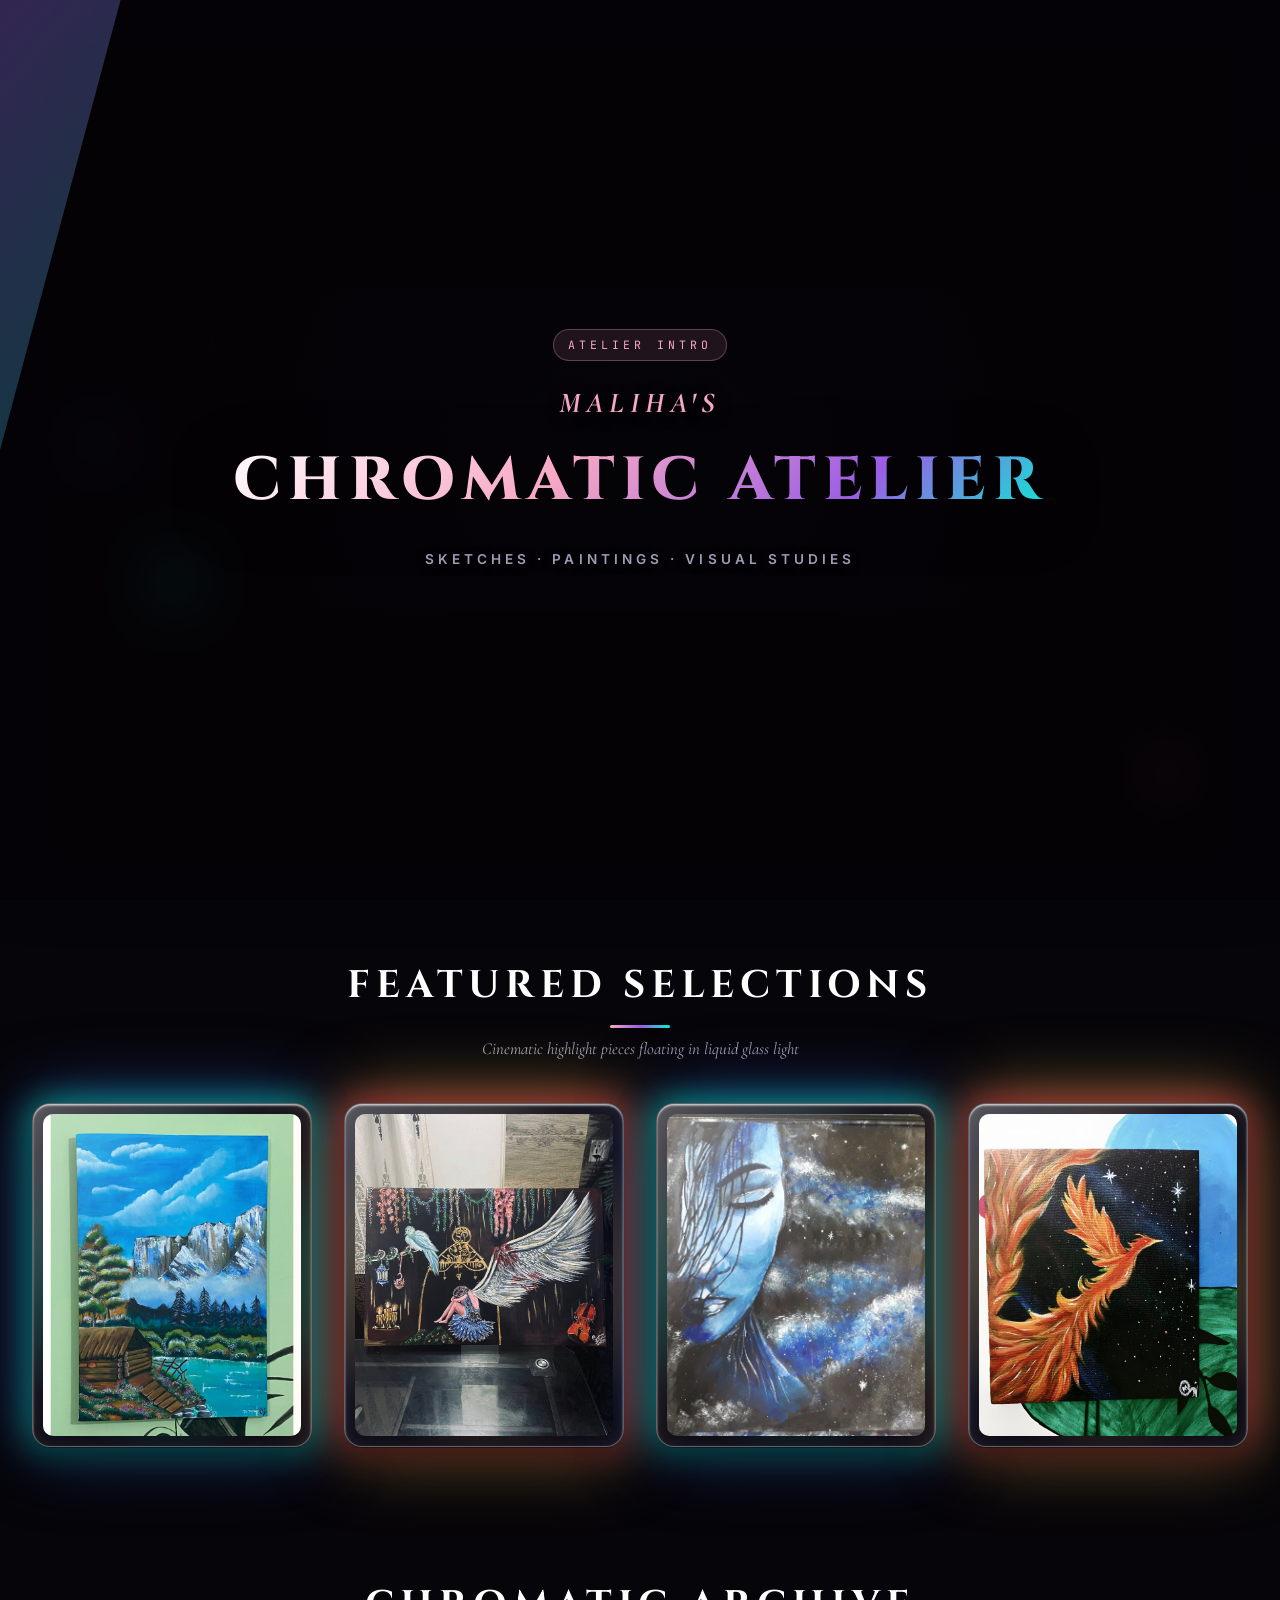
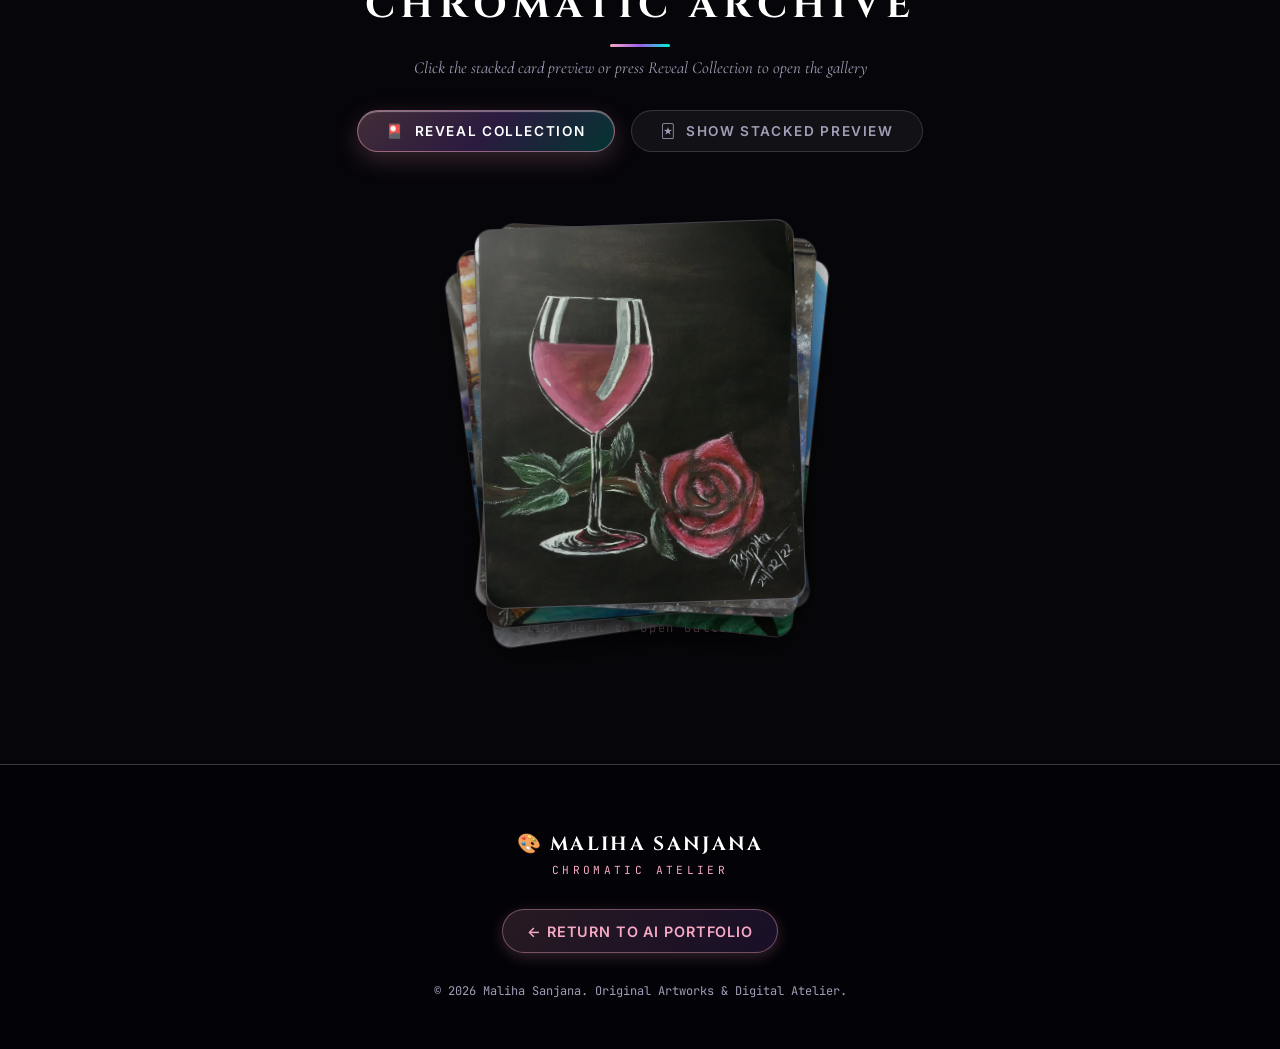
==== commit a712f27a: "Added Monkey D. Luffy into Monkey D. Luffy" ====
--- a/art.html
+++ b/art.html
@@ -115,7 +115,7 @@
                 <!-- STATS & BADGES -->
                 <div class="art-stats-bar">
                     <div class="art-stat-item">
-                        <span class="stat-num">30</span>
+                        <span class="stat-num">31</span>
                         <span class="stat-label">ORIGINAL WORKS</span>
                     </div>
                     <div class="art-stat-divider"></div>
@@ -718,6 +718,21 @@
                         </div>
                     </div>
 
+                    <!-- ARTWORK CARD 31 -->
+                    <div class="art-card" data-category="portraits" data-accent="luffy-red-gold" data-index="30">
+                        <div class="art-glass-frame">
+                            <div class="glass-reflection-streak"></div>
+                            <div class="art-image-container">
+                                <img src="assets/art/monkey-d-luffy.jpeg" alt="Monkey D. Luffy" class="art-image" loading="lazy" decoding="async" />
+                            </div>
+                            <div class="art-card-glow"></div>
+                            <div class="art-card-overlay">
+                                <h3 class="art-card-title">Monkey D. Luffy</h3>
+                                <span class="art-expand-hint">Expand ↗</span>
+                            </div>
+                        </div>
+                    </div>
+
                 </div>
             </div>
         </section>
--- a/art.css
+++ b/art.css
@@ -1014,9 +1014,10 @@
 .art-card[data-accent="warm-brown"],
 .art-card[data-accent="warm-amber"],
 .art-card[data-accent="fire-orange"],
-.art-card[data-accent="coral"] {
-    --accent-glow-primary: rgba(251, 86, 7, 0.75);
-    --accent-glow-secondary: rgba(255, 209, 102, 0.55);
+.art-card[data-accent="coral"],
+.art-card[data-accent="luffy-red-gold"] {
+    --accent-glow-primary: rgba(230, 57, 70, 0.8);
+    --accent-glow-secondary: rgba(255, 209, 102, 0.6);
 }
 
 .art-card[data-accent="monochrome"],
